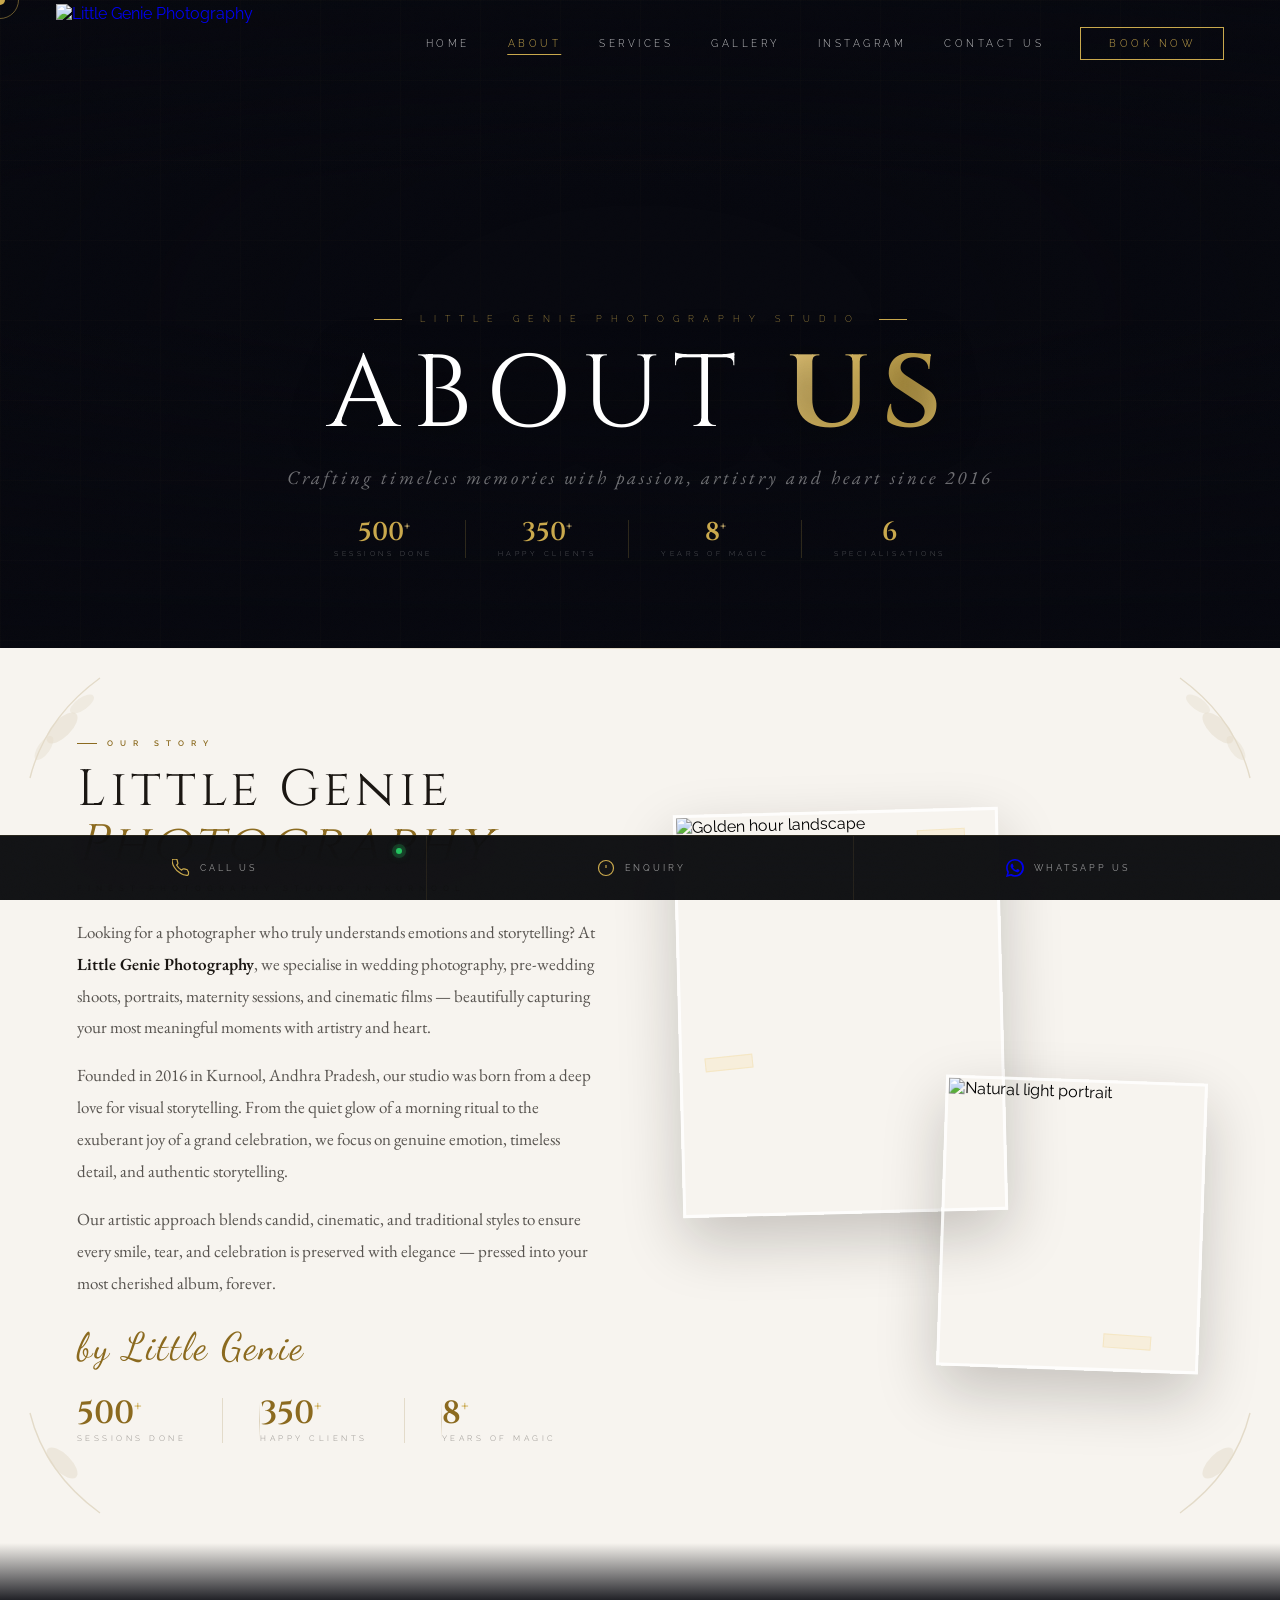
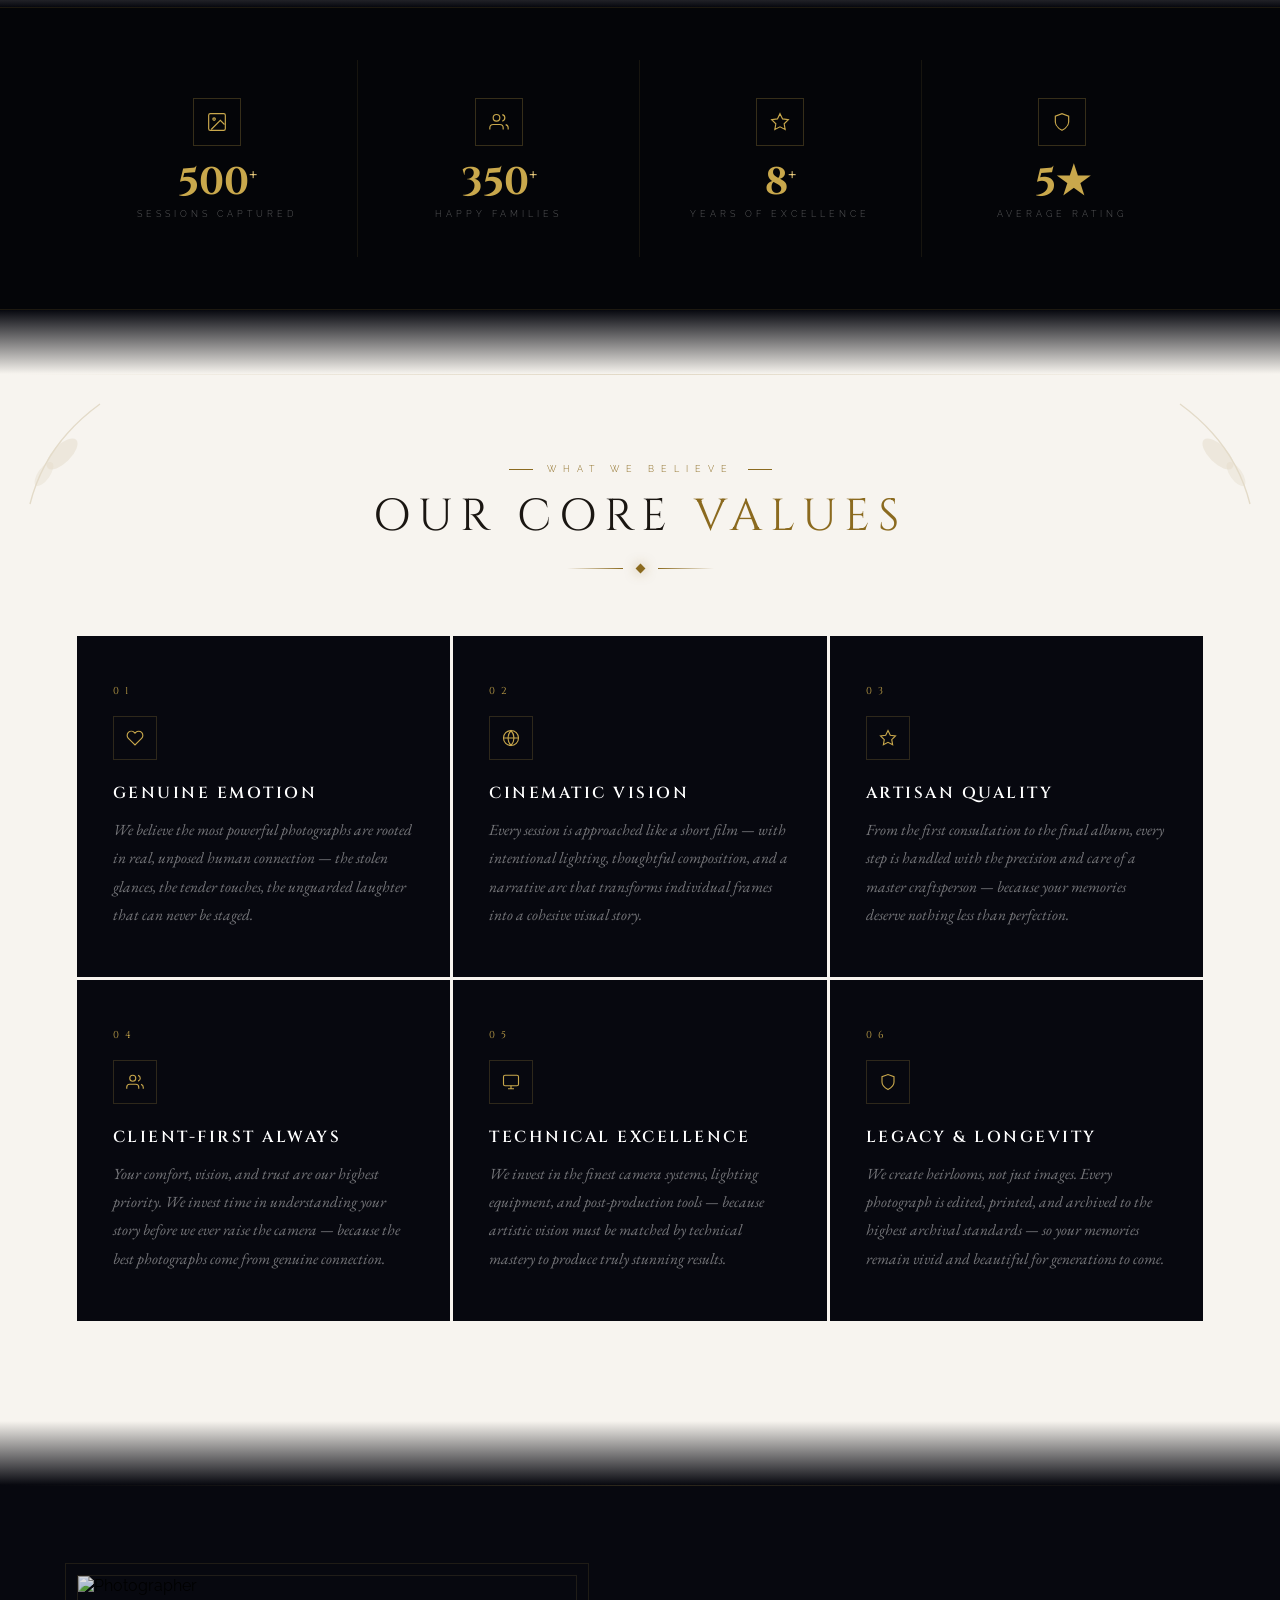
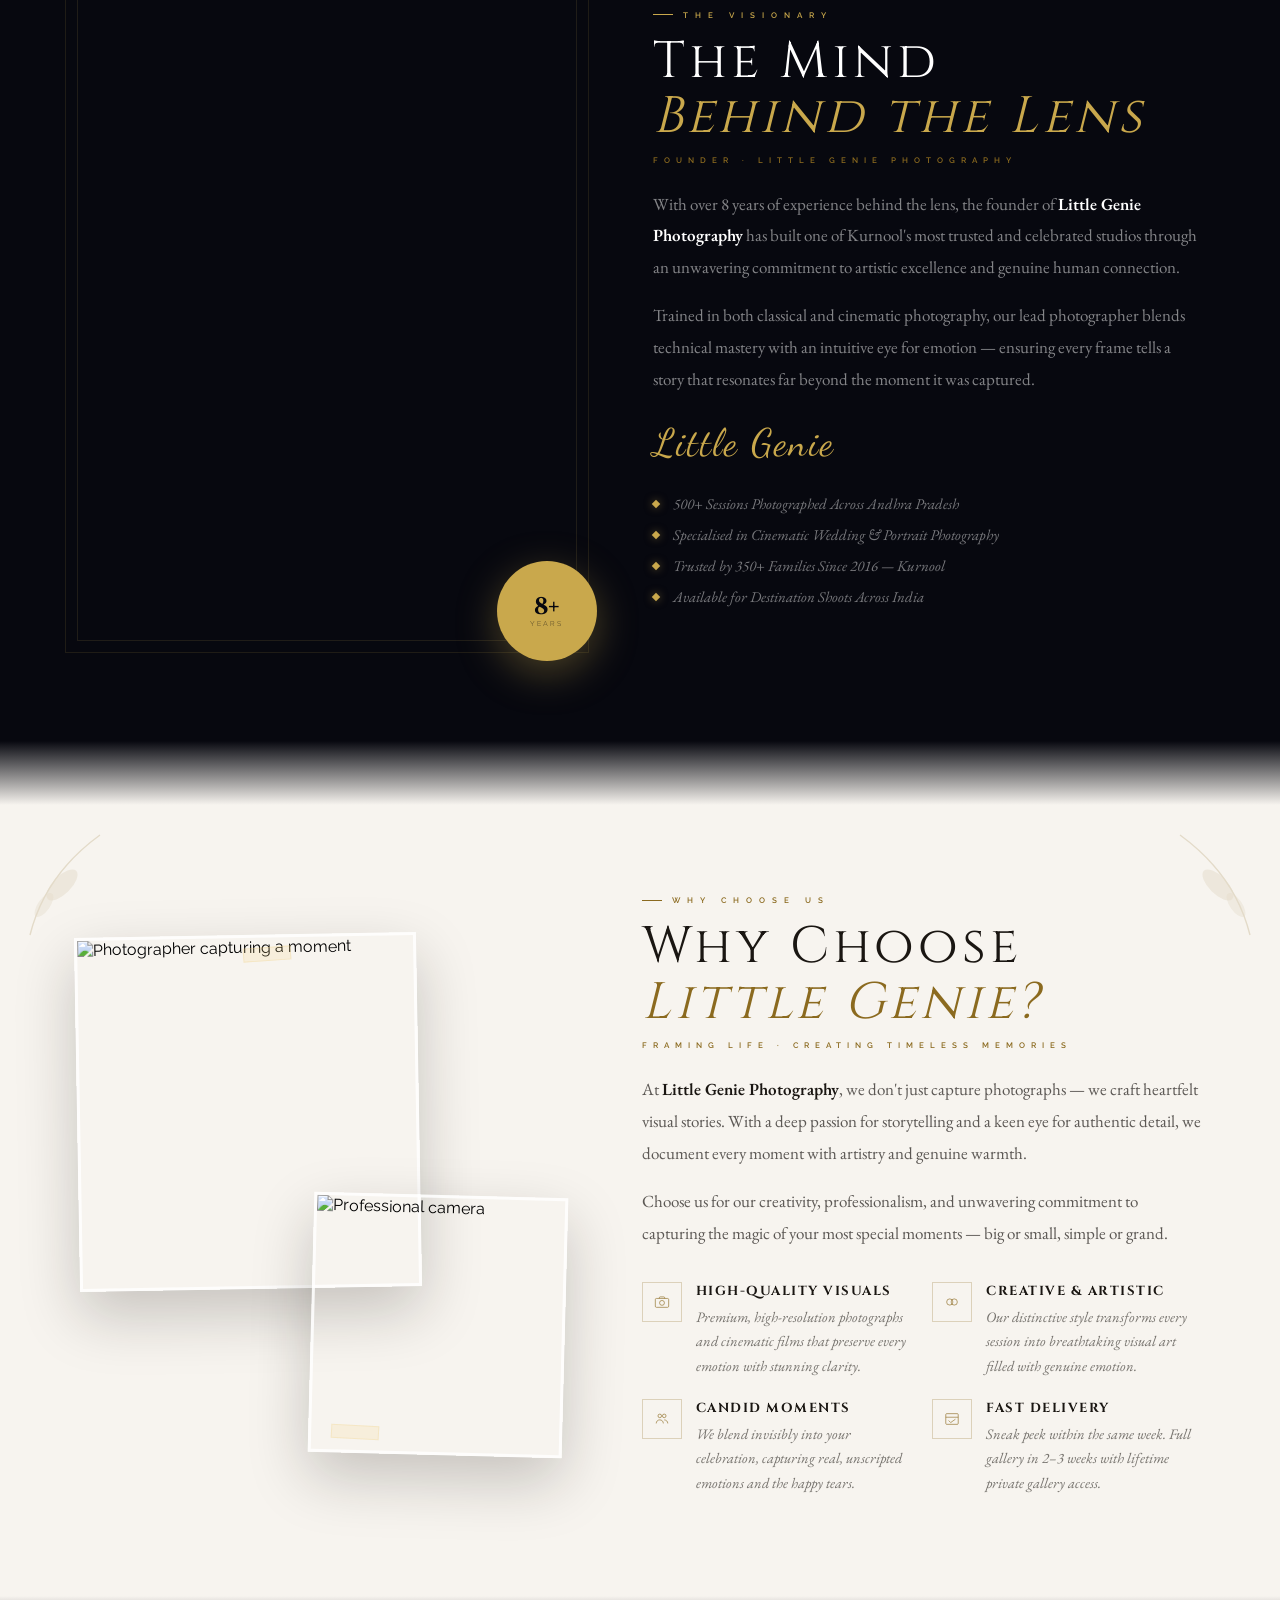
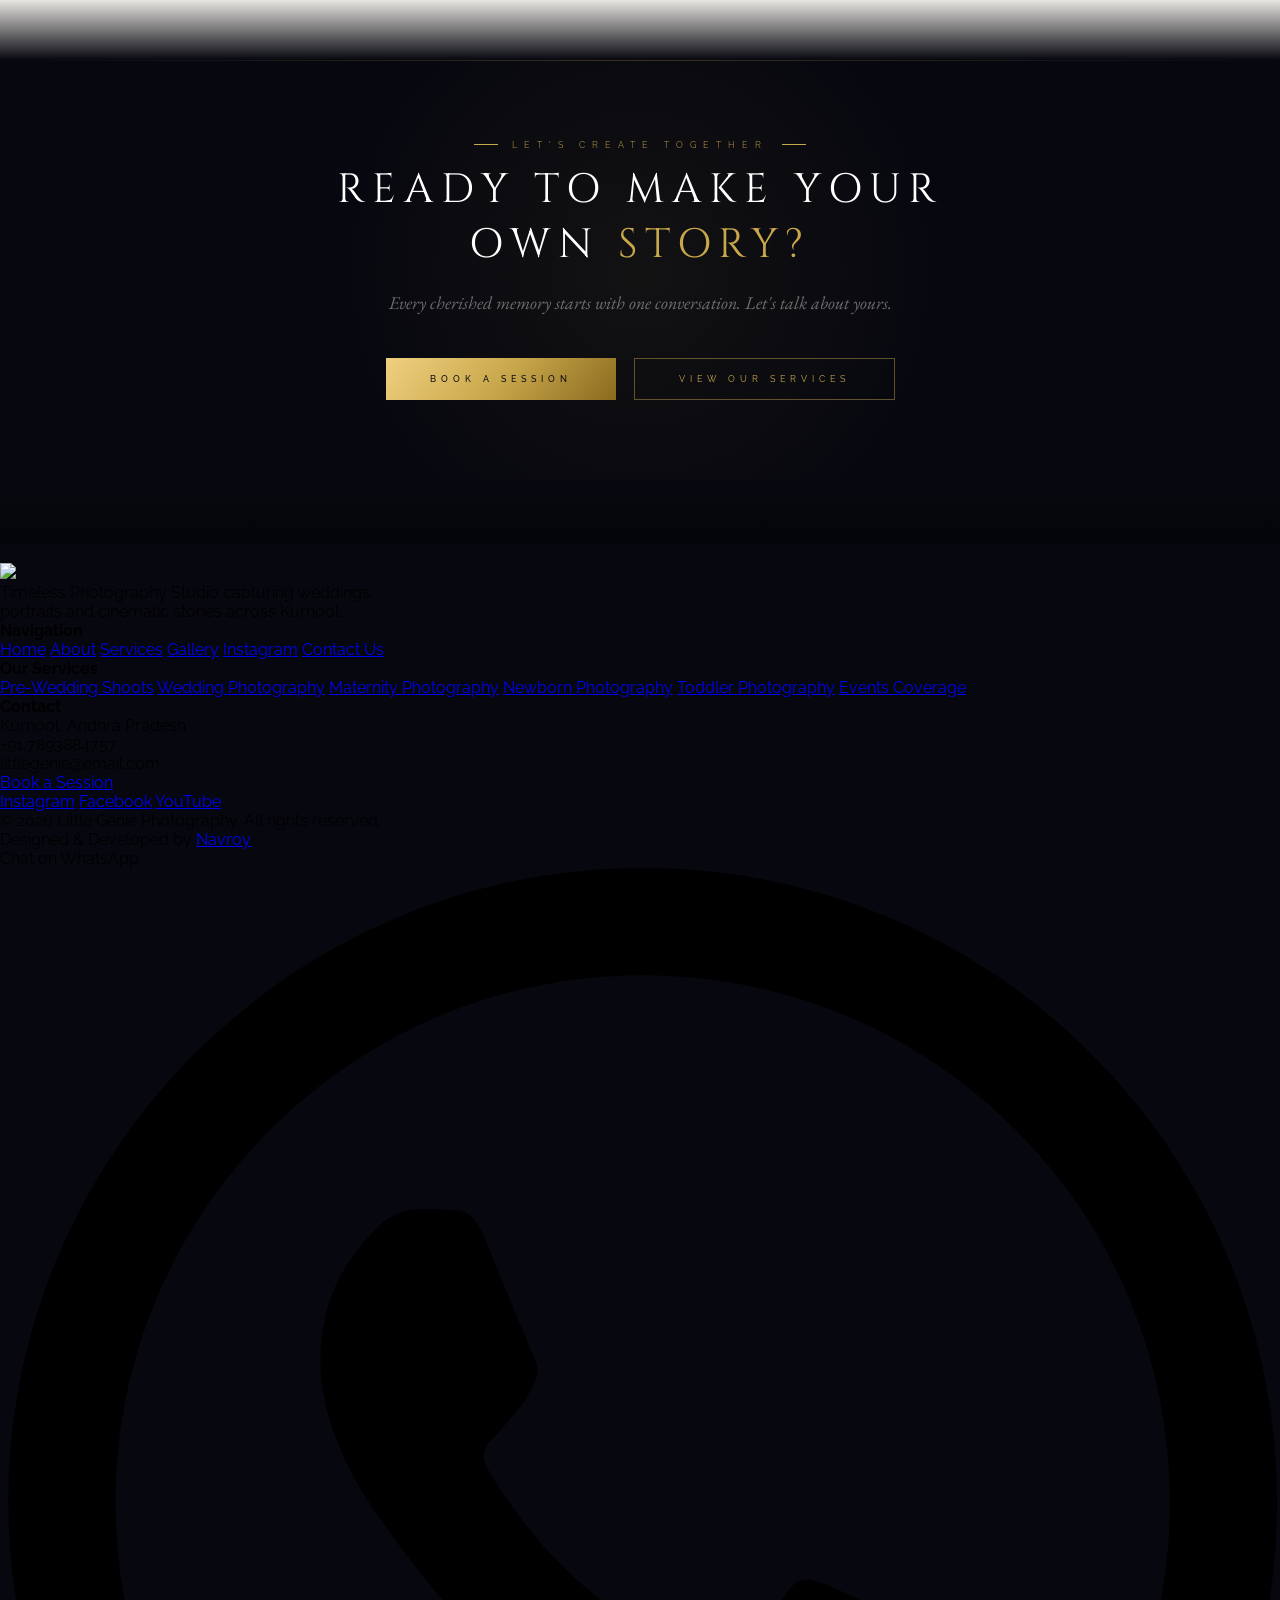
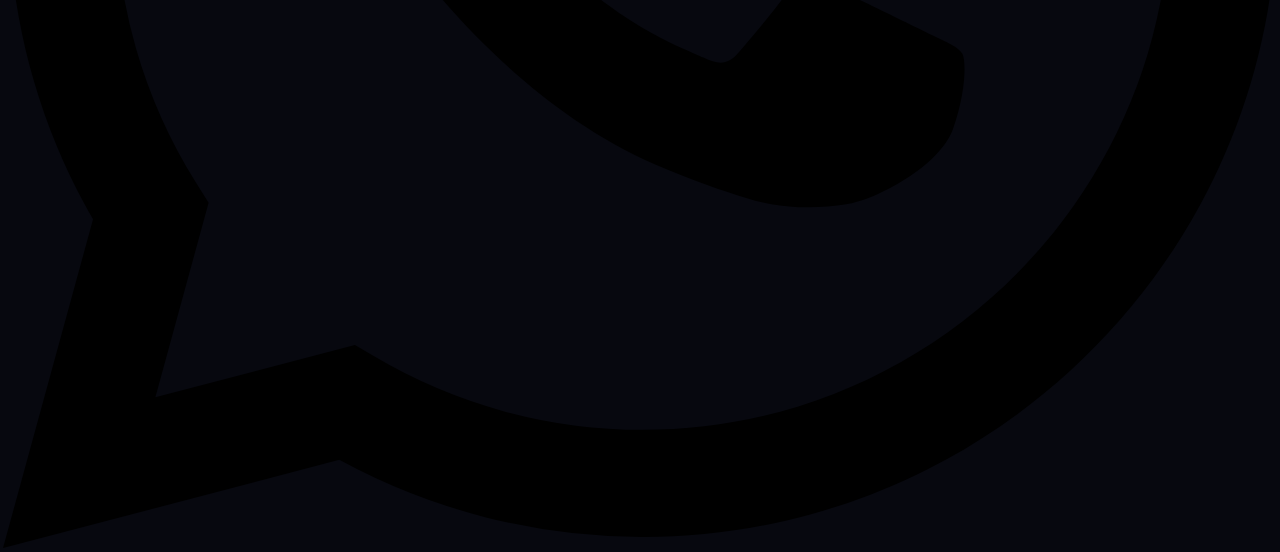
==== about.html @ 3e0dfb85 "Add files via upload" ====
<!DOCTYPE html>
<html lang="en">
<head>
<meta charset="UTF-8"/>
<meta name="viewport" content="width=device-width, initial-scale=1.0"/>
<title>About Us | Little Genie Photography Studio — Kurnool, AP</title>
<link rel="icon" type="image/png" sizes="32x32" href="favicon.png">
<link rel="apple-touch-icon" sizes="180x180" href="favicon.png ">
<meta name="description" content="Learn about Little Genie Photography Studio — Kurnool's premier photography studio specialising in weddings, portraits, maternity and cinematic films since 2016."/>
<link href="https://fonts.googleapis.com/css2?family=Cinzel:wght@300;400;600;700&family=Cinzel+Decorative:wght@400;700&family=Dancing+Script:wght@500;600;700&family=EB+Garamond:ital,wght@0,300;0,400;0,500;0,600;1,300;1,400;1,500&family=Raleway:wght@100;200;300;400;500;600&display=swap" rel="stylesheet"/>
<link rel="stylesheet" href="https://cdnjs.cloudflare.com/ajax/libs/font-awesome/6.5.0/css/all.min.css">

 <link rel="stylesheet" href="style.css">
 <style>
*,*::before,*::after{margin:0;padding:0;box-sizing:border-box;}
:root{
  --gold:#C9A84C;--gold2:#F0D080;--gold3:#8B6A1F;
  --navy:#07080F;--white:#FFFFFF;
  --cream:#f7f4ef;--cream2:#ede8df;--ink:#1a1612;
}
html,body{width:100%;overflow-x:hidden;}
body{background:var(--navy);font-family:'Raleway',sans-serif;cursor:none;}

/* GRAIN */
body::after{content:'';position:fixed;inset:0;z-index:9990;pointer-events:none;opacity:.028;background-image:url("data:image/svg+xml,%3Csvg xmlns='http://www.w3.org/2000/svg' width='200' height='200'%3E%3Cfilter id='n'%3E%3CfeTurbulence type='fractalNoise' baseFrequency='0.85' numOctaves='4' stitchTiles='stitch'/%3E%3C/filter%3E%3Crect width='200' height='200' filter='url(%23n)' opacity='1'/%3E%3C/svg%3E");background-size:180px 180px;mix-blend-mode:overlay;}
::selection{background:rgba(201,168,76,.25);color:#F0D080;}
::-webkit-scrollbar{width:4px;}::-webkit-scrollbar-track{background:var(--navy);}::-webkit-scrollbar-thumb{background:rgba(201,168,76,.35);border-radius:2px;}::-webkit-scrollbar-thumb:hover{background:var(--gold);}

/* CURSOR */
#cur{position:fixed;width:10px;height:10px;background:var(--gold);border-radius:50%;pointer-events:none;z-index:9999;transform:translate(-50%,-50%);transition:width .25s,height .25s;}
#cur2{position:fixed;width:38px;height:38px;border:1px solid rgba(201,168,76,.5);border-radius:50%;pointer-events:none;z-index:9998;transform:translate(-50%,-50%);transition:width .25s,height .25s;}

/* SHIMMER */
@keyframes shimmer{to{background-position:220% center;}}

/* ══ HEADER ══ */
#hdr{position:fixed;top:0;left:0;width:100%;z-index:1000;display:flex;align-items:center;justify-content:space-between;padding:0 56px;height:88px;transition:background .5s,height .4s,border-color .5s;border-bottom:1px solid transparent;}
#hdr.solid{background:rgba(7,8,15,.93);backdrop-filter:blur(20px);-webkit-backdrop-filter:blur(20px);border-bottom-color:rgba(201,168,76,.15);height:78px;}
.logo{display:flex;align-items:center;gap:13px;text-decoration:none;}
.logo-img{height:80px;width:auto;object-fit:contain;transition:transform .4s ease;}
.logo:hover .logo-img{transform:scale(1.05);}
nav{display:flex;align-items:center;gap:2px;}
nav a{font-family:'Raleway',sans-serif;font-weight:300;font-size:10px;letter-spacing:3.5px;text-transform:uppercase;text-decoration:none;color:rgba(255,255,255,.75);padding:10px 18px;position:relative;transition:color .3s;}
nav a::after{content:'';position:absolute;bottom:4px;left:50%;transform:translateX(-50%);height:1px;width:0;background:var(--gold);transition:width .4s cubic-bezier(.16,1,.3,1);}
nav a:hover{color:var(--gold2);}
nav a:hover::after{width:calc(100% - 36px);}
.nav-book{margin-left:16px;border:1px solid var(--gold)!important;color:var(--gold)!important;padding:10px 28px!important;overflow:hidden;position:relative;}
.nav-book::before{content:'';position:absolute;inset:0;background:var(--gold);transform:translateX(-100%);transition:transform .4s cubic-bezier(.16,1,.3,1);}
.nav-book:hover::before{transform:translateX(0);}
.nav-book span{position:relative;z-index:1;}
.nav-book:hover span{color:var(--navy)!important;}
.nav-book::after{display:none!important;}
nav a.active{color:var(--gold);}
nav a.active::after{width:calc(100% - 36px);}
.menu-btn{display:none;width:32px;height:22px;position:relative;cursor:pointer;z-index:1200;}
.menu-btn span{position:absolute;width:100%;height:2px;background:var(--gold);transition:all .4s;}
.menu-btn span:nth-child(1){top:0;}.menu-btn span:nth-child(2){bottom:0;}
.menu-btn.active span:nth-child(1){transform:rotate(45deg);top:10px;}
.menu-btn.active span:nth-child(2){transform:rotate(-45deg);bottom:10px;}

/* ══ HERO ══ */
.about-hero{position:relative;width:100%;height:72vh;min-height:500px;overflow:hidden;display:flex;align-items:flex-end;justify-content:center;}
.ah-bg{position:absolute;inset:0;background-image:url('https://images.unsplash.com/photo-1492691527719-9d1e07e534b4?w=1920&q=85&auto=format&fit=crop');background-size:cover;background-position:center 30%;filter:brightness(.28) saturate(.8);transform:scale(1.06);animation:heroZoom 14s ease-out forwards;}
@keyframes heroZoom{to{transform:scale(1);}}
.about-hero::before{content:'';position:absolute;inset:0;z-index:2;background:linear-gradient(180deg,rgba(7,8,15,.65) 0%,transparent 28%,transparent 50%,rgba(7,8,15,.97) 100%),radial-gradient(ellipse 90% 90% at 50% 50%,transparent 20%,rgba(7,8,15,.5) 100%);}
.ah-grid{position:absolute;inset:0;z-index:3;background-image:linear-gradient(rgba(201,168,76,.014) 1px,transparent 1px),linear-gradient(90deg,rgba(201,168,76,.014) 1px,transparent 1px);background-size:80px 80px;}
.ah-content{position:relative;z-index:10;text-align:center;padding:0 clamp(20px,5vw,80px) clamp(56px,7vw,96px);width:100%;}
.ah-eyebrow{font-family:'Raleway',sans-serif;font-weight:200;font-size:8.5px;letter-spacing:9px;text-transform:uppercase;color:var(--gold);margin-bottom:20px;display:flex;align-items:center;justify-content:center;gap:18px;opacity:0;animation:fup .9s .3s forwards;}
.ah-eyebrow::before,.ah-eyebrow::after{content:'';height:1px;width:28px;background:var(--gold);}
@keyframes fup{from{opacity:0;transform:translateY(18px);}to{opacity:1;transform:none;}}
.ah-title{font-family:'Cinzel',serif;font-weight:300;font-size:clamp(2.8rem,8vw,7.5rem);letter-spacing:12px;color:var(--white);text-transform:uppercase;line-height:1;text-shadow:0 2px 40px rgba(0,0,0,.7);opacity:0;animation:fup 1s .5s forwards;}
.ah-title span{background:linear-gradient(120deg,#F0D080,#C9A84C,#F0D080,#8B6A1F);background-size:220% auto;-webkit-background-clip:text;-webkit-text-fill-color:transparent;background-clip:text;animation:shimmer 5s linear infinite;font-weight:700;}
.ah-sub{font-family:'EB Garamond',serif;font-style:italic;font-size:clamp(14px,1.8vw,19px);color:rgba(255,255,255,.42);margin-top:18px;letter-spacing:3px;opacity:0;animation:fup .9s .8s forwards;}
.ah-stats{display:flex;align-items:center;justify-content:center;margin-top:30px;opacity:0;animation:fup .9s 1s forwards;}
.ah-stat{padding:0 clamp(14px,2.5vw,32px);}
.ah-stat:not(:last-child){border-right:1px solid rgba(201,168,76,.2);}
.ah-sn{font-family:'Cinzel',serif;font-weight:600;font-size:clamp(1rem,2vw,1.7rem);color:var(--gold);line-height:1;display:block;}
.ah-sn sup{font-size:.5em;color:var(--gold2);}
.ah-sk{font-family:'Raleway',sans-serif;font-weight:300;font-size:7px;letter-spacing:3.5px;text-transform:uppercase;color:rgba(255,255,255,.32);margin-top:4px;display:block;}

/* ══ SCROLL REVEAL ══ */
.rv{opacity:0;transform:translateY(28px);transition:opacity .85s ease,transform .85s cubic-bezier(.16,1,.3,1);}
.rv.on{opacity:1;transform:none;}
.rv-l{opacity:0;transform:translateX(-28px);transition:opacity .85s ease,transform .85s cubic-bezier(.16,1,.3,1);}
.rv-l.on{opacity:1;transform:none;}
.rv-r{opacity:0;transform:translateX(28px);transition:opacity .85s ease,transform .85s cubic-bezier(.16,1,.3,1);}
.rv-r.on{opacity:1;transform:none;}
.d1{transition-delay:.1s}.d2{transition-delay:.22s}.d3{transition-delay:.34s}.d4{transition-delay:.46s}.d5{transition-delay:.58s}

/* ══ SECTION COMMONS ══ */
.sec-eyebrow{display:flex;align-items:center;gap:14px;justify-content:center;font-family:'Raleway',sans-serif;font-weight:300;font-size:8.5px;letter-spacing:7px;text-transform:uppercase;color:var(--gold);margin-bottom:12px;}
.sec-eyebrow::before,.sec-eyebrow::after{content:'';height:1px;width:24px;background:var(--gold);}
.sec-title{font-family:'Cinzel',serif;font-weight:300;font-size:clamp(1.6rem,3.5vw,3rem);letter-spacing:8px;color:var(--white);text-align:center;text-transform:uppercase;margin-bottom:10px;}
.sec-title span{color:var(--gold);}
.sec-rule{display:flex;align-items:center;gap:14px;justify-content:center;margin:18px 0 0;}
.sr-line{width:56px;height:1px;background:linear-gradient(90deg,transparent,var(--gold));}
.sr-line:last-child{background:linear-gradient(90deg,var(--gold),transparent);}
.sr-gem{width:7px;height:7px;background:var(--gold);transform:rotate(45deg);box-shadow:0 0 12px rgba(201,168,76,.7);}

/* ══ STORY SECTION ══ */
#story{
  background:var(--cream);
  position:relative;overflow:hidden;
  padding:90px clamp(24px,6vw,80px) 100px;
}
#story::before{content:'';position:absolute;top:0;left:0;right:0;height:1px;background:linear-gradient(90deg,transparent,rgba(139,106,31,.2),transparent);}

/* leaf accents */
.lf{position:absolute;width:120px;height:120px;opacity:.18;pointer-events:none;}
.lf-tl{top:20px;left:20px;}
.lf-tr{top:20px;right:20px;transform:scaleX(-1);}
.lf-bl{bottom:20px;left:20px;transform:scaleY(-1);}
.lf-br{bottom:20px;right:20px;transform:scale(-1,-1);}

.st-inner{
  display:grid;
  grid-template-columns:1fr 1fr;
  gap:clamp(40px,6vw,90px);
  align-items:center;
  max-width:1280px;margin:0 auto;
}
.st-label{font-family:'Raleway',sans-serif;font-weight:600;font-size:8px;letter-spacing:7px;text-transform:uppercase;color:var(--gold3);margin-bottom:14px;display:flex;align-items:center;gap:10px;}
.st-label::before{content:'';width:20px;height:1px;background:var(--gold3);}
.st-h2{font-family:'Cinzel',serif;font-weight:300;font-size:clamp(2rem,4vw,3.6rem);letter-spacing:4px;color:var(--ink);line-height:1.08;margin-bottom:10px;}
.st-h2 em{font-style:italic;color:var(--gold3);}
.st-tagline{font-family:'Raleway',sans-serif;font-weight:600;font-size:8px;letter-spacing:6px;text-transform:uppercase;color:var(--gold3);margin-bottom:24px;}
.st-body{font-family:'EB Garamond',serif;font-size:clamp(15px,1.6vw,17px);line-height:1.88;color:rgba(26,22,18,.72);margin-bottom:16px;}
.st-body strong{color:var(--ink);font-weight:600;}
.st-sig{font-family:'Dancing Script',cursive;font-size:clamp(1.8rem,3vw,2.6rem);color:var(--gold3);margin:24px 0 28px;letter-spacing:2px;}
.st-stats{display:flex;align-items:center;gap:0;}
.st-stat{padding-right:clamp(16px,3vw,36px);}
.st-stat:not(:last-child){border-right:1px solid rgba(139,106,31,.18);margin-right:clamp(16px,3vw,36px);}
.ss-n{font-family:'Cinzel',serif;font-weight:600;font-size:clamp(1.4rem,2.5vw,2.2rem);color:var(--gold3);line-height:1;display:block;}
.ss-n sup{font-size:.5em;color:var(--gold);}
.ss-k{font-family:'Raleway',sans-serif;font-weight:300;font-size:7.5px;letter-spacing:3.5px;text-transform:uppercase;color:rgba(26,22,18,.45);margin-top:4px;display:block;}
.st-stat-div{width:1px;height:36px;background:linear-gradient(180deg,transparent,rgba(139,106,31,.25),transparent);}

/* RIGHT PHOTOS */
.st-right{position:relative;height:560px;}
.tape{position:absolute;z-index:4;}
.tape-1{top:18px;left:50%;transform:translateX(-50%) rotate(-3deg);width:48px;height:14px;background:rgba(240,208,128,.18);border:1px solid rgba(240,208,128,.25);}
.tape-2{bottom:22px;right:10%;transform:rotate(4deg);width:48px;height:14px;background:rgba(240,208,128,.18);border:1px solid rgba(240,208,128,.25);}
.tape-3{top:45%;left:5%;transform:translateY(-50%) rotate(-6deg);width:48px;height:14px;background:rgba(240,208,128,.18);border:1px solid rgba(240,208,128,.25);}
.st-photo{position:absolute;overflow:hidden;box-shadow:0 24px 60px rgba(26,22,18,.22);border:3px solid rgba(255,255,255,.85);}
.st-photo img{width:100%;height:100%;object-fit:cover;display:block;transition:transform .65s cubic-bezier(.25,.8,.25,1);}
.st-photo:hover img{transform:scale(1.04);}
.sp-1{top:0;left:0;width:62%;height:72%;transform:rotate(-1.5deg);}
.sp-2{bottom:0;right:0;width:50%;height:52%;transform:rotate(2deg);}

/* ══ DARK DIVIDER SECTION ══ */
.cream-to-dark{height:64px;background:linear-gradient(180deg,var(--cream) 0%,var(--navy) 100%);}

/* ══ FOUNDER SECTION ══ */
#founder{
  background:var(--navy);
  padding:90px clamp(24px,6vw,80px) 100px;
  position:relative;overflow:hidden;
}
#founder::before{content:'';position:absolute;top:0;left:0;right:0;height:1px;background:linear-gradient(90deg,transparent,rgba(201,168,76,.2),transparent);}
.founder-inner{
  display:grid;
  grid-template-columns:1fr 1.1fr;
  gap:clamp(40px,6vw,80px);
  align-items:center;
  max-width:1200px;margin:0 auto;
}
.founder-img-wrap{position:relative;}
.founder-img{
  width:100%;aspect-ratio:3/4;object-fit:cover;
  border:1px solid rgba(201,168,76,.15);
  filter:brightness(.88) saturate(.9);
  display:block;
}
.founder-img-frame{
  position:absolute;inset:-12px;
  border:1px solid rgba(201,168,76,.12);
  pointer-events:none;
}
.founder-badge{
  position:absolute;bottom:-20px;right:-20px;
  width:100px;height:100px;
  background:var(--gold);
  border-radius:50%;
  display:flex;flex-direction:column;align-items:center;justify-content:center;
  box-shadow:0 12px 40px rgba(201,168,76,.35);
}
.founder-badge-n{font-family:'Cinzel',serif;font-weight:700;font-size:1.5rem;color:var(--navy);line-height:1;}
.founder-badge-k{font-family:'Raleway',sans-serif;font-weight:300;font-size:7px;letter-spacing:2px;text-transform:uppercase;color:rgba(7,8,15,.65);}
.founder-text .st-label{color:var(--gold);}
.founder-text .st-label::before{background:var(--gold);}
.founder-text .st-h2{color:var(--white);}
.founder-text .st-h2 em{color:var(--gold);}
.founder-text .st-body{color:rgba(255,255,255,.5);}
.founder-text .st-body strong{color:var(--white);}
.founder-text .st-sig{color:var(--gold);}
.founder-awards{margin-top:28px;display:flex;flex-direction:column;gap:12px;}
.fa-item{display:flex;align-items:center;gap:14px;}
.fa-gem{width:6px;height:6px;background:var(--gold);transform:rotate(45deg);flex-shrink:0;box-shadow:0 0 8px rgba(201,168,76,.5);}
.fa-text{font-family:'EB Garamond',serif;font-size:clamp(13px,1.3vw,15px);font-style:italic;color:rgba(255,255,255,.45);}

/* ══ HIGHLIGHT STRIP ══ */
#highlight-strip{
  background:#040508;
  border-top:1px solid rgba(201,168,76,.12);
  border-bottom:1px solid rgba(201,168,76,.12);
  padding:52px clamp(24px,6vw,80px);
}
.hs-inner{
  display:grid;
  grid-template-columns:repeat(4,1fr);
  gap:0;
  max-width:1200px;margin:0 auto;
}
.hs-item{
  text-align:center;
  padding:clamp(20px,3vw,40px) clamp(16px,3vw,36px);
  border-right:1px solid rgba(201,168,76,.1);
  position:relative;
  transition:background .3s;
}
.hs-item:last-child{border-right:none;}
.hs-item:hover{background:rgba(201,168,76,.03);}
.hs-icon{width:48px;height:48px;margin:0 auto 18px;border:1px solid rgba(201,168,76,.25);display:flex;align-items:center;justify-content:center;transition:border-color .3s,background .3s;}
.hs-item:hover .hs-icon{border-color:var(--gold);background:rgba(201,168,76,.08);}
.hs-icon svg{width:20px;height:20px;stroke:var(--gold);fill:none;stroke-width:1.4;}
.hs-num{font-family:'Cinzel',serif;font-weight:700;font-size:clamp(1.8rem,3vw,2.8rem);color:var(--gold);line-height:1;margin-bottom:6px;display:block;}
.hs-num sup{font-size:.45em;color:var(--gold2);}
.hs-label{font-family:'Raleway',sans-serif;font-weight:300;font-size:8.5px;letter-spacing:4px;text-transform:uppercase;color:rgba(255,255,255,.35);}

/* ══ VALUES SECTION ══ */
#values{
  background:var(--cream);
  padding:90px clamp(24px,6vw,80px) 100px;
  position:relative;
}
#values::before{content:'';position:absolute;top:0;left:0;right:0;height:1px;background:linear-gradient(90deg,transparent,rgba(139,106,31,.2),transparent);}
.values-header{text-align:center;margin-bottom:64px;}
.values-header .sec-title{color:var(--ink);}
.values-header .sec-eyebrow{color:var(--gold3);}
.values-header .sec-eyebrow::before,.values-header .sec-eyebrow::after{background:var(--gold3);}
.values-header .sr-line{background:linear-gradient(90deg,transparent,var(--gold3));}
.values-header .sr-line:last-child{background:linear-gradient(90deg,var(--gold3),transparent);}
.values-header .sr-gem{background:var(--gold3);box-shadow:0 0 12px rgba(139,106,31,.5);}
.val-grid{display:grid;grid-template-columns:repeat(3,1fr);gap:3px;max-width:1200px;margin:0 auto;}
.val-card{
  background:var(--navy);
  padding:clamp(28px,4vw,48px) clamp(22px,3.5vw,36px);
  position:relative;overflow:hidden;
  transition:transform .4s cubic-bezier(.16,1,.3,1);
}
.val-card:hover{transform:translateY(-6px);}
.val-card::before{content:'';position:absolute;top:0;left:0;right:0;height:2px;background:linear-gradient(90deg,var(--gold3),var(--gold),var(--gold3));transform:scaleX(0);transform-origin:left;transition:transform .5s cubic-bezier(.16,1,.3,1);}
.val-card:hover::before{transform:scaleX(1);}
.val-num{font-family:'Cinzel',serif;font-weight:300;font-size:10px;letter-spacing:6px;color:var(--gold);display:block;margin-bottom:18px;}
.val-icon{width:44px;height:44px;border:1px solid rgba(201,168,76,.2);display:flex;align-items:center;justify-content:center;margin-bottom:22px;transition:border-color .3s,background .3s;}
.val-card:hover .val-icon{border-color:var(--gold);background:rgba(201,168,76,.08);}
.val-icon svg{width:18px;height:18px;stroke:var(--gold);fill:none;stroke-width:1.5;}
.val-title{font-family:'Cinzel',serif;font-weight:600;font-size:clamp(.8rem,1.3vw,1rem);letter-spacing:2.5px;text-transform:uppercase;color:var(--white);margin-bottom:12px;}
.val-desc{font-family:'EB Garamond',serif;font-size:clamp(13.5px,1.3vw,15.5px);font-style:italic;line-height:1.82;color:rgba(255,255,255,.45);}

/* ══ WHY CHOOSE US ══ */
#why{
  background:var(--cream);
  padding:90px clamp(24px,6vw,80px) 100px;
  position:relative;overflow:hidden;
}
.why-inner{
  display:grid;
  grid-template-columns:1fr 1.15fr;
  gap:clamp(40px,6vw,90px);
  align-items:center;
  max-width:1280px;margin:0 auto;
}
/* PHOTOS LEFT */
.why-left{position:relative;height:520px;}
.wp-1{top:0;left:0;width:70%;height:68%;transform:rotate(-1deg);}
.wp-2{bottom:0;right:0;width:52%;height:50%;transform:rotate(1.5deg);}
.tape-4{top:12px;left:34%;transform:rotate(-4deg);width:48px;height:14px;background:rgba(240,208,128,.18);border:1px solid rgba(240,208,128,.25);}
.tape-5{bottom:16px;right:38%;transform:rotate(3deg);width:48px;height:14px;background:rgba(240,208,128,.18);border:1px solid rgba(240,208,128,.25);}
.why-right .st-label{color:var(--gold3);}
.why-right .st-label::before{background:var(--gold3);}
.why-right .st-h2{color:var(--ink);}
.why-right .st-h2 em{color:var(--gold3);}
.why-right .st-tagline{color:var(--gold3);}
.why-right .st-body{color:rgba(26,22,18,.7);}
.why-right .st-body strong{color:var(--ink);}
.why-features{display:grid;grid-template-columns:1fr 1fr;gap:20px;margin-top:32px;}
.wf-item{display:flex;align-items:flex-start;gap:14px;}
.wf-icon{width:40px;height:40px;flex-shrink:0;border:1px solid rgba(139,106,31,.25);display:flex;align-items:center;justify-content:center;color:var(--gold3);transition:background .3s,border-color .3s;}
.wf-icon:hover{background:var(--gold3);border-color:var(--gold3);}
.wf-icon svg{width:16px;height:16px;stroke:currentColor;fill:none;stroke-width:1.4;}
.wf-text strong{font-family:'Cinzel',serif;font-size:clamp(.7rem,1.1vw,.82rem);letter-spacing:1.5px;text-transform:uppercase;color:var(--ink);display:block;margin-bottom:5px;}
.wf-text p{font-family:'EB Garamond',serif;font-size:clamp(13px,1.2vw,14.5px);font-style:italic;line-height:1.7;color:rgba(26,22,18,.58);}

/* ══ CTA STRIP ══ */
#cta-strip{
  background:var(--navy);
  position:relative;overflow:hidden;
  padding:80px clamp(24px,6vw,80px);
}
#cta-strip::before{content:'';position:absolute;top:0;left:0;right:0;height:1px;background:linear-gradient(90deg,transparent,rgba(201,168,76,.25),transparent);}
#cta-strip::after{content:'';position:absolute;width:600px;height:600px;border-radius:50%;background:radial-gradient(circle,rgba(201,168,76,.06),transparent 70%);top:50%;left:50%;transform:translate(-50%,-50%);pointer-events:none;}
.cta-inner{text-align:center;position:relative;z-index:1;max-width:700px;margin:0 auto;}
.cta-inner .sec-title{font-size:clamp(1.4rem,3.2vw,2.8rem);}
.cta-sub{font-family:'EB Garamond',serif;font-style:italic;font-size:clamp(14px,1.6vw,18px);color:rgba(255,255,255,.4);margin:16px 0 40px;line-height:1.7;}
.cta-btns{display:flex;gap:18px;justify-content:center;flex-wrap:wrap;}
.btn-g{font-family:'Raleway',sans-serif;font-weight:500;font-size:9px;letter-spacing:5px;text-transform:uppercase;text-decoration:none;padding:16px 44px;display:inline-block;position:relative;overflow:hidden;background:linear-gradient(130deg,#F0D080,#C9A84C,#8B6A1F);color:var(--navy);transition:transform .35s,box-shadow .35s;}
.btn-g::before{content:'';position:absolute;inset:0;background:linear-gradient(130deg,#fff9dc,#F0D080);opacity:0;transition:opacity .35s;}
.btn-g:hover{transform:translateY(-3px);box-shadow:0 18px 50px rgba(201,168,76,.35);}
.btn-g:hover::before{opacity:1;}
.btn-g span{position:relative;z-index:1;}
.btn-o{font-family:'Raleway',sans-serif;font-weight:400;font-size:9px;letter-spacing:5px;text-transform:uppercase;text-decoration:none;padding:15px 44px;display:inline-block;background:transparent;border:1px solid rgba(201,168,76,.45);color:var(--gold);position:relative;overflow:hidden;transition:border-color .35s,transform .35s;}
.btn-o::before{content:'';position:absolute;inset:0;background:rgba(201,168,76,.08);opacity:0;transition:opacity .35s;}
.btn-o:hover{border-color:var(--gold);transform:translateY(-3px);}
.btn-o:hover::before{opacity:1;}

/* ══ TRANSITIONS ══ */
.dark-to-cream{height:64px;background:linear-gradient(180deg,var(--navy) 0%,var(--cream) 100%);}

/* STICKY BAR */
.sticky-bar{position:fixed;bottom:0;left:0;right:0;z-index:800;background:rgba(4,5,8,.94);backdrop-filter:blur(20px);border-top:1px solid rgba(201,168,76,.12);transition:opacity .4s,transform .4s;}
.sticky-bar-inner{display:flex;align-items:stretch;height:64px;max-width:100%;margin:0 auto;}
.sb-btn{flex:1;display:flex;align-items:center;justify-content:center;gap:8px;text-decoration:none;position:relative;overflow:hidden;transition:background .3s;}
.sb-btn:hover{background:rgba(201,168,76,.06);}
.sb-div{width:1px;background:rgba(201,168,76,.1);flex-shrink:0;}
.sb-icon{width:22px;height:22px;display:flex;align-items:center;justify-content:center;flex-shrink:0;}
.sb-icon svg{width:18px;height:18px;stroke:var(--gold);fill:none;stroke-width:1.6;}
.sb-call .sb-icon svg{fill:none;}
.sb-wa .sb-icon svg{stroke:none;}
.sb-label{font-family:'Raleway',sans-serif;font-weight:400;font-size:9px;letter-spacing:3px;text-transform:uppercase;color:rgba(255,255,255,.55);}
.sb-live{position:absolute;top:12px;right:clamp(14px,2vw,24px);width:6px;height:6px;background:#22c55e;border-radius:50%;box-shadow:0 0 8px rgba(34,197,94,.6);}
.sb-live::before{content:'';position:absolute;inset:-4px;border-radius:50%;background:rgba(34,197,94,.2);animation:livePulse 1.8s ease-out infinite;}
@keyframes livePulse{0%{transform:scale(1);opacity:1;}100%{transform:scale(2.2);opacity:0;}}



/* BACK TO TOP */
#back-top{position:fixed;bottom:84px;right:36px;z-index:850;width:44px;height:44px;background:rgba(7,8,15,.82);backdrop-filter:blur(12px);border:1px solid rgba(201,168,76,.28);display:flex;align-items:center;justify-content:center;text-decoration:none;opacity:0;transform:translateY(12px);pointer-events:none;transition:opacity .4s,transform .4s cubic-bezier(.16,1,.3,1),border-color .3s;}
#back-top.show{opacity:1;transform:none;pointer-events:all;}
#back-top:hover{border-color:var(--gold);}
#back-top svg{width:16px;height:16px;stroke:var(--gold);fill:none;stroke-width:2;}

/* RESPONSIVE */
@media(max-width:960px){
  #hdr{padding:0 22px;}
  .nav-links{display:none;}
  .menu-btn{display:block;}
  .nav-links.open{display:flex;flex-direction:column;position:fixed;top:0;right:0;height:100vh;width:280px;background:rgba(7,8,15,.98);backdrop-filter:blur(20px);padding:120px 40px;gap:22px;z-index:1100;}
  .nav-links.open a{font-size:13px;letter-spacing:3px;color:white;}
  #cur,#cur2{display:none!important;}
  body,a,button{cursor:auto!important;}
  a,button{cursor:pointer!important;}
  .st-inner,.why-inner,.founder-inner{grid-template-columns:1fr;gap:40px;}
  .st-right,.why-left{height:360px;}
  .hs-inner{grid-template-columns:1fr 1fr;gap:0;}
  .val-grid{grid-template-columns:1fr 1fr;}
  .why-features{grid-template-columns:1fr;}
  .footer-grid{grid-template-columns:1fr 1fr;gap:36px;}
  .sp-1{width:58%;height:65%;}
  .sp-2{width:46%;height:48%;}
}
@media(max-width:600px){
  .hs-inner{grid-template-columns:1fr 1fr;}
  .hs-item:nth-child(2){border-right:none;}
  .hs-item:nth-child(3){border-right:1px solid rgba(201,168,76,.1);}
  .val-grid{grid-template-columns:1fr;}
  .footer-grid{grid-template-columns:1fr;}
  .founder-badge{width:80px;height:80px;right:-10px;bottom:-10px;}
  .founder-badge-n{font-size:1.1rem;}
}
</style>
</head>
<body>

<div id="cur"></div>
<div id="cur2"></div>

<!-- HEADER -->
<header id="hdr">
  <a href="index.html" class="logo">
    <img src="little-genie.png" class="logo-img" alt="Little Genie Photography"/>
  </a>
  <nav class="nav-links" id="navLinks">
    <a href="index.html">Home</a>
    <a href="about.html" class="active">About</a>
    <a href="services.html">Services</a>
    <a href="gallery.html">Gallery</a>
    <a href="instagram.html">Instagram</a>
    <a href="contact.html">Contact Us</a>
    <a href="contact.html" class="nav-book"><span>Book Now</span></a>
  </nav>
  <div class="menu-btn" id="menuBtn"><span></span><span></span></div>
</header>

<!-- HERO -->
<div class="about-hero">
  <div class="ah-bg"></div>
  <div class="ah-grid"></div>
  <div class="ah-content">
    <div class="ah-eyebrow">Little Genie Photography Studio</div>
    <h1 class="ah-title">About <span>Us</span></h1>
    <p class="ah-sub">Crafting timeless memories with passion, artistry and heart since 2016</p>
    <div class="ah-stats">
      <div class="ah-stat"><span class="ah-sn">500<sup>+</sup></span><span class="ah-sk">Sessions Done</span></div>
      <div class="ah-stat"><span class="ah-sn">350<sup>+</sup></span><span class="ah-sk">Happy Clients</span></div>
      <div class="ah-stat"><span class="ah-sn">8<sup>+</sup></span><span class="ah-sk">Years of Magic</span></div>
      <div class="ah-stat"><span class="ah-sn">6</span><span class="ah-sk">Specialisations</span></div>
    </div>
  </div>
</div>

<!-- ══ OUR STORY ══ -->
<section id="story">
  <div class="lf lf-tl"><svg viewBox="0 0 120 120" fill="none"><path d="M10 110 Q25 50 80 10" stroke="#8B6A1F" stroke-width="1.4" fill="none"/><ellipse cx="42" cy="60" rx="20" ry="9" transform="rotate(-45 42 60)" fill="#8B6A1F" opacity=".5"/><ellipse cx="24" cy="80" rx="14" ry="6" transform="rotate(-55 24 80)" fill="#8B6A1F" opacity=".4"/><ellipse cx="62" cy="36" rx="14" ry="6" transform="rotate(-35 62 36)" fill="#8B6A1F" opacity=".4"/></svg></div>
  <div class="lf lf-tr"><svg viewBox="0 0 120 120" fill="none"><path d="M10 110 Q25 50 80 10" stroke="#8B6A1F" stroke-width="1.4" fill="none"/><ellipse cx="42" cy="60" rx="20" ry="9" transform="rotate(-45 42 60)" fill="#8B6A1F" opacity=".5"/><ellipse cx="24" cy="80" rx="14" ry="6" transform="rotate(-55 24 80)" fill="#8B6A1F" opacity=".4"/><ellipse cx="62" cy="36" rx="14" ry="6" transform="rotate(-35 62 36)" fill="#8B6A1F" opacity=".4"/></svg></div>
  <div class="lf lf-bl"><svg viewBox="0 0 120 120" fill="none"><path d="M10 110 Q25 50 80 10" stroke="#8B6A1F" stroke-width="1.4" fill="none"/><ellipse cx="42" cy="60" rx="20" ry="9" transform="rotate(-45 42 60)" fill="#8B6A1F" opacity=".5"/></svg></div>
  <div class="lf lf-br"><svg viewBox="0 0 120 120" fill="none"><path d="M10 110 Q25 50 80 10" stroke="#8B6A1F" stroke-width="1.4" fill="none"/><ellipse cx="42" cy="60" rx="20" ry="9" transform="rotate(-45 42 60)" fill="#8B6A1F" opacity=".5"/></svg></div>

  <div class="st-inner">
    <div class="st-left">
      <div class="st-label rv">Our Story</div>
      <h2 class="st-h2 rv d1">Little Genie<br/><em>Photography</em></h2>
      <p class="st-tagline rv d1">FINEST PHOTOGRAPHY STUDIO IN KURNOOL</p>
      <p class="st-body rv d2">
        Looking for a photographer who truly understands emotions and storytelling? At <strong>Little Genie Photography</strong>, we specialise in wedding photography, pre-wedding shoots, portraits, maternity sessions, and cinematic films — beautifully capturing your most meaningful moments with artistry and heart.
      </p>
      <p class="st-body rv d2">
        Founded in 2016 in Kurnool, Andhra Pradesh, our studio was born from a deep love for visual storytelling. From the quiet glow of a morning ritual to the exuberant joy of a grand celebration, we focus on genuine emotion, timeless detail, and authentic storytelling.
      </p>
      <p class="st-body rv d3">
        Our artistic approach blends candid, cinematic, and traditional styles to ensure every smile, tear, and celebration is preserved with elegance — pressed into your most cherished album, forever.
      </p>
      <div class="st-sig rv d4">by Little Genie</div>
      <div class="st-stats rv d5">
        <div class="st-stat"><span class="ss-n">500<sup>+</sup></span><span class="ss-k">Sessions Done</span></div>
        <div class="st-stat-div"></div>
        <div class="st-stat"><span class="ss-n">350<sup>+</sup></span><span class="ss-k">Happy Clients</span></div>
        <div class="st-stat-div"></div>
        <div class="st-stat"><span class="ss-n">8<sup>+</sup></span><span class="ss-k">Years of Magic</span></div>
      </div>
    </div>
    <div class="st-right rv-r">
      <span class="tape tape-1"></span>
      <span class="tape tape-2"></span>
      <span class="tape tape-3"></span>
      <div class="st-photo sp-1">
        <img src="https://images.unsplash.com/photo-1506905925346-21bda4d32df4?w=700&q=85&auto=format&fit=crop" alt="Golden hour landscape" loading="lazy"/>
      </div>
      <div class="st-photo sp-2">
        <img src="https://images.unsplash.com/photo-1531746020798-e6953c6e8e04?w=600&q=85&auto=format&fit=crop" alt="Natural light portrait" loading="lazy"/>
      </div>
    </div>
  </div>
</section>

<!-- cream to dark -->
<div class="cream-to-dark"></div>

<!-- ══ HIGHLIGHT STRIP — dark bg ══ -->
<div id="highlight-strip">
  <div class="hs-inner">
    <div class="hs-item rv d1">
      <div class="hs-icon">
        <svg viewBox="0 0 24 24"><rect x="2" y="2" width="20" height="20" rx="2"/><circle cx="8.5" cy="8.5" r="1.5"/><polyline points="21,15 16,10 5,21"/></svg>
      </div>
      <span class="hs-num">500<sup>+</sup></span>
      <div class="hs-label">Sessions Captured</div>
    </div>
    <div class="hs-item rv d2">
      <div class="hs-icon">
        <svg viewBox="0 0 24 24"><path d="M17 21v-2a4 4 0 00-4-4H5a4 4 0 00-4 4v2"/><circle cx="9" cy="7" r="4"/><path d="M23 21v-2a4 4 0 00-3-3.87"/><path d="M16 3.13a4 4 0 010 7.75"/></svg>
      </div>
      <span class="hs-num">350<sup>+</sup></span>
      <div class="hs-label">Happy Families</div>
    </div>
    <div class="hs-item rv d3">
      <div class="hs-icon">
        <svg viewBox="0 0 24 24"><polygon points="12,2 15.09,8.26 22,9.27 17,14.14 18.18,21.02 12,17.77 5.82,21.02 7,14.14 2,9.27 8.91,8.26"/></svg>
      </div>
      <span class="hs-num">8<sup>+</sup></span>
      <div class="hs-label">Years of Excellence</div>
    </div>
    <div class="hs-item rv d4">
      <div class="hs-icon">
        <svg viewBox="0 0 24 24"><path d="M12 22s8-4 8-10V5l-8-3-8 3v7c0 6 8 10 8 10z"/></svg>
      </div>
      <span class="hs-num">5★</span>
      <div class="hs-label">Average Rating</div>
    </div>
  </div>
</div>

<!-- dark to cream -->
<div class="dark-to-cream" style="background:linear-gradient(180deg,#07080F 0%,var(--cream) 100%);height:64px;"></div>

<!-- ══ VALUES ══ -->
<section id="values">
  <div class="lf lf-tl"><svg viewBox="0 0 120 120" fill="none"><path d="M10 110 Q25 50 80 10" stroke="#8B6A1F" stroke-width="1.4" fill="none"/><ellipse cx="42" cy="60" rx="20" ry="9" transform="rotate(-45 42 60)" fill="#8B6A1F" opacity=".5"/><ellipse cx="24" cy="80" rx="14" ry="6" transform="rotate(-55 24 80)" fill="#8B6A1F" opacity=".4"/></svg></div>
  <div class="lf lf-tr"><svg viewBox="0 0 120 120" fill="none"><path d="M10 110 Q25 50 80 10" stroke="#8B6A1F" stroke-width="1.4" fill="none"/><ellipse cx="42" cy="60" rx="20" ry="9" transform="rotate(-45 42 60)" fill="#8B6A1F" opacity=".5"/><ellipse cx="24" cy="80" rx="14" ry="6" transform="rotate(-55 24 80)" fill="#8B6A1F" opacity=".4"/></svg></div>
  <div class="values-header">
    <div class="sec-eyebrow rv">What We Believe</div>
    <h2 class="sec-title rv d1" style="color:var(--ink);">Our Core <span style="color:var(--gold3);">Values</span></h2>
    <div class="sec-rule rv d2">
      <div class="sr-line" style="background:linear-gradient(90deg,transparent,var(--gold3));"></div>
      <div class="sr-gem" style="background:var(--gold3);box-shadow:0 0 12px rgba(139,106,31,.5);"></div>
      <div class="sr-line" style="background:linear-gradient(90deg,var(--gold3),transparent);"></div>
    </div>
  </div>
  <div class="val-grid">
    <div class="val-card rv d1">
      <span class="val-num">01</span>
      <div class="val-icon"><svg viewBox="0 0 24 24"><path d="M20.84 4.61a5.5 5.5 0 00-7.78 0L12 5.67l-1.06-1.06a5.5 5.5 0 00-7.78 7.78l1.06 1.06L12 21.23l7.78-7.78 1.06-1.06a5.5 5.5 0 000-7.78z"/></svg></div>
      <div class="val-title">Genuine Emotion</div>
      <p class="val-desc">We believe the most powerful photographs are rooted in real, unposed human connection — the stolen glances, the tender touches, the unguarded laughter that can never be staged.</p>
    </div>
    <div class="val-card rv d2">
      <span class="val-num">02</span>
      <div class="val-icon"><svg viewBox="0 0 24 24"><circle cx="12" cy="12" r="10"/><path d="M2 12h20M12 2a15.3 15.3 0 014 10 15.3 15.3 0 01-4 10 15.3 15.3 0 01-4-10 15.3 15.3 0 014-10z"/></svg></div>
      <div class="val-title">Cinematic Vision</div>
      <p class="val-desc">Every session is approached like a short film — with intentional lighting, thoughtful composition, and a narrative arc that transforms individual frames into a cohesive visual story.</p>
    </div>
    <div class="val-card rv d3">
      <span class="val-num">03</span>
      <div class="val-icon"><svg viewBox="0 0 24 24"><polygon points="12,2 15.09,8.26 22,9.27 17,14.14 18.18,21.02 12,17.77 5.82,21.02 7,14.14 2,9.27 8.91,8.26"/></svg></div>
      <div class="val-title">Artisan Quality</div>
      <p class="val-desc">From the first consultation to the final album, every step is handled with the precision and care of a master craftsperson — because your memories deserve nothing less than perfection.</p>
    </div>
    <div class="val-card rv d1">
      <span class="val-num">04</span>
      <div class="val-icon"><svg viewBox="0 0 24 24"><path d="M17 21v-2a4 4 0 00-4-4H5a4 4 0 00-4 4v2"/><circle cx="9" cy="7" r="4"/><path d="M23 21v-2a4 4 0 00-3-3.87"/><path d="M16 3.13a4 4 0 010 7.75"/></svg></div>
      <div class="val-title">Client-First Always</div>
      <p class="val-desc">Your comfort, vision, and trust are our highest priority. We invest time in understanding your story before we ever raise the camera — because the best photographs come from genuine connection.</p>
    </div>
    <div class="val-card rv d2">
      <span class="val-num">05</span>
      <div class="val-icon"><svg viewBox="0 0 24 24"><rect x="2" y="3" width="20" height="14" rx="2"/><path d="M8 21h8M12 17v4"/></svg></div>
      <div class="val-title">Technical Excellence</div>
      <p class="val-desc">We invest in the finest camera systems, lighting equipment, and post-production tools — because artistic vision must be matched by technical mastery to produce truly stunning results.</p>
    </div>
    <div class="val-card rv d3">
      <span class="val-num">06</span>
      <div class="val-icon"><svg viewBox="0 0 24 24"><path d="M12 22s8-4 8-10V5l-8-3-8 3v7c0 6 8 10 8 10z"/></svg></div>
      <div class="val-title">Legacy &amp; Longevity</div>
      <p class="val-desc">We create heirlooms, not just images. Every photograph is edited, printed, and archived to the highest archival standards — so your memories remain vivid and beautiful for generations to come.</p>
    </div>
  </div>
</section>

<!-- cream to dark -->
<div class="cream-to-dark"></div>

<!-- ══ FOUNDER ══ -->
<section id="founder">
  <div class="founder-inner">
    <div class="founder-img-wrap rv-l">
      <img class="founder-img" src="images/founder.jpg" alt="Photographer" loading="lazy"/>
      <div class="founder-img-frame"></div>
      <div class="founder-badge">
        <span class="founder-badge-n">8+</span>
        <span class="founder-badge-k">Years</span>
      </div>
    </div>
    <div class="founder-text rv-r">
      <div class="st-label">The Visionary</div>
      <h2 class="st-h2 d1">The Mind<br/><em>Behind the Lens</em></h2>
      <p class="st-tagline d1">FOUNDER · LITTLE GENIE PHOTOGRAPHY</p>
      <p class="st-body d2">
        With over 8 years of experience behind the lens, the founder of <strong>Little Genie Photography</strong> has built one of Kurnool's most trusted and celebrated studios through an unwavering commitment to artistic excellence and genuine human connection.
      </p>
      <p class="st-body d3">
        Trained in both classical and cinematic photography, our lead photographer blends technical mastery with an intuitive eye for emotion — ensuring every frame tells a story that resonates far beyond the moment it was captured.
      </p>
      <div class="st-sig">Little Genie</div>
      <div class="founder-awards rv d4">
        <div class="fa-item"><div class="fa-gem"></div><span class="fa-text">500+ Sessions Photographed Across Andhra Pradesh</span></div>
        <div class="fa-item"><div class="fa-gem"></div><span class="fa-text">Specialised in Cinematic Wedding &amp; Portrait Photography</span></div>
        <div class="fa-item"><div class="fa-gem"></div><span class="fa-text">Trusted by 350+ Families Since 2016 — Kurnool</span></div>
        <div class="fa-item"><div class="fa-gem"></div><span class="fa-text">Available for Destination Shoots Across India</span></div>
      </div>
    </div>
  </div>
</section>

<!-- ══ WHY CHOOSE US ══ -->
<div style="height:64px;background:linear-gradient(180deg,var(--navy) 0%,var(--cream) 100%);"></div>

<section id="why">
  <div class="lf lf-tl"><svg viewBox="0 0 120 120" fill="none"><path d="M10 110 Q25 50 80 10" stroke="#8B6A1F" stroke-width="1.4" fill="none"/><ellipse cx="42" cy="60" rx="20" ry="9" transform="rotate(-45 42 60)" fill="#8B6A1F" opacity=".5"/><ellipse cx="24" cy="80" rx="14" ry="6" transform="rotate(-55 24 80)" fill="#8B6A1F" opacity=".4"/></svg></div>
  <div class="lf lf-tr"><svg viewBox="0 0 120 120" fill="none"><path d="M10 110 Q25 50 80 10" stroke="#8B6A1F" stroke-width="1.4" fill="none"/><ellipse cx="42" cy="60" rx="20" ry="9" transform="rotate(-45 42 60)" fill="#8B6A1F" opacity=".5"/><ellipse cx="24" cy="80" rx="14" ry="6" transform="rotate(-55 24 80)" fill="#8B6A1F" opacity=".4"/></svg></div>
  <div class="why-inner">
    <div class="why-left rv-l">
      <span class="tape tape-4"></span>
      <span class="tape tape-5"></span>
      <div class="st-photo wp-1">
        <img src="images/photographer.png" alt="Photographer capturing a moment" loading="lazy"/>
      </div>
      <div class="st-photo wp-2">
        <img src="https://images.unsplash.com/photo-1516035069371-29a1b244cc32?w=600&q=85&auto=format&fit=crop" alt="Professional camera" loading="lazy"/>
      </div>
    </div>
    <div class="why-right rv-r">
      <div class="st-label">Why Choose Us</div>
      <h2 class="st-h2 d1">Why Choose<br/><em>Little Genie?</em></h2>
      <p class="st-tagline d1">FRAMING LIFE · CREATING TIMELESS MEMORIES</p>
      <p class="st-body d2">At <strong>Little Genie Photography</strong>, we don't just capture photographs — we craft heartfelt visual stories. With a deep passion for storytelling and a keen eye for authentic detail, we document every moment with artistry and genuine warmth.</p>
      <p class="st-body d3">Choose us for our creativity, professionalism, and unwavering commitment to capturing the magic of your most special moments — big or small, simple or grand.</p>
      <div class="why-features">
        <div class="wf-item">
          <div class="wf-icon"><svg viewBox="0 0 36 36"><rect x="3" y="10" width="30" height="20" rx="2.5"/><circle cx="18" cy="20" r="5.5"/><path d="M12 10V8.5A2 2 0 0114 6.5h8a2 2 0 012 2V10"/></svg></div>
          <div class="wf-text"><strong>High-Quality Visuals</strong><p>Premium, high-resolution photographs and cinematic films that preserve every emotion with stunning clarity.</p></div>
        </div>
        <div class="wf-item">
          <div class="wf-icon"><svg viewBox="0 0 36 36"><circle cx="13" cy="18" r="7"/><circle cx="23" cy="18" r="7"/></svg></div>
          <div class="wf-text"><strong>Creative &amp; Artistic</strong><p>Our distinctive style transforms every session into breathtaking visual art filled with genuine emotion.</p></div>
        </div>
        <div class="wf-item">
          <div class="wf-icon"><svg viewBox="0 0 36 36"><circle cx="13" cy="11" r="4"/><circle cx="23" cy="11" r="4"/><path d="M5 28c0-5 3.6-8 8-8s8 3 8 8"/><path d="M23 20c4 0 8 3 8 8"/></svg></div>
          <div class="wf-text"><strong>Candid Moments</strong><p>We blend invisibly into your celebration, capturing real, unscripted emotions and the happy tears.</p></div>
        </div>
        <div class="wf-item">
          <div class="wf-icon"><svg viewBox="0 0 36 36"><rect x="4" y="6" width="28" height="24" rx="2"/><path d="M4 14h28"/><polyline points="11,22 15,26 25,19" stroke-linecap="round" stroke-linejoin="round"/></svg></div>
          <div class="wf-text"><strong>Fast Delivery</strong><p>Sneak peek within the same week. Full gallery in 2–3 weeks with lifetime private gallery access.</p></div>
        </div>
      </div>
    </div>
  </div>
</section>

<!-- cream to dark -->
<div class="cream-to-dark"></div>

<!-- ══ CTA ══ -->
<section id="cta-strip">
  <div class="cta-inner">
    <div class="sec-eyebrow rv">Let's Create Together</div>
    <h2 class="sec-title rv d1">Ready to Make Your Own <span>Story?</span></h2>
    <p class="cta-sub rv d2">Every cherished memory starts with one conversation. Let's talk about yours.</p>
    <div class="cta-btns rv d3">
      <a href="contact.html" class="btn-g"><span>Book a Session</span></a>
      <a href="services.html" class="btn-o">View Our Services</a>
    </div>
  </div>
</section>

<!-- ══ FOOTER ══ -->
<div style="height:64px;background:linear-gradient(180deg,var(--navy) 0%,#040508 100%);"></div>

<footer id="footer">
 <img src="little-genie.png" class="footer-watermark" alt="" aria-hidden="true"/>
<div class="footer-grid">

<!-- BRAND -->
<div class="footer-brand">
<img src="little-genie.png" class="footer-logo">

<p class="footer-desc">
Timeless Photography Studio capturing weddings, <br>
portraits and cinematic stories across Kurnool.
</p>
</div>



<!-- NAVIGATION -->
<div class="footer-links">

<h4>Navigation</h4>

<a href="#">Home</a>
<a href="#story">About</a>
<a href="#services">Services</a>
<a href="Gallery.html">Gallery</a>
<a href="#instagram">Instagram</a>
<a href="Contact.html">Contact Us</a>

</div>

<!-- SERVICES -->
<div class="footer-services">

<h4>Our Services</h4>
<a href="#">Pre-Wedding Shoots</a>
<a href="#">Wedding Photography</a>
<a href="#">Maternity Photography</a>
<a href="#">Newborn Photography</a>
<a href="#">Toddler Photography</a>
<a href="#">Events Coverage</a>

</div>

<!-- CONTACT -->
<div class="footer-contact">

<h4>Contact</h4>

<p>Kurnool, Andhra Pradesh</p>
<p>+91 7893884757</p>
<p>littlegenie@email.com</p>

<a href="#" class="footer-book">Book a Session</a>

</div>

</div>


<!-- SOCIAL -->

<div class="footer-social">

<a href="https://www.instagram.com/little_genie_photography/" target="_blank">Instagram</a>
<a href="#">Facebook</a>
<a href="#">YouTube</a>

</div>


<!-- BOTTOM -->

<div class="footer-bottom">

<p>
© 2026 <span>Little Genie Photography</span>. All rights reserved.
</p>

<p class="footer-dev">
Designed & Developed by
<a href="https://navroy.github.io/Naveen-portfolio/" target="_blank">Navroy</a>
</p>

</div>

</footer>


<!-- ══ FLOATING WHATSAPP ══ -->
<div class="wa-float">
  <div class="wa-tooltip">Chat on WhatsApp</div>
  <a href="https://wa.me/919876543210?text=Hi%20Little%20Genie%2C%20I%27d%20like%20to%20book%20a%20session!" target="_blank" class="wa-btn" aria-label="WhatsApp">
    <svg viewBox="0 0 24 24" xmlns="http://www.w3.org/2000/svg">
      <path d="M17.472 14.382c-.297-.149-1.758-.867-2.03-.967-.273-.099-.471-.148-.67.15-.197.297-.767.966-.94 1.164-.173.199-.347.223-.644.075-.297-.15-1.255-.463-2.39-1.475-.883-.788-1.48-1.761-1.653-2.059-.173-.297-.018-.458.13-.606.134-.133.298-.347.446-.52.149-.174.198-.298.298-.497.099-.198.05-.371-.025-.52-.075-.149-.669-1.612-.916-2.207-.242-.579-.487-.5-.669-.51-.173-.008-.371-.01-.57-.01-.198 0-.52.074-.792.372-.272.297-1.04 1.016-1.04 2.479 0 1.462 1.065 2.875 1.213 3.074.149.198 2.096 3.2 5.077 4.487.709.306 1.262.489 1.694.625.712.227 1.36.195 1.871.118.571-.085 1.758-.719 2.006-1.413.248-.694.248-1.289.173-1.413-.074-.124-.272-.198-.57-.347m-5.421 7.403h-.004a9.87 9.87 0 01-5.031-1.378l-.361-.214-3.741.982.998-3.648-.235-.374a9.86 9.86 0 01-1.51-5.26c.001-5.45 4.436-9.884 9.888-9.884 2.64 0 5.122 1.03 6.988 2.898a9.825 9.825 0 012.893 6.994c-.003 5.45-4.437 9.884-9.885 9.884m8.413-18.297A11.815 11.815 0 0012.05 0C5.495 0 .16 5.335.157 11.892c0 2.096.547 4.142 1.588 5.945L.057 24l6.305-1.654a11.882 11.882 0 005.683 1.448h.005c6.554 0 11.89-5.335 11.893-11.893a11.821 11.821 0 00-3.48-8.413z"/>
    </svg>
  </a>
</div>


<!-- Bar HTML — paste just before </body> -->
<div class="sticky-bar" id="stickyBar">
  <div class="sticky-bar-inner">
 
    <!-- Call Us -->
    <a href="tel:+91 7893884757" class="sb-btn sb-call" aria-label="Call Us">
      <div class="sb-live"></div>
      <div class="sb-icon">
        <svg viewBox="0 0 24 24">
          <path d="M22 16.92v3a2 2 0 01-2.18 2 19.79 19.79 0 01-8.63-3.07A19.5 19.5 0 013.07 11 19.79 19.79 0 01.07 2.38 2 2 0 012 .18h3a2 2 0 012 1.72c.13 1 .36 1.98.7 2.93a2 2 0 01-.45 2.11L6.09 8.1a16 16 0 006.72 6.72l1.16-1.16a2 2 0 012.11-.45c.95.34 1.93.57 2.93.7a2 2 0 011.99 2.01z"/>
        </svg>
      </div>
      <span class="sb-label">Call Us</span>
    </a>
 
    <div class="sb-div"></div>
 
    <!-- Quick Enquiry -->
    <a href="contact.html" class="sb-btn sb-enq" aria-label="Quick Enquiry">
      <div class="sb-icon">
        <svg viewBox="0 0 24 24">
          <circle cx="12" cy="12" r="10"/>
          <line x1="12" y1="8" x2="12" y2="12"/>
          <line x1="12" y1="16" x2="12.01" y2="16"/>
        </svg>
      </div>
      <span class="sb-label"> Enquiry</span>
    </a>
 
    <div class="sb-div"></div>
 
    <!-- WhatsApp -->
    <a href="https://wa.me/+91 7893884757?text=Hi%20Little%20Genie%2C%20I%27d%20like%20to%20enquire%20about%20a%20session!" target="_blank" class="sb-btn sb-wa" aria-label="WhatsApp Us">
      <div class="sb-icon">
       <svg viewBox="0 0 24 24">
  <path fill="currentColor" d="M20.52 3.48A11.9 11.9 0 0012.06 0C5.5 0 .17 5.33.17 11.89c0 2.1.55 4.15 1.59 5.95L0 24l6.46-1.69a11.9 11.9 0 005.6 1.43h.01c6.56 0 11.89-5.33 11.89-11.89 0-3.18-1.24-6.16-3.44-8.37zM12.07 21.5h-.01a9.6 9.6 0 01-4.89-1.34l-.35-.21-3.83 1.01 1.02-3.73-.23-.38a9.57 9.57 0 01-1.47-5.1c0-5.3 4.32-9.61 9.64-9.61 2.57 0 4.98 1 6.8 2.82a9.57 9.57 0 012.81 6.81c0 5.3-4.32 9.61-9.64 9.61zm5.29-7.22c-.29-.14-1.71-.84-1.98-.94-.27-.1-.47-.14-.67.14-.2.29-.77.94-.94 1.13-.17.2-.34.22-.63.08-.29-.14-1.22-.45-2.32-1.43-.86-.76-1.44-1.7-1.61-1.99-.17-.29-.02-.44.12-.59.13-.13.29-.34.44-.51.15-.17.2-.29.3-.48.1-.19.05-.36-.02-.5-.07-.14-.67-1.61-.92-2.2-.24-.57-.49-.49-.67-.5h-.57c-.2 0-.52.07-.79.36-.27.29-1.03 1.01-1.03 2.46 0 1.45 1.05 2.85 1.2 3.05.15.2 2.07 3.16 5.02 4.43.7.3 1.25.48 1.68.61.7.22 1.34.19 1.85.11.56-.08 1.71-.7 1.95-1.38.24-.68.24-1.26.17-1.38-.07-.12-.27-.19-.56-.33z"/>
</svg>
       
      </div>
      <span class="sb-label">WhatsApp Us</span>
    </a>
 
  </div>
</div>
 


<a href="#" id="back-top"><svg viewBox="0 0 24 24"><polyline points="18 15 12 9 6 15"/></svg></a>

<script>
/* CURSOR */
const cur=document.getElementById('cur'),cur2=document.getElementById('cur2');
let mx=0,my=0,rx=0,ry=0;
document.addEventListener('mousemove',e=>{mx=e.clientX;my=e.clientY;cur.style.left=mx+'px';cur.style.top=my+'px';});
(function t(){rx+=(mx-rx)*.13;ry+=(my-ry)*.13;cur2.style.left=rx+'px';cur2.style.top=ry+'px';requestAnimationFrame(t);})();
document.querySelectorAll('a,button').forEach(el=>{
  el.addEventListener('mouseenter',()=>{cur.style.width='18px';cur.style.height='18px';cur2.style.width='56px';cur2.style.height='56px';});
  el.addEventListener('mouseleave',()=>{cur.style.width='10px';cur.style.height='10px';cur2.style.width='38px';cur2.style.height='38px';});
});
/* HEADER */
window.addEventListener('scroll',()=>document.getElementById('hdr').classList.toggle('solid',scrollY>60),{passive:true});
/* MOBILE MENU */
const mb=document.getElementById('menuBtn'),nl=document.getElementById('navLinks');
mb.addEventListener('click',()=>{mb.classList.toggle('active');nl.classList.toggle('open');});
document.querySelectorAll('#navLinks a').forEach(a=>a.addEventListener('click',()=>{mb.classList.remove('active');nl.classList.remove('open');}));
/* SCROLL REVEAL */
const rvo=new IntersectionObserver(entries=>entries.forEach(e=>{if(e.isIntersecting){e.target.classList.add('on');rvo.unobserve(e.target);}}),{threshold:.08});
document.querySelectorAll('.rv,.rv-l,.rv-r').forEach(el=>rvo.observe(el));
/* BACK TO TOP */
const btt=document.getElementById('back-top');
window.addEventListener('scroll',()=>btt.classList.toggle('show',scrollY>320),{passive:true});
btt.addEventListener('click',e=>{e.preventDefault();window.scrollTo({top:0,behavior:'smooth'});});
/* STICKY BAR HIDE ON FOOTER */
(function(){const bar=document.getElementById('stickyBar'),footer=document.querySelector('footer');if(!bar||!footer)return;new IntersectionObserver(entries=>entries.forEach(e=>{bar.style.opacity=e.isIntersecting?'0':'1';bar.style.pointerEvents=e.isIntersecting?'none':'all';}),{threshold:.1}).observe(footer);})();
</script>
</body>
</html>
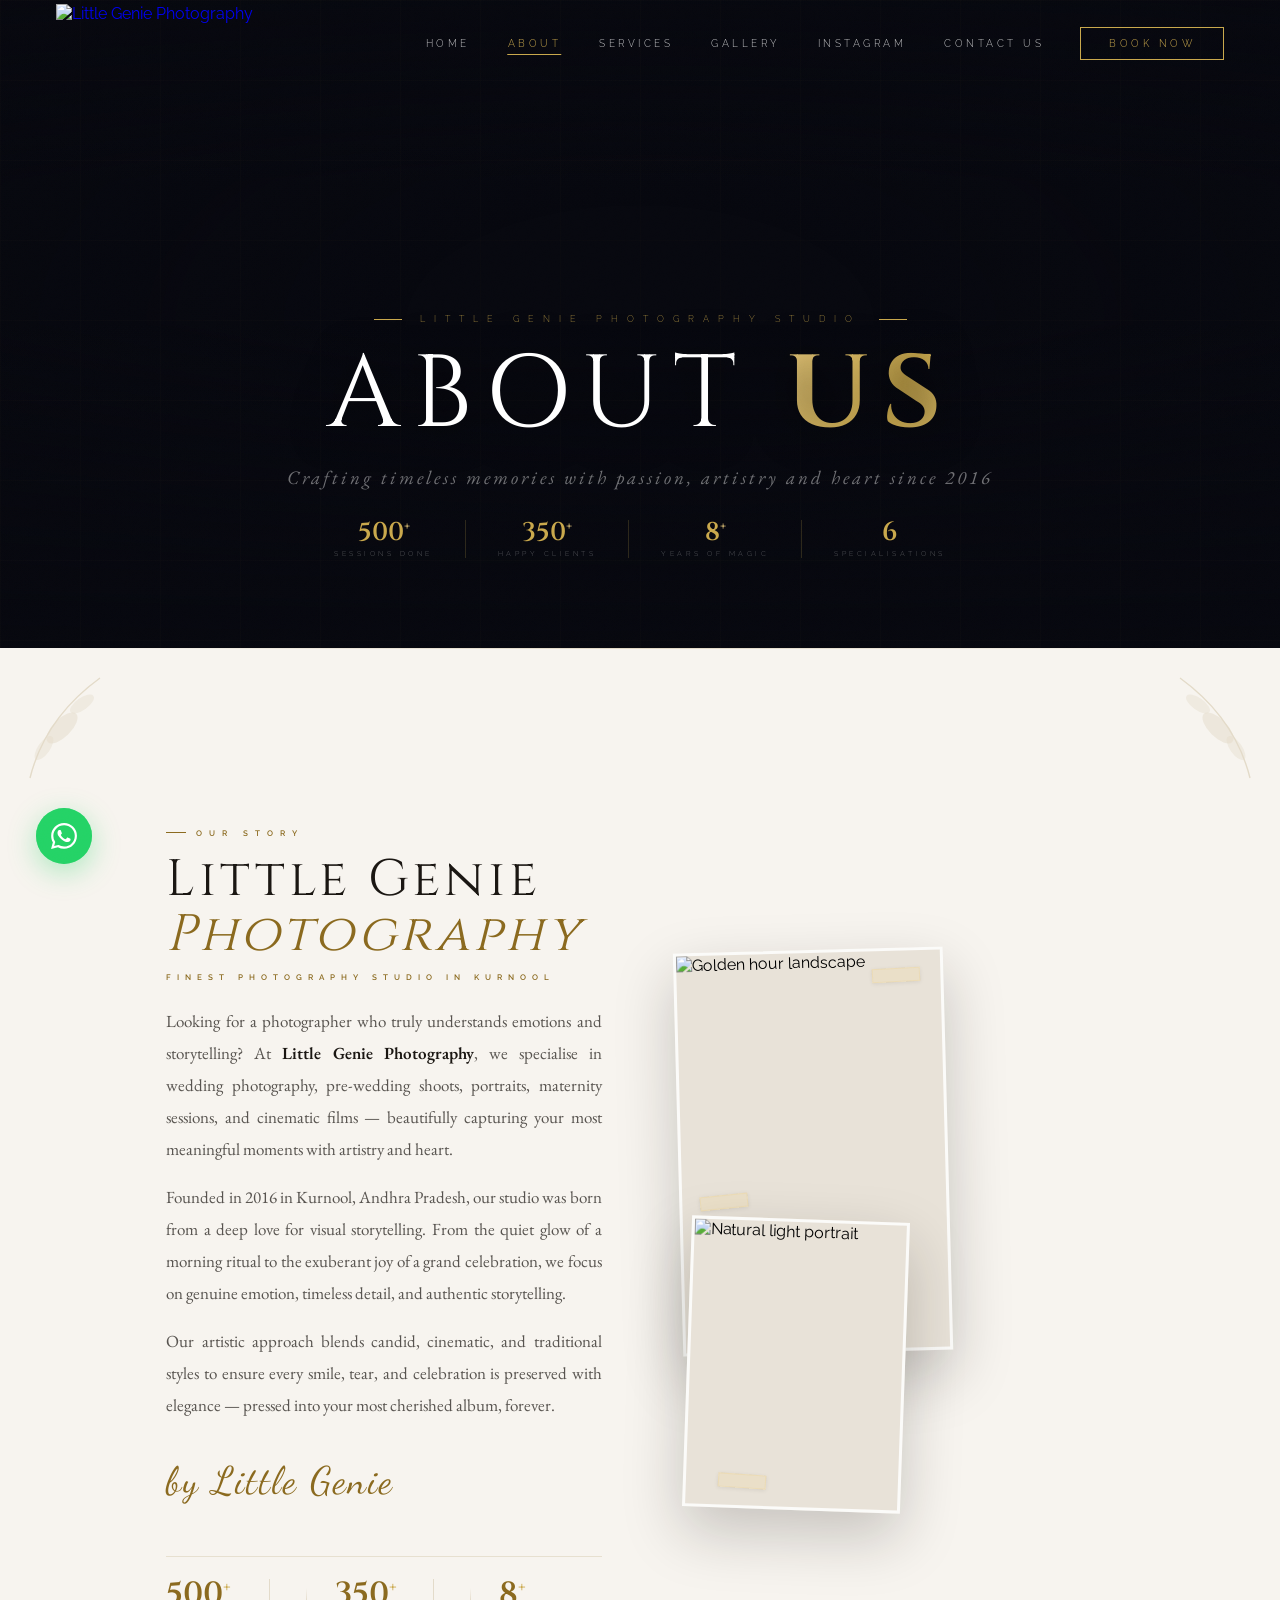
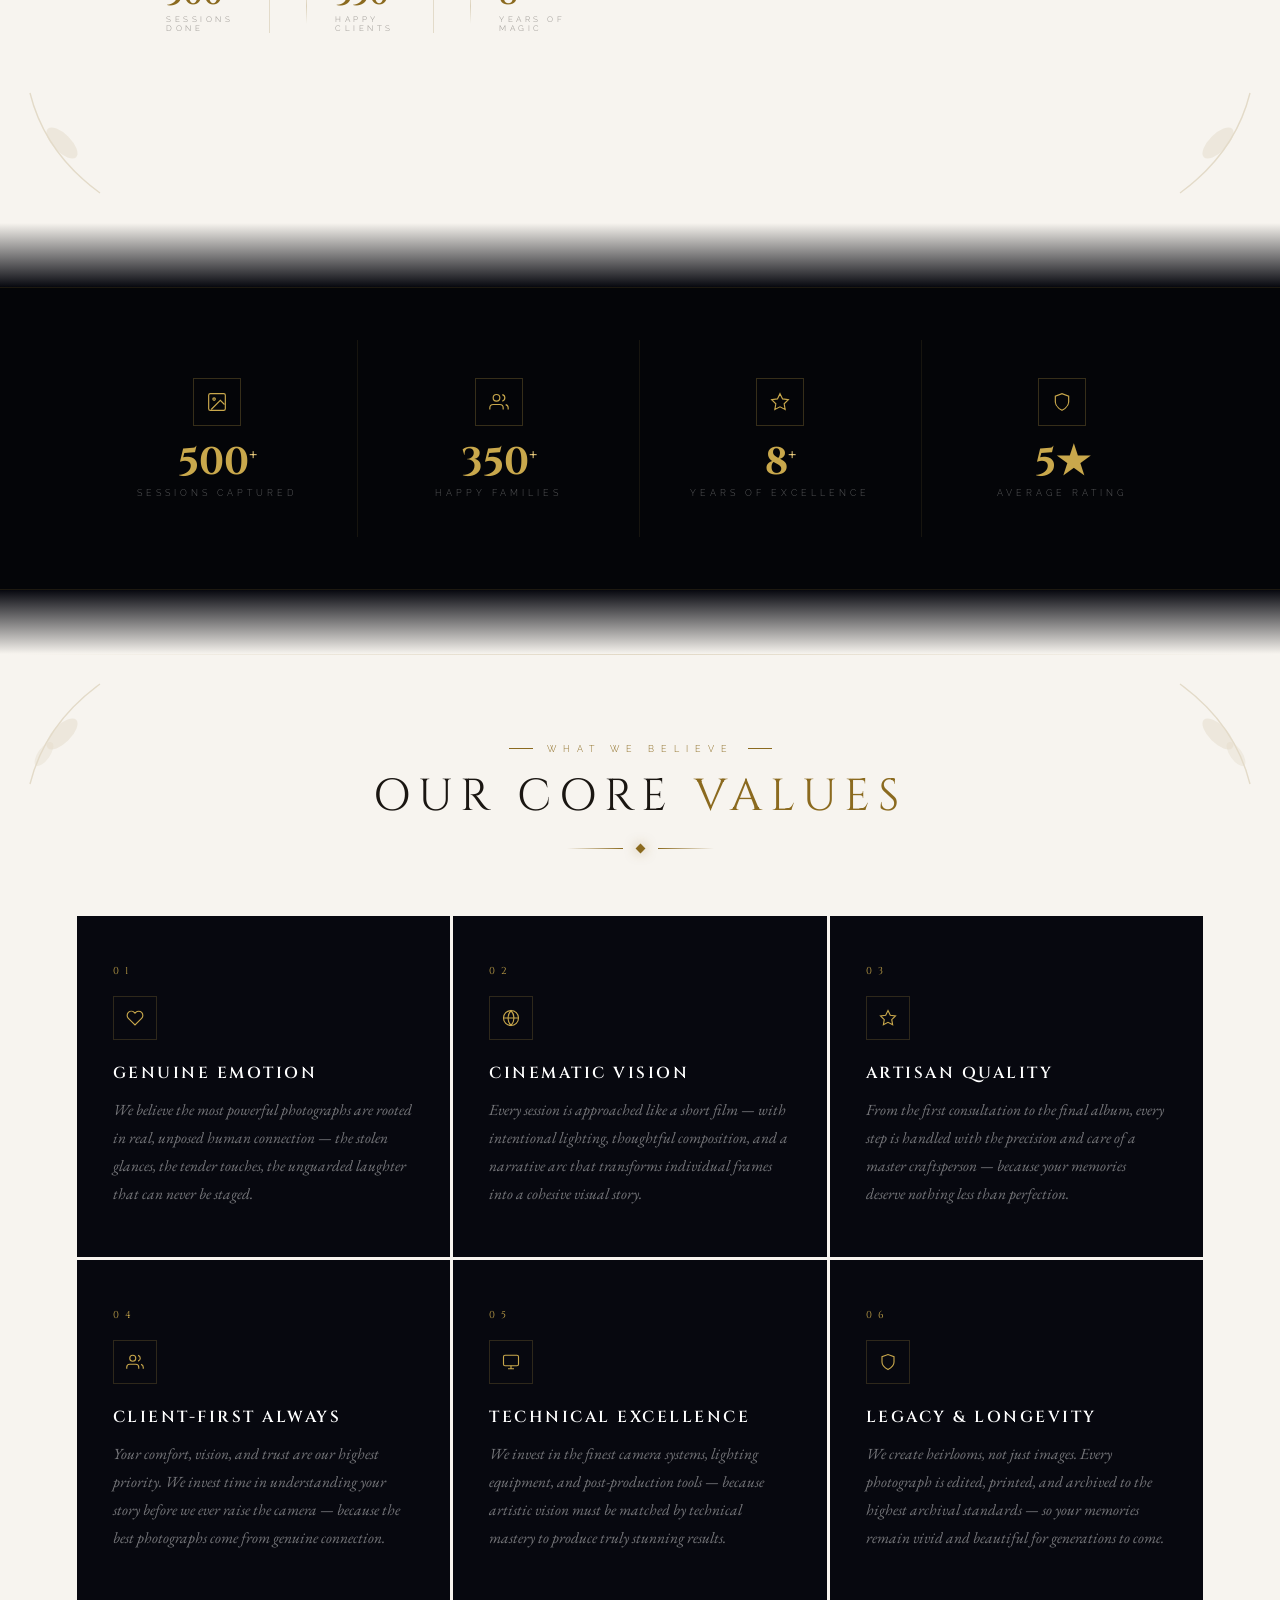
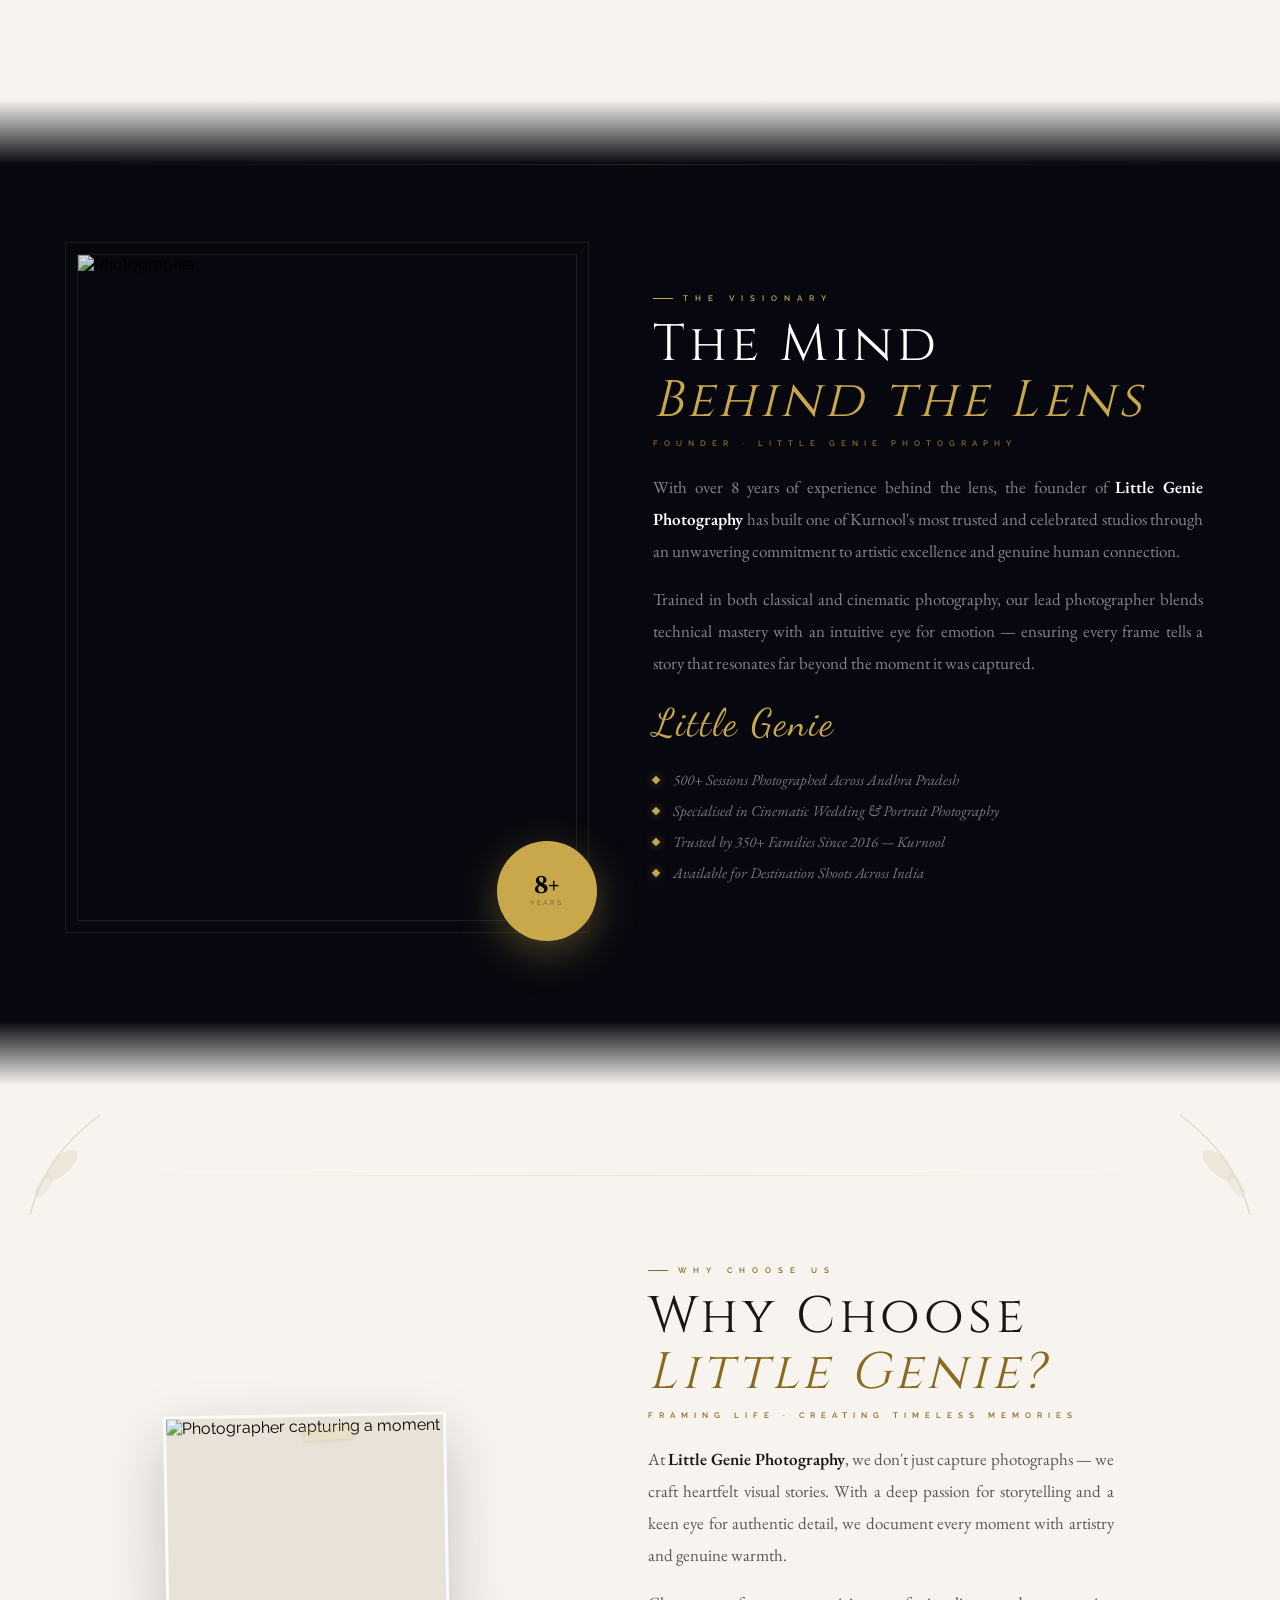
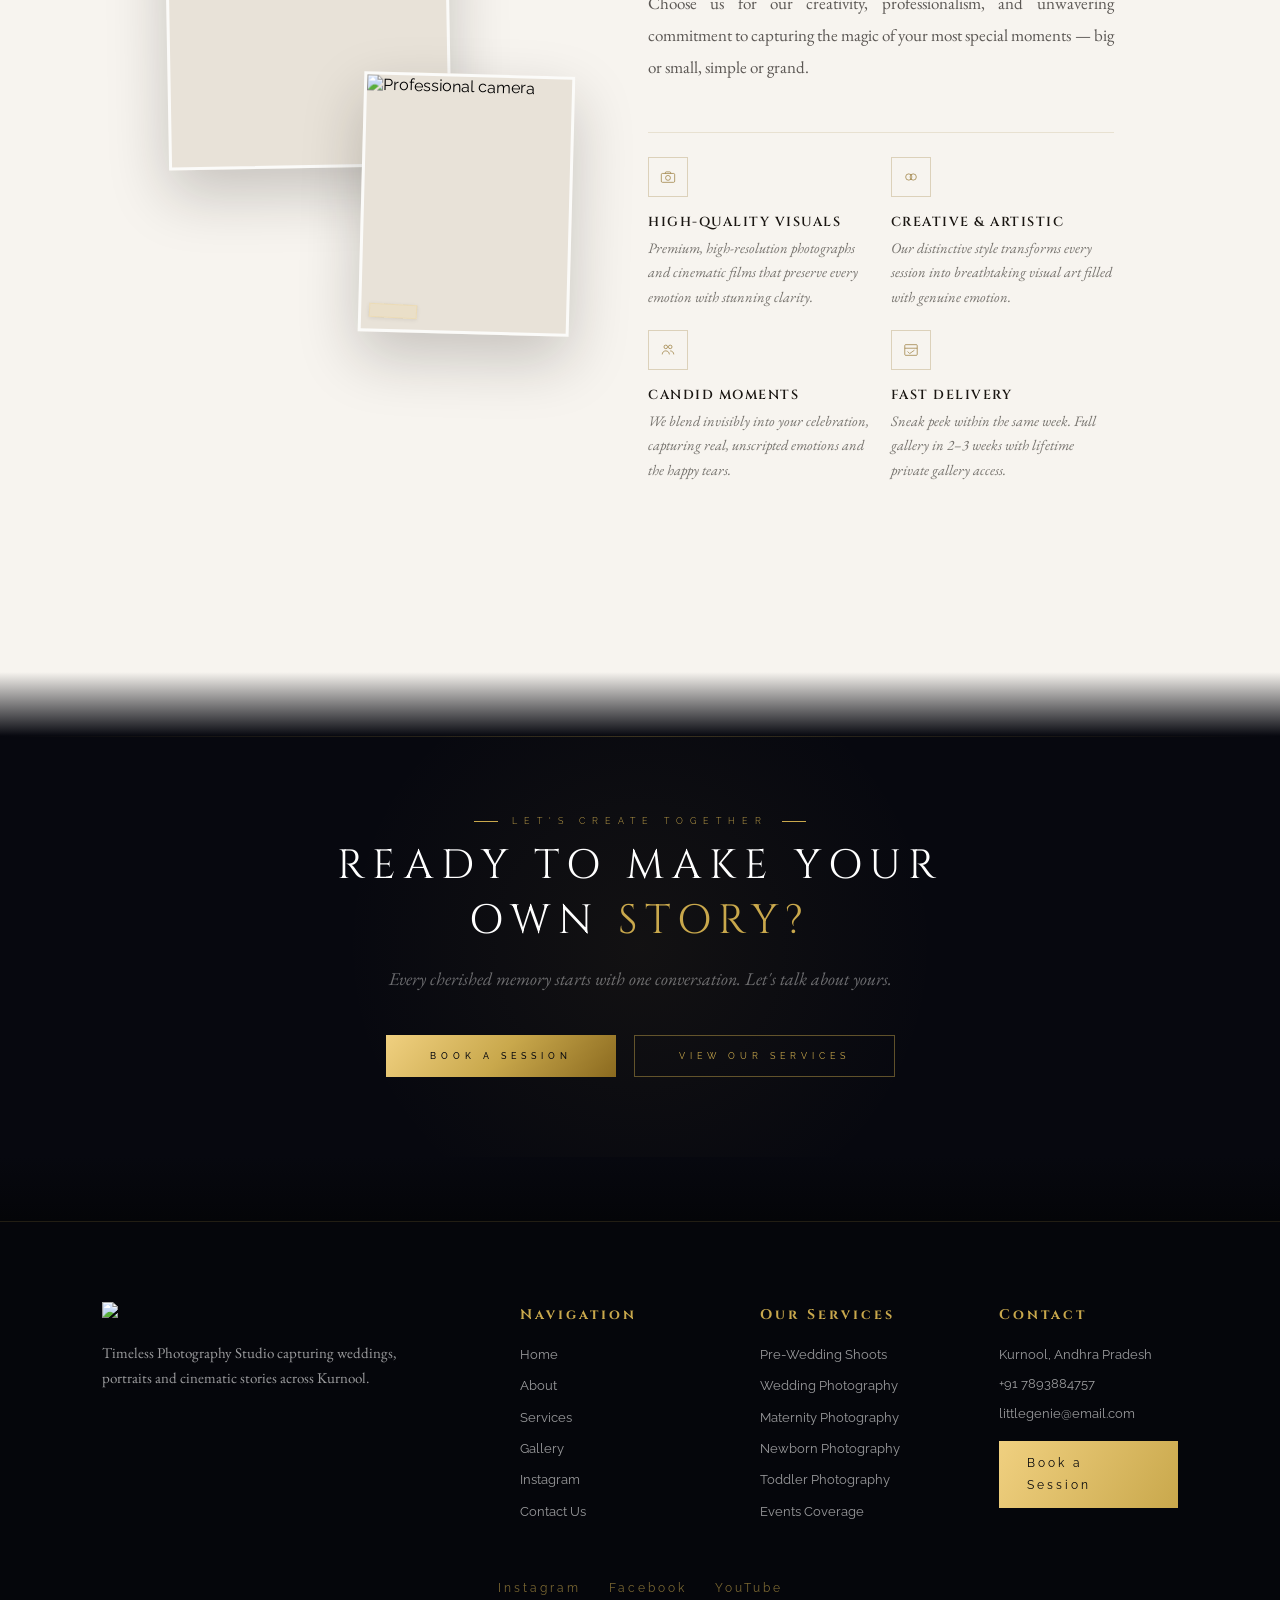
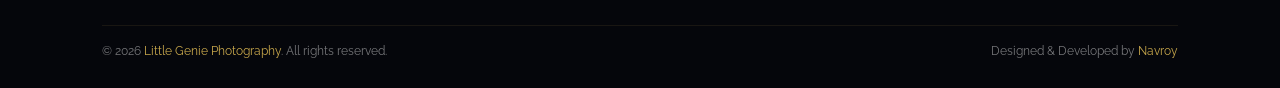
==== commit d952de15: "Add files via upload" ====
--- a/about.html
+++ b/about.html
@@ -19,16 +19,13 @@
   --cream:#f7f4ef;--cream2:#ede8df;--ink:#1a1612;
 }
 html,body{width:100%;overflow-x:hidden;}
-body{background:var(--navy);font-family:'Raleway',sans-serif;cursor:none;}
+body{background:var(--navy);font-family:'Raleway',sans-serif;}
 
 /* GRAIN */
 body::after{content:'';position:fixed;inset:0;z-index:9990;pointer-events:none;opacity:.028;background-image:url("data:image/svg+xml,%3Csvg xmlns='http://www.w3.org/2000/svg' width='200' height='200'%3E%3Cfilter id='n'%3E%3CfeTurbulence type='fractalNoise' baseFrequency='0.85' numOctaves='4' stitchTiles='stitch'/%3E%3C/filter%3E%3Crect width='200' height='200' filter='url(%23n)' opacity='1'/%3E%3C/svg%3E");background-size:180px 180px;mix-blend-mode:overlay;}
 ::selection{background:rgba(201,168,76,.25);color:#F0D080;}
 ::-webkit-scrollbar{width:4px;}::-webkit-scrollbar-track{background:var(--navy);}::-webkit-scrollbar-thumb{background:rgba(201,168,76,.35);border-radius:2px;}::-webkit-scrollbar-thumb:hover{background:var(--gold);}
 
-/* CURSOR */
-#cur{position:fixed;width:10px;height:10px;background:var(--gold);border-radius:50%;pointer-events:none;z-index:9999;transform:translate(-50%,-50%);transition:width .25s,height .25s;}
-#cur2{position:fixed;width:38px;height:38px;border:1px solid rgba(201,168,76,.5);border-radius:50%;pointer-events:none;z-index:9998;transform:translate(-50%,-50%);transition:width .25s,height .25s;}
 
 /* SHIMMER */
 @keyframes shimmer{to{background-position:220% center;}}
@@ -372,8 +369,7 @@
 </head>
 <body>
 
-<div id="cur"></div>
-<div id="cur2"></div>
+
 
 <!-- HEADER -->
 <header id="hdr">
@@ -794,15 +790,7 @@
 <a href="#" id="back-top"><svg viewBox="0 0 24 24"><polyline points="18 15 12 9 6 15"/></svg></a>
 
 <script>
-/* CURSOR */
-const cur=document.getElementById('cur'),cur2=document.getElementById('cur2');
-let mx=0,my=0,rx=0,ry=0;
-document.addEventListener('mousemove',e=>{mx=e.clientX;my=e.clientY;cur.style.left=mx+'px';cur.style.top=my+'px';});
-(function t(){rx+=(mx-rx)*.13;ry+=(my-ry)*.13;cur2.style.left=rx+'px';cur2.style.top=ry+'px';requestAnimationFrame(t);})();
-document.querySelectorAll('a,button').forEach(el=>{
-  el.addEventListener('mouseenter',()=>{cur.style.width='18px';cur.style.height='18px';cur2.style.width='56px';cur2.style.height='56px';});
-  el.addEventListener('mouseleave',()=>{cur.style.width='10px';cur.style.height='10px';cur2.style.width='38px';cur2.style.height='38px';});
-});
+
 /* HEADER */
 window.addEventListener('scroll',()=>document.getElementById('hdr').classList.toggle('solid',scrollY>60),{passive:true});
 /* MOBILE MENU */
--- a/style.css
+++ b/style.css
@@ -0,0 +1,2516 @@
+
+
+/* ════════════════════════════════════════
+   PRELOADER
+════════════════════════════════════════ */
+#preloader{
+  position:fixed;inset:0;z-index:99999;
+  background:var(--navy);
+  display:flex;flex-direction:column;align-items:center;justify-content:center;
+  gap:32px;
+  transition:opacity .8s ease, visibility .8s ease;
+}
+#preloader.done{opacity:0;visibility:hidden;}
+
+.pl-logo-wrap{
+  display:flex;flex-direction:column;align-items:center;gap:12px;
+  animation:plFade .8s ease forwards;
+}
+@keyframes plFade{from{opacity:0;transform:translateY(12px);}to{opacity:1;transform:none;}}
+
+.pl-name{
+  font-family:'Cinzel Decorative',serif;font-size:clamp(22px,4vw,36px);font-weight:700;
+  letter-spacing:4px;
+  background:linear-gradient(120deg,#F0D080 0%,#C9A84C 45%,#F0D080 65%,#8B6A1F 100%);
+  background-size:220% auto;
+  -webkit-background-clip:text;-webkit-text-fill-color:transparent;background-clip:text;
+  animation:shimmer 2s linear infinite;
+}
+@keyframes shimmer{to{background-position:220% center;}}
+
+.pl-sub{
+  font-family:'EB Garamond',serif;font-style:italic;
+  font-size:clamp(12px,1.5vw,15px);letter-spacing:6px;
+  color:rgba(255,255,255,.3);text-transform:uppercase;
+}
+
+/* Loading bar */
+.pl-bar-wrap{
+  width:clamp(160px,30vw,260px);
+  height:1px;background:rgba(201,168,76,.12);
+  position:relative;overflow:hidden;
+}
+.pl-bar{
+  position:absolute;top:0;left:0;height:100%;
+  background:linear-gradient(90deg,transparent,var(--gold),transparent);
+  width:0%;
+  animation:plBar 1.8s cubic-bezier(.4,0,.2,1) forwards .3s;
+}
+@keyframes plBar{to{width:100%;}}
+
+/* Lens aperture spinner */
+.pl-aperture{
+  width:56px;height:56px;
+  position:relative;
+  animation:plRotate 2s linear infinite;
+}
+@keyframes plRotate{to{transform:rotate(360deg);}}
+.pl-aperture svg{width:100%;height:100%;}
+
+.pl-counter{
+  font-family:'Cinzel',serif;font-size:11px;letter-spacing:4px;
+  color:rgba(201,168,76,.45);
+}
+
+
+/* ── CURSOR ── */
+#cur{position:fixed;width:10px;height:10px;background:var(--gold);border-radius:50%;pointer-events:none;z-index:9999;transform:translate(-50%,-50%);transition:width .25s,height .25s;}
+#cur2{position:fixed;width:38px;height:38px;border:1px solid rgba(201,168,76,.5);border-radius:50%;pointer-events:none;z-index:9998;transform:translate(-50%,-50%);transition:width .25s,height .25s;}
+
+/* ══ HEADER ══ */
+#hdr{position:fixed;top:0;left:0;width:100%;z-index:1000;display:flex;align-items:center;justify-content:space-between;padding:0 56px;height:88px;transition:background .5s,height .4s,border-color .5s;border-bottom:1px solid transparent;}
+#hdr.solid{background:rgba(7,8,15,.93);backdrop-filter:blur(20px);-webkit-backdrop-filter:blur(20px);border-bottom-color:rgba(201,168,76,.15);height:68px;}
+.logo{display:flex;align-items:center;gap:13px;text-decoration:none;}
+.lt-genie{font-family:'Cinzel Decorative',serif;font-size:20px;font-weight:700;letter-spacing:3px;background:linear-gradient(120deg,#F0D080 0%,#C9A84C 45%,#F0D080 65%,#8B6A1F 100%);background-size:220% auto;-webkit-background-clip:text;-webkit-text-fill-color:transparent;background-clip:text;animation:shimmer 5s linear infinite;}
+@keyframes shimmer{to{background-position:220% center;}}
+nav{display:flex;align-items:center;gap:2px;}
+nav a{font-family:'Raleway',sans-serif;font-weight:300;font-size:10px;letter-spacing:3.5px;text-transform:uppercase;text-decoration:none;color:rgba(255,255,255,.75);padding:10px 18px;position:relative;transition:color .3s;}
+nav a::after{content:'';position:absolute;bottom:4px;left:50%;transform:translateX(-50%);height:1px;width:0;background:var(--gold);transition:width .4s cubic-bezier(.16,1,.3,1);}
+nav a:hover{color:var(--gold2);}
+nav a:hover::after{width:calc(100% - 36px);}
+.nav-book{margin-left:16px;border:1px solid var(--gold) !important;color:var(--gold) !important;padding:10px 28px !important;overflow:hidden;position:relative;}
+.nav-book::before{content:'';position:absolute;inset:0;background:var(--gold);transform:translateX(-100%);transition:transform .4s cubic-bezier(.16,1,.3,1);}
+.nav-book:hover::before{transform:translateX(0);}
+.nav-book span{position:relative;z-index:1;}
+.nav-book:hover span{color:var(--navy) !important;}
+.nav-book::after{display:none !important;}
+.logo-img{height:110px;width:auto;object-fit:contain;transition:transform .4s ease;}
+.logo:hover .logo-img{transform:scale(1.05);}
+
+/* ══ HERO ══ */
+.hero{position:relative;width:100%;height:100vh;min-height:620px;overflow:hidden;}
+.slides{position:absolute;inset:0;}
+.slide{position:absolute;inset:0;opacity:0;transition:opacity 1.8s cubic-bezier(.4,0,.2,1);background-size:cover;background-position:center;}
+.slide.active{opacity:1;}
+.slide-1{background-image:url('images/LG_P0947.jpg.jpeg');}
+.slide-2{background-image:url('images/LG_P0808.JPG.jpeg');}
+.slide-3{background-image:url('images/maternety-banner.jpg');}
+.slide-4{background-image:url('images/toddler-banner.jpg');}
+.slide-1::before{content:'';position:absolute;inset:0;background:linear-gradient(135deg,rgba(7,8,15,.72) 0%,rgba(20,14,5,.52) 50%,rgba(7,8,15,.65) 100%);}
+.slide-2::before{content:'';position:absolute;inset:0;background:linear-gradient(135deg,rgba(7,8,15,.78) 0%,rgba(12,8,20,.50) 50%,rgba(7,8,15,.70) 100%);}
+.slide-3::before{content:'';position:absolute;inset:0;background:linear-gradient(135deg,rgba(7,8,15,.70) 0%,rgba(18,12,4,.52) 50%,rgba(7,8,15,.68) 100%);}
+.slide-4::before{content:'';position:absolute;inset:0;background:linear-gradient(135deg,rgba(7,8,15,.70) 0%,rgba(18,12,4,.52) 50%,rgba(7,8,15,.68) 100%);}
+.slide-1::after{content:'';position:absolute;inset:0;background:radial-gradient(ellipse 55% 60% at 60% 40%,rgba(201,168,76,.12) 0%,transparent 60%);}
+.slide-2::after{content:'';position:absolute;inset:0;background:radial-gradient(ellipse 50% 55% at 40% 45%,rgba(180,140,240,.08) 0%,transparent 55%);}
+.slide-3::after{content:'';position:absolute;inset:0;background:radial-gradient(ellipse 55% 60% at 55% 38%,rgba(201,168,76,.11) 0%,transparent 58%);}
+.slide-4::after{content:'';position:absolute;inset:0;background:radial-gradient(ellipse 55% 60% at 55% 38%,rgba(201,168,76,.11) 0%,transparent 58%);}
+.hero-content{position:absolute;inset:0;z-index:10;display:flex;flex-direction:column;align-items:center;justify-content:center;text-align:center;padding:0 40px;padding-bottom:90px;}
+.h-eyebrow{font-family:'Raleway',sans-serif;font-weight:200;font-size:9px;letter-spacing:9px;text-transform:uppercase;color:var(--gold);margin-bottom:22px;opacity:0;transform:translateY(18px);transition:opacity .9s .2s,transform .9s .2s cubic-bezier(.16,1,.3,1);display:flex;align-items:center;gap:18px;}
+.h-eyebrow::before,.h-eyebrow::after{content:'';display:block;height:1px;width:32px;background:linear-gradient(90deg,transparent,var(--gold));}
+.h-eyebrow::after{background:linear-gradient(90deg,var(--gold),transparent);}
+.h-title{font-family:'Cinzel',serif;font-weight:300;font-size:clamp(40px,7.8vw,100px);letter-spacing:12px;color:var(--white);line-height:1.0;opacity:0;transform:translateY(26px);transition:opacity 1.1s .45s,transform 1.1s .45s cubic-bezier(.16,1,.3,1);text-shadow:0 2px 40px rgba(0,0,0,.5);}
+.h-title-small{display:block;font-size:.52em;letter-spacing:18px;color:rgba(255,255,255,.55);font-weight:300;margin-bottom:8px;}
+.h-title-gold{display:block;font-weight:700;letter-spacing:10px;background:linear-gradient(120deg,#F0D080,#C9A84C,#F0D080,#8B6A1F);background-size:220% auto;-webkit-background-clip:text;-webkit-text-fill-color:transparent;background-clip:text;animation:shimmer 5s linear infinite;}
+.h-title-ghost{display:block;font-size:.27em;letter-spacing:20px;color:transparent;-webkit-text-stroke:1px rgba(201,168,76,.35);font-style:italic;font-weight:300;margin-top:12px;}
+.h-divider{display:flex;align-items:center;gap:14px;margin:28px 0;opacity:0;transform:translateY(14px);transition:opacity .9s .65s,transform .9s .65s cubic-bezier(.16,1,.3,1);}
+.hd-line{width:56px;height:1px;background:linear-gradient(90deg,transparent,var(--gold));}
+.hd-line:last-child{background:linear-gradient(90deg,var(--gold),transparent);}
+.hd-gem{width:7px;height:7px;background:var(--gold);transform:rotate(45deg);box-shadow:0 0 12px rgba(201,168,76,.7);}
+.h-sub{font-family:'EB Garamond',serif;font-size:clamp(14px,1.9vw,20px);font-weight:300;font-style:italic;color:rgba(255,255,255,.55);letter-spacing:4px;margin-bottom:48px;opacity:0;transform:translateY(14px);transition:opacity .9s .82s,transform .9s .82s cubic-bezier(.16,1,.3,1);}
+.h-btns{display:flex;gap:18px;justify-content:center;flex-wrap:wrap;opacity:0;transform:translateY(14px);transition:opacity .9s 1s,transform .9s 1s cubic-bezier(.16,1,.3,1);}
+.btn-g{font-family:'Raleway',sans-serif;font-weight:500;font-size:9px;letter-spacing:5px;text-transform:uppercase;text-decoration:none;padding:17px 44px;display:inline-block;position:relative;overflow:hidden;background:linear-gradient(130deg,#F0D080,#C9A84C,#8B6A1F);color:var(--navy);transition:transform .35s,box-shadow .35s;}
+.btn-g::before{content:'';position:absolute;inset:0;background:linear-gradient(130deg,#fff9dc,#F0D080);opacity:0;transition:opacity .35s;}
+.btn-g:hover{transform:translateY(-3px);box-shadow:0 18px 50px rgba(201,168,76,.35);}
+.btn-g:hover::before{opacity:1;}
+.btn-g span{position:relative;z-index:1;}
+.btn-o{font-family:'Raleway',sans-serif;font-weight:400;font-size:9px;letter-spacing:5px;text-transform:uppercase;text-decoration:none;padding:16px 44px;display:inline-block;background:transparent;border:1px solid rgba(201,168,76,.45);color:var(--gold);position:relative;overflow:hidden;transition:border-color .35s,transform .35s;}
+.btn-o::before{content:'';position:absolute;inset:0;background:rgba(201,168,76,.08);opacity:0;transition:opacity .35s;}
+.btn-o:hover{border-color:var(--gold);transform:translateY(-3px);}
+.btn-o:hover::before{opacity:1;}
+.hero-content.in .h-eyebrow,.hero-content.in .h-title,.hero-content.in .h-divider,.hero-content.in .h-sub,.hero-content.in .h-btns{opacity:1;transform:translateY(0);}
+.slider-arrows{position:absolute;top:50%;transform:translateY(-50%);width:100%;display:flex;justify-content:space-between;padding:0 32px;z-index:20;pointer-events:none;}
+.arrow{width:52px;height:52px;border:1px solid rgba(201,168,76,.3);display:flex;align-items:center;justify-content:center;cursor:none;pointer-events:all;background:rgba(7,8,15,.25);backdrop-filter:blur(8px);transition:border-color .3s,background .3s,transform .3s;}
+.arrow:hover{border-color:var(--gold);background:rgba(201,168,76,.1);transform:scale(1.08);}
+.arrow svg{width:18px;height:18px;stroke:var(--gold);fill:none;stroke-width:1.5;}
+.slider-dots{position:absolute;bottom:108px;left:50%;transform:translateX(-50%);z-index:20;display:flex;gap:10px;align-items:center;}
+.dot{width:26px;height:2px;background:rgba(255,255,255,.28);cursor:none;transition:background .4s,width .4s;position:relative;overflow:hidden;}
+.dot.active{width:46px;background:transparent;}
+.dot.active::after{content:'';position:absolute;inset:0;background:var(--gold);animation:dotFill 4.8s linear forwards;}
+@keyframes dotFill{from{transform:scaleX(0);transform-origin:left;}to{transform:scaleX(1);}}
+.slide-counter{position:absolute;right:48px;top:50%;transform:translateY(-50%);z-index:20;display:flex;flex-direction:column;align-items:center;gap:8px;}
+
+.sc-sep{width:1px;height:40px;background:linear-gradient(180deg,var(--gold),rgba(201,168,76,.2));}
+.sc-tot{font-family:'Cinzel',serif;font-size:16px;font-weight:300;color:rgba(255,255,255,.3);}
+.side-label{position:absolute;left:34px;top:50%;z-index:20;transform:translateY(-50%) rotate(-90deg);font-family:'Raleway',sans-serif;font-weight:200;font-size:8px;letter-spacing:6px;text-transform:uppercase;color:rgba(201,168,76,.38);white-space:nowrap;}
+.scroll-dn{position:absolute;bottom:116px;left:50%;transform:translateX(-50%);z-index:20;display:flex;flex-direction:column;align-items:center;gap:7px;animation:scBob 2.5s ease-in-out infinite;}
+.scroll-dn span{font-family:'Raleway',sans-serif;font-weight:200;font-size:7px;letter-spacing:6px;text-transform:uppercase;color:rgba(201,168,76,.5);}
+.scroll-dn-ln{width:1px;height:42px;background:linear-gradient(180deg,var(--gold),transparent);}
+@keyframes scBob{0%,100%{transform:translateX(-50%) translateY(0);}50%{transform:translateX(-50%) translateY(7px);}}
+.hero-bar{position:absolute;bottom:0;left:0;right:0;z-index:15;background:rgba(7,8,15,.78);backdrop-filter:blur(18px);border-top:1px solid rgba(201,168,76,.13);display:flex;align-items:stretch;height:80px;}
+.bar-item{flex:1;display:flex;flex-direction:column;justify-content:center;padding:0 36px;cursor:none;border-right:1px solid rgba(201,168,76,.09);position:relative;overflow:hidden;transition:background .3s;}
+.bar-item:last-child{border-right:none;}
+.bar-item:hover{background:rgba(201,168,76,.04);}
+.bar-item::after{content:'';position:absolute;bottom:0;left:0;right:0;height:2px;background:linear-gradient(90deg,var(--gold3),var(--gold),var(--gold3));transform:scaleX(0);transform-origin:left;transition:transform .4s cubic-bezier(.16,1,.3,1);}
+.bar-item:hover::after{transform:scaleX(1);}
+.bar-title{font-family:'Cinzel',serif;font-size:11px;font-weight:600;color:var(--gold);letter-spacing:2.5px;text-transform:uppercase;margin-bottom:4px;}
+.bar-desc{font-family:'Raleway',sans-serif;font-weight:300;font-size:8.5px;letter-spacing:2px;color:rgba(255,255,255,.4);text-transform:uppercase;}
+
+/* ══ SCROLL REVEAL ══ */
+.rv{opacity:0;transform:translateY(28px);transition:opacity .85s ease,transform .85s cubic-bezier(.16,1,.3,1);}
+.rv.on{opacity:1;transform:none;}
+.rv-l{opacity:0;transform:translateX(-28px);transition:opacity .85s ease,transform .85s cubic-bezier(.16,1,.3,1);}
+.rv-l.on{opacity:1;transform:none;}
+.rv-r{opacity:0;transform:translateX(28px);transition:opacity .85s ease,transform .85s cubic-bezier(.16,1,.3,1);}
+.rv-r.on{opacity:1;transform:none;}
+.d1{transition-delay:.1s}.d2{transition-delay:.22s}.d3{transition-delay:.34s}
+.d4{transition-delay:.46s}.d5{transition-delay:.58s}.d6{transition-delay:.70s}
+
+/* ══ TRANSITIONS ══ */
+.section-transition{height:64px;background:linear-gradient(180deg,var(--navy) 0%,var(--cream) 100%);}
+.transition-to-dark{height:64px;background:linear-gradient(180deg,var(--cream) 0%,var(--navy) 100%);}
+
+/* ══════════════════════════════════════
+   OUR STORY + WHY CHOOSE US — SHARED
+══════════════════════════════════════ */
+#story,#why{background:var(--cream);position:relative;overflow:hidden;}
+#story::before,#why::before{content:'';display:block;height:1px;background:linear-gradient(90deg,transparent,rgba(201,168,76,.2),transparent);}
+
+/* ── Corner leaf SVG accents (4 corners) ── */
+.lf{position:absolute;width:130px;height:130px;pointer-events:none;opacity:.22;}
+.lf svg{width:100%;height:100%;}
+.lf-tl{top:-4px;left:-4px;}
+.lf-tr{top:-4px;right:-4px;transform:scaleX(-1);}
+.lf-bl{bottom:-4px;left:-4px;transform:scaleY(-1);}
+.lf-br{bottom:-4px;right:-4px;transform:scale(-1);}
+
+/* ── Section inner wrappers ── */
+.st-inner{
+  display:grid;
+  grid-template-columns:1fr clamp(320px,46%,580px);
+  gap:clamp(40px,6vw,80px);
+  align-items:center;
+  padding:clamp(56px,7vw,96px) clamp(32px,7vw,96px);
+}
+.why-inner{
+  display:grid;
+  grid-template-columns:clamp(300px,44%,560px) 1fr;
+  gap:clamp(40px,6vw,80px);
+  align-items:center;
+  padding:clamp(56px,7vw,96px) clamp(32px,7vw,96px);
+}
+
+/* ── TEXT COLUMN ── */
+.st-left,.why-right{display:flex;flex-direction:column;}
+
+.st-label{
+  font-family:'Raleway',sans-serif;font-weight:600;
+  font-size:8px;letter-spacing:6px;text-transform:uppercase;
+  color:var(--gold3);margin-bottom:16px;
+  display:flex;align-items:center;gap:10px;
+}
+.st-label::before{content:'';width:20px;height:1px;background:var(--gold3);flex-shrink:0;}
+
+/* Big serif heading — matches reference */
+.st-h2{
+  font-family:'EB Garamond',serif;font-weight:400;
+  font-size:clamp(2.6rem,5vw,4.5rem);
+  line-height:1.04;color:var(--ink);
+  margin-bottom:10px;letter-spacing:-.01em;
+}
+.st-h2 em{font-style:italic;color:var(--gold3);display:block;}
+
+/* Gold subtitle line */
+.st-tagline{
+  font-family:'Raleway',sans-serif;font-weight:700;
+  font-size:7.5px;letter-spacing:5px;text-transform:uppercase;
+  color:var(--gold3);margin-bottom:22px;
+}
+
+/* Justified body paragraphs */
+.st-body{
+  font-family:'EB Garamond',serif;
+  font-size:clamp(15px,1.5vw,17px);
+  line-height:1.88;color:rgba(26,22,18,.68);
+  margin-bottom:16px;text-align:justify;
+}
+.st-body strong{color:var(--ink);font-weight:600;}
+
+/* Cursive script signature */
+.st-sig{
+  font-family:'Dancing Script',cursive;
+  font-size:clamp(1.6rem,2.8vw,2.4rem);
+  color:rgba(139,106,31,.55);
+  margin:20px 0 0;line-height:1;
+  letter-spacing:.01em;
+}
+
+/* Stats strip */
+.st-stats{
+  display:flex;align-items:center;
+  margin-top:28px;padding-top:22px;
+  border-top:1px solid rgba(139,106,31,.15);
+}
+.st-stat{padding:0 clamp(14px,2.2vw,28px);}
+.st-stat:first-child{padding-left:0;}
+.st-stat-div{width:1px;height:34px;background:rgba(139,106,31,.2);flex-shrink:0;}
+.ss-n{font-family:'Cinzel',serif;font-weight:600;font-size:clamp(1.3rem,2.2vw,2rem);color:var(--ink);display:block;line-height:1;}
+.ss-n sup{font-size:.5em;color:var(--gold3);}
+.ss-k{font-family:'Raleway',sans-serif;font-weight:300;font-size:7.5px;letter-spacing:3.5px;text-transform:uppercase;color:#9a8870;margin-top:5px;display:block;}
+
+/* ── PHOTO COLLAGE ── */
+.st-right,.why-left{
+  position:relative;
+  height:clamp(440px,54vw,600px);
+}
+
+/* Tape strips — gold, slightly translucent */
+.tape{
+  position:absolute;z-index:12;
+  width:52px;height:18px;
+  background:linear-gradient(135deg,rgba(201,168,76,.35),rgba(240,208,128,.25));
+  border:1px solid rgba(201,168,76,.25);
+  box-shadow:0 1px 4px rgba(0,0,0,.08);
+  pointer-events:none;
+}
+.tape-1{top:-8px;right:80px;transform:rotate(-6deg);}
+.tape-2{bottom:120px;left:40px;transform:rotate(6deg);}
+.tape-3{bottom:-8px;right:60px;transform:rotate(-4deg);}
+
+.tape-4{top:-8px;left:80px;transform:rotate(5deg);}
+.tape-5{bottom:-10px;right:70px;transform:rotate(-6deg);}
+
+/* Photo cards — like printed photos / polaroids */
+.st-photo{
+  position:absolute;
+  overflow:hidden;
+  box-shadow:0 8px 32px rgba(0,0,0,.13),0 1px 4px rgba(0,0,0,.06);
+  background:#e8e2d8;
+}
+.st-photo img{
+  width:100%;height:100%;
+  object-fit:cover;display:block;
+  transition:transform .75s cubic-bezier(.25,.8,.25,1);
+}
+.st-photo:hover img{transform:scale(1.04);}
+
+/* OUR STORY — photo 1 large top-right, photo 2 smaller bottom-left overlapping */
+.sp-1{
+  top:0;right:4%;
+  width:63%;height:63%;
+  transform:rotate(2.8deg);
+  z-index:2;
+}
+.sp-2{
+  bottom:0;left:2%;
+  width:57%;height:55%;
+  transform:rotate(-3.5deg);
+  z-index:3;
+}
+
+/* WHY CHOOSE US — photo 1 large top-left, photo 2 smaller bottom-right overlapping */
+.wp-1{
+  top:0;left:2%;
+  width:75%;height:65%;
+  transform:rotate(-2.8deg);
+  z-index:2;
+}
+.wp-2{
+  bottom:0;right:4%;
+  width:56%;height:53%;
+  transform:rotate(3.5deg);
+  z-index:3;
+}
+
+/* ── WHY FEATURES GRID ── */
+.why-features{
+  display:grid;grid-template-columns:1fr 1fr;
+  gap:24px 28px;
+  margin-top:28px;padding-top:24px;
+  border-top:1px solid rgba(139,106,31,.14);
+}
+.wf-item{display:flex;flex-direction:column;gap:6px;}
+.wf-icon{width:38px;height:38px;color:var(--gold3);margin-bottom:2px;}
+.wf-icon svg{width:100%;height:100%;}
+.wf-text strong{
+  font-family:'EB Garamond',serif;font-size:clamp(14px,1.3vw,16.5px);
+  font-weight:600;color:var(--ink);display:block;margin-bottom:4px;
+}
+.wf-text p{
+  font-family:'EB Garamond',serif;font-size:clamp(13px,1.2vw,14.5px);
+  line-height:1.72;color:rgba(26,22,18,.6);
+}
+
+/* ══════════════════════════════════════
+   SERVICES
+══════════════════════════════════════ */
+#services{background:var(--navy);padding:80px clamp(24px,6vw,80px) 90px;position:relative;overflow:hidden;}
+#services::before{content:'';position:absolute;width:500px;height:500px;border-radius:50%;background:radial-gradient(circle,rgba(201,168,76,.06),transparent 70%);top:-100px;right:-100px;pointer-events:none;}
+.sec-eyebrow{display:flex;align-items:center;gap:14px;justify-content:center;font-family:'Raleway',sans-serif;font-weight:300;font-size:8.5px;letter-spacing:7px;text-transform:uppercase;color:var(--gold);margin-bottom:12px;}
+.sec-eyebrow::before,.sec-eyebrow::after{content:'';height:1px;width:24px;background:var(--gold);}
+.sec-title{font-family:'Cinzel',serif;font-weight:300;font-size:clamp(1.7rem,3.5vw,2.8rem);letter-spacing:8px;color:var(--white);text-align:center;text-transform:uppercase;margin-bottom:4px;}
+.sec-title span{color:var(--gold);}
+.sec-rule{display:flex;align-items:center;gap:12px;justify-content:center;margin-bottom:56px;}
+.sr-line{width:36px;height:1px;background:linear-gradient(90deg,transparent,var(--gold));}
+.sr-line:last-child{background:linear-gradient(90deg,var(--gold),transparent);}
+.sr-gem{width:5px;height:5px;background:var(--gold);transform:rotate(45deg);}
+.svc-grid{display:grid;grid-template-columns:repeat(3,1fr);gap:2px;}
+.svc-card{position:relative;overflow:hidden;aspect-ratio:3/4;cursor:none;}
+.svc-img{width:100%;height:100%;object-fit:cover;transition:transform .8s cubic-bezier(.25,.8,.25,1),filter .6s;filter:brightness(.65) saturate(.9);display:block;}
+.svc-card:hover .svc-img{transform:scale(1.07);filter:brightness(.45) saturate(1.1);}
+.svc-card::after{content:'';position:absolute;inset:0;background:linear-gradient(180deg,transparent 35%,rgba(7,8,15,.9) 100%);}
+.svc-card::before{content:'';position:absolute;top:0;left:0;right:0;height:3px;background:linear-gradient(90deg,transparent,var(--gold),transparent);transform:scaleX(0);transition:transform .4s cubic-bezier(.16,1,.3,1);z-index:5;}
+.svc-card:hover::before{transform:scaleX(1);}
+.svc-body{position:absolute;bottom:0;left:0;right:0;z-index:3;padding:28px 24px;transform:translateY(10px);transition:transform .4s;}
+.svc-card:hover .svc-body{transform:none;}
+.svc-num{font-family:'Cinzel',serif;font-size:8px;letter-spacing:4px;color:rgba(201,168,76,.5);display:block;margin-bottom:6px;}
+.svc-name{font-family:'Cinzel',serif;font-weight:600;font-size:clamp(.8rem,1.4vw,1.05rem);letter-spacing:3px;color:var(--white);text-transform:uppercase;margin-bottom:6px;display:block;}
+.svc-desc{font-family:'EB Garamond',serif;font-size:clamp(12px,1.1vw,14px);font-style:italic;color:rgba(255,255,255,.5);line-height:1.6;max-height:0;overflow:hidden;transition:max-height .5s cubic-bezier(.16,1,.3,1),opacity .4s;opacity:0;}
+.svc-card:hover .svc-desc{max-height:80px;opacity:1;}
+.svc-arrow{display:inline-flex;align-items:center;gap:6px;font-family:'Raleway',sans-serif;font-weight:400;font-size:7.5px;letter-spacing:4px;text-transform:uppercase;color:var(--gold);text-decoration:none;margin-top:10px;opacity:0;transition:opacity .35s .1s;}
+.svc-card:hover .svc-arrow{opacity:1;}
+.svc-arrow svg{width:12px;height:10px;stroke:var(--gold);fill:none;stroke-width:1.5;transition:transform .3s;}
+.svc-arrow:hover svg{transform:translateX(3px);}
+
+/* ══════════════════════════════════════
+   GALLERY
+══════════════════════════════════════ */
+#gallery{background:#0c0d15;padding:80px clamp(24px,6vw,80px) 90px;position:relative;}
+#gallery::before{content:'';position:absolute;width:600px;height:600px;border-radius:50%;background:radial-gradient(circle,rgba(201,168,76,.04),transparent 70%);bottom:-150px;left:-100px;pointer-events:none;}
+.gal-filters{display:flex;gap:4px;justify-content:center;margin-bottom:40px;flex-wrap:wrap;}
+.gf-tab{font-family:'Raleway',sans-serif;font-weight:300;font-size:8.5px;letter-spacing:4px;text-transform:uppercase;color:rgba(255,255,255,.45);background:transparent;border:1px solid rgba(255,255,255,.1);padding:9px 22px;cursor:none;transition:all .3s;}
+.gf-tab:hover,.gf-tab.active{color:var(--navy);background:var(--gold);border-color:var(--gold);}
+.gal-bento{display:grid;grid-template-columns:repeat(12,1fr);grid-auto-rows:80px;gap:3px;}
+.gb{position:relative;overflow:hidden;cursor:none;background:#13131e;}
+.gb:nth-child(1){grid-column:span 5;grid-row:span 5;}
+.gb:nth-child(2){grid-column:span 4;grid-row:span 3;}
+.gb:nth-child(3){grid-column:span 3;grid-row:span 3;}
+.gb:nth-child(4){grid-column:span 4;grid-row:span 2;}
+.gb:nth-child(5){grid-column:span 3;grid-row:span 5;}
+.gb:nth-child(6){grid-column:span 4;grid-row:span 2;}
+.gb:nth-child(7){grid-column:span 5;grid-row:span 3;}
+.gb:nth-child(8){grid-column:span 4;grid-row:span 3;}
+.gb img{width:100%;height:100%;object-fit:cover;display:block;transition:transform .7s cubic-bezier(.25,.8,.25,1),filter .5s;filter:brightness(.75) saturate(.95);}
+.gb:hover img{transform:scale(1.06);filter:brightness(.5) saturate(1.1);}
+.gb-over{position:absolute;inset:0;background:linear-gradient(180deg,transparent 30%,rgba(7,8,15,.88));opacity:0;transition:opacity .4s;display:flex;flex-direction:column;justify-content:flex-end;padding:18px 16px;}
+.gb:hover .gb-over{opacity:1;}
+.gb-cat{font-family:'Raleway',sans-serif;font-size:7px;letter-spacing:4px;text-transform:uppercase;color:var(--gold);display:block;margin-bottom:3px;transform:translateY(6px);transition:transform .3s .05s;}
+.gb-name{font-family:'Cinzel',serif;font-weight:400;font-size:clamp(.75rem,1.2vw,.95rem);color:var(--white);letter-spacing:2px;transform:translateY(6px);transition:transform .3s .08s;}
+.gb:hover .gb-cat,.gb:hover .gb-name{transform:none;}
+.gb::after{content:'';position:absolute;top:0;left:0;width:0;height:2px;background:var(--gold);transition:width .4s;}
+.gb:hover::after{width:100%;}
+.gal-cta{text-align:center;margin-top:40px;}
+.btn-outline-gold{display:inline-flex;align-items:center;gap:10px;font-family:'Raleway',sans-serif;font-weight:400;font-size:8.5px;letter-spacing:5px;text-transform:uppercase;text-decoration:none;color:var(--gold);border:1px solid rgba(201,168,76,.4);padding:14px 36px;position:relative;overflow:hidden;transition:color .4s;}
+.btn-outline-gold::before{content:'';position:absolute;inset:0;background:var(--gold);transform:scaleX(0);transform-origin:right;transition:transform .4s cubic-bezier(.16,1,.3,1);}
+.btn-outline-gold:hover::before{transform:scaleX(1);transform-origin:left;}
+.btn-outline-gold:hover{color:var(--navy);}
+.btn-outline-gold span{position:relative;z-index:1;display:flex;align-items:center;gap:10px;}
+.btn-outline-gold svg{width:14px;height:12px;stroke:currentColor;fill:none;stroke-width:1.5;}
+
+/* Fix cursor showing on lightbox */
+#hgLightbox,
+#lightbox {
+  cursor: none;
+}
+
+#cur  { z-index: 99999; }
+#cur2 { z-index: 99998; }
+ 
+/* ── Zoom icon on bento cells ── */
+.gb-zoom {
+  position: absolute;
+  top: 12px;
+  right: 12px;
+  width: 32px;
+  height: 32px;
+  border: 1px solid rgba(201,168,76,.55);
+  border-radius: 50%;
+  display: flex;
+  align-items: center;
+  justify-content: center;
+  background: rgba(7,8,15,.5);
+  backdrop-filter: blur(8px);
+  color: var(--gold);
+  opacity: 0;
+  transform: scale(.75);
+  transition: opacity .3s, transform .3s;
+  z-index: 5;
+  pointer-events: none;
+}
+.gb-zoom svg {
+  width: 13px;
+  height: 13px;
+}
+.gb:hover .gb-zoom {
+  opacity: 1;
+  transform: scale(1);
+}
+ 
+/* cursor on bento items */
+.gb { cursor: none; }
+ 
+/* ── HOME GALLERY LIGHTBOX ── */
+#hgLightbox {
+  position: fixed;
+  inset: 0;
+  z-index: 98000;
+  background: rgba(4,5,8,.97);
+  display: flex;
+  align-items: center;
+  justify-content: center;
+  opacity: 0;
+  visibility: hidden;
+  transition: opacity .4s, visibility .4s;
+}
+#hgLightbox.open {
+  opacity: 1;
+  visibility: visible;
+}
+ 
+/* image wrapper */
+.hgl-wrap {
+  position: relative;
+  max-width: 88vw;
+  max-height: 88vh;
+  display: flex;
+  align-items: center;
+  justify-content: center;
+}
+.hgl-wrap img {
+  max-width: 88vw;
+  max-height: 88vh;
+  object-fit: contain;
+  display: block;
+  border: 1px solid rgba(201,168,76,.1);
+  box-shadow: 0 32px 80px rgba(0,0,0,.85);
+  opacity: 0;
+  transition: opacity .35s;
+}
+#hgLightbox.open .hgl-wrap img { opacity: 1; }
+ 
+/* caption */
+.hgl-cap {
+  position: absolute;
+  bottom: -46px;
+  left: 0; right: 0;
+  text-align: center;
+}
+.hgl-cap-cat {
+  font-family: 'Raleway', sans-serif;
+  font-size: 7.5px;
+  letter-spacing: 5px;
+  text-transform: uppercase;
+  color: var(--gold);
+  display: block;
+  margin-bottom: 3px;
+}
+.hgl-cap-name {
+  font-family: 'Cinzel', serif;
+  font-size: clamp(.72rem, 1.1vw, .9rem);
+  letter-spacing: 3px;
+  color: rgba(255,255,255,.5);
+}
+ 
+/* close button */
+.hgl-close {
+  position: fixed;
+  top: 22px; right: 24px;
+  width: 44px; height: 44px;
+  border: 1px solid rgba(201,168,76,.22);
+  background: rgba(7,8,15,.7);
+  backdrop-filter: blur(10px);
+  display: flex;
+  align-items: center;
+  justify-content: center;
+  cursor: none;
+  z-index: 10;
+  color: var(--gold);
+  transition: border-color .3s, transform .35s;
+}
+.hgl-close:hover { border-color: var(--gold); transform: rotate(90deg); }
+.hgl-close svg { width: 16px; height: 16px; }
+ 
+/* nav arrows */
+.hgl-arr {
+  position: fixed;
+  top: 50%;
+  transform: translateY(-50%);
+  width: 50px; height: 50px;
+  border: 1px solid rgba(201,168,76,.2);
+  background: rgba(7,8,15,.5);
+  backdrop-filter: blur(10px);
+  display: flex;
+  align-items: center;
+  justify-content: center;
+  cursor: none;
+  z-index: 10;
+  color: var(--gold);
+  transition: border-color .3s, background .3s;
+}
+.hgl-arr:hover { border-color: var(--gold); background: rgba(201,168,76,.1); }
+.hgl-prev { left: 18px; }
+.hgl-next { right: 18px; }
+.hgl-arr svg { width: 18px; height: 18px; }
+ 
+/* counter */
+.hgl-ctr {
+  position: fixed;
+  bottom: 22px;
+  left: 50%;
+  transform: translateX(-50%);
+  font-family: 'Cinzel', serif;
+  font-size: 10px;
+  letter-spacing: 4px;
+  color: rgba(201,168,76,.45);
+}
+ 
+/* mobile */
+@media (max-width: 600px) {
+  .hgl-arr { width: 38px; height: 38px; }
+  .hgl-prev { left: 6px; }
+  .hgl-next { right: 6px; }
+}
+/* ══════════════════════════════════════
+   INSTAGRAM
+══════════════════════════════════════ */
+#instagram{background:var(--navy);padding:80px 0 0;position:relative;overflow:hidden;}
+#instagram::before{content:'';position:absolute;top:0;left:0;right:0;height:1px;background:linear-gradient(90deg,transparent,rgba(201,168,76,.2),transparent);}
+.ig-header{text-align:center;padding:0 clamp(24px,6vw,80px) 44px;}
+.ig-handle{display:inline-flex;align-items:center;gap:8px;margin-top:8px;font-family:'Raleway',sans-serif;font-weight:300;font-size:9px;letter-spacing:5px;text-transform:uppercase;color:rgba(201,168,76,.6);text-decoration:none;transition:color .3s;}
+.ig-handle:hover{color:var(--gold);}
+.ig-handle svg{width:14px;height:14px;stroke:currentColor;fill:none;stroke-width:1.5;}
+.ig-strip{display:grid;grid-template-columns:repeat(6,1fr);gap:3px;}
+.ig-cell{aspect-ratio:1;overflow:hidden;position:relative;cursor:none;background:#11121a;}
+.ig-cell img{width:100%;height:100%;object-fit:cover;display:block;filter:brightness(.8) saturate(.9);transition:transform .65s cubic-bezier(.25,.8,.25,1),filter .5s;}
+.ig-cell:hover img{transform:scale(1.08);filter:brightness(.4) saturate(1.1);}
+.ig-over{position:absolute;inset:0;display:flex;flex-direction:column;align-items:center;justify-content:center;gap:5px;opacity:0;transition:opacity .35s;}
+.ig-cell:hover .ig-over{opacity:1;}
+.ig-over svg{width:22px;height:22px;stroke:var(--gold);fill:none;stroke-width:1.5;}
+.ig-over span{font-family:'Raleway',sans-serif;font-size:7px;letter-spacing:4px;text-transform:uppercase;color:rgba(201,168,76,.7);}
+.ig-footer{padding:32px clamp(24px,6vw,80px);background:rgba(201,168,76,.06);border-top:1px solid rgba(201,168,76,.1);display:flex;align-items:center;justify-content:space-between;flex-wrap:wrap;gap:16px;margin-top:3px;}
+.igf-text p{font-family:'Cinzel',serif;font-size:clamp(.75rem,1.5vw,1rem);letter-spacing:3px;color:var(--white);text-transform:uppercase;}
+.igf-text span{font-family:'EB Garamond',serif;font-style:italic;font-size:clamp(13px,1.3vw,15px);color:rgba(255,255,255,.4);}
+.igf-btn{font-family:'Raleway',sans-serif;font-weight:500;font-size:8.5px;letter-spacing:5px;text-transform:uppercase;text-decoration:none;color:var(--navy);background:var(--gold);padding:13px 32px;transition:background .3s,transform .3s,box-shadow .3s;}
+.igf-btn:hover{background:var(--gold2);transform:translateY(-2px);box-shadow:0 12px 36px rgba(201,168,76,.3);}
+
+/* ══ RESPONSIVE ══ */
+@media(max-width:1100px){
+  .svc-grid{grid-template-columns:1fr 1fr;}
+  .svc-card:nth-child(1){grid-column:1/3;aspect-ratio:16/7;}
+}
+@media(max-width:960px){
+  #hdr{padding:0 22px;}
+  .nav-links{display:none;}
+  .side-label,.slide-counter{display:none;}
+  .slider-arrows{padding:0 14px;}
+  .arrow{width:42px;height:42px;}
+  .bar-item:nth-child(n+4){display:none;}
+  .bar-item{padding:0 18px;}
+  .hero-content{padding-bottom:80px;}
+  .st-inner{grid-template-columns:1fr;gap:40px;}
+  .st-right{height:360px;}
+  .why-inner{grid-template-columns:1fr;gap:40px;}
+  .why-left{height:340px;}
+  .why-features{grid-template-columns:1fr 1fr;}
+  .svc-grid{grid-template-columns:1fr 1fr;}
+  .svc-card:nth-child(1){grid-column:1/3;aspect-ratio:16/6;}
+  .gb:nth-child(n){grid-column:span 6;grid-row:span 3;}
+  .ig-strip{grid-template-columns:repeat(3,1fr);}
+}
+@media(max-width:600px){
+  .bar-item:nth-child(n+3){display:none;}
+  .hero-content{padding:0 18px;padding-bottom:80px;}
+  .st-inner,.why-inner{padding:48px 20px;gap:32px;}
+  .st-right{height:300px;}
+  .why-left{height:280px;}
+  .why-features{grid-template-columns:1fr;}
+  .svc-grid{grid-template-columns:1fr;}
+  .svc-card:nth-child(1){grid-column:auto;aspect-ratio:3/4;}
+  .gb:nth-child(n){grid-column:span 6;grid-row:span 3;}
+  .ig-strip{grid-template-columns:repeat(2,1fr);}
+  .ig-footer{flex-direction:column;align-items:flex-start;}
+}
+/* ════════════════════════════════════════════════
+   PROCESS — diagonal/staircase layout
+════════════════════════════════════════════════ */
+#process{
+  background:var(--cream);
+  position:relative;overflow:hidden;
+  padding:90px clamp(24px,6vw,80px) 100px;
+}
+#process::before{content:'';position:absolute;top:0;left:0;right:0;height:1px;background:linear-gradient(90deg,transparent,rgba(139,106,31,.2),transparent);}
+
+/* giant ghost number watermark */
+.proc-ghost{
+  position:absolute;right:-30px;top:50%;transform:translateY(-50%);
+  font-family:'Cinzel',serif;font-size:clamp(220px,30vw,320px);font-weight:700;
+  color:rgba(139,106,31,.04);line-height:1;pointer-events:none;
+  transition:color .4s;user-select:none;
+}
+
+.proc-header{text-align:center;margin-bottom:72px;}
+
+/* Steps rail */
+.proc-rail{
+  position:relative;
+  max-width:960px;margin:0 auto;
+  display:flex;flex-direction:column;gap:0;
+}
+
+/* Vertical connecting line */
+.proc-rail::before{
+  content:'';position:absolute;left:50%;top:28px;bottom:28px;
+  width:1px;background:linear-gradient(180deg,rgba(139,106,31,.0),rgba(139,106,31,.25) 15%,rgba(139,106,31,.25) 85%,rgba(139,106,31,.0));
+  transform:translateX(-50%);
+}
+
+.proc-step{
+  display:grid;
+  grid-template-columns:1fr 56px 1fr;
+  align-items:center;
+  gap:0;
+  padding:20px 0;
+}
+
+/* Even steps: content right */
+.proc-step:nth-child(even) .ps-content{order:3;}
+.proc-step:nth-child(even) .ps-center{order:2;}
+.proc-step:nth-child(even) .ps-empty{order:1;}
+
+/* Odd steps: content left */
+.proc-step:nth-child(odd) .ps-content{order:1;text-align:right;}
+.proc-step:nth-child(odd) .ps-center{order:2;}
+.proc-step:nth-child(odd) .ps-empty{order:3;}
+
+.ps-content{
+  background:var(--navy);
+  padding:clamp(24px,3vw,36px) clamp(20px,3vw,36px);
+  position:relative;
+  transition:transform .4s cubic-bezier(.16,1,.3,1),box-shadow .4s;
+}
+.ps-content:hover{transform:translateY(-4px);box-shadow:0 20px 56px rgba(7,8,15,.18);}
+
+/* Gold left-border accent */
+.proc-step:nth-child(odd) .ps-content::before{
+  content:'';position:absolute;right:-1px;top:50%;transform:translateY(-50%);
+  width:3px;height:60%;background:linear-gradient(180deg,transparent,var(--gold),transparent);
+}
+.proc-step:nth-child(even) .ps-content::before{
+  content:'';position:absolute;left:-1px;top:50%;transform:translateY(-50%);
+  width:3px;height:60%;background:linear-gradient(180deg,transparent,var(--gold),transparent);
+}
+
+.ps-num{
+  font-family:'Cinzel',serif;font-weight:300;font-size:11px;letter-spacing:6px;
+  color:var(--gold);display:block;margin-bottom:6px;
+}
+.ps-title{
+  font-family:'Cinzel',serif;font-weight:600;
+  font-size:clamp(.85rem,1.6vw,1.1rem);
+  letter-spacing:3px;text-transform:uppercase;
+  color:var(--white);margin-bottom:8px;
+}
+.ps-desc{
+  font-family:'EB Garamond',serif;font-size:clamp(13px,1.3vw,15px);
+  line-height:1.78;color:rgba(255,255,255,.5);font-style:italic;
+}
+
+/* Center node */
+.ps-center{
+  display:flex;align-items:center;justify-content:center;
+  position:relative;z-index:2;
+}
+.ps-node{
+  width:44px;height:44px;
+  background:var(--cream);
+  border:2px solid var(--gold);
+  border-radius:50%;
+  display:flex;align-items:center;justify-content:center;
+  box-shadow:0 0 0 6px var(--cream),0 0 0 7px rgba(201,168,76,.15);
+  transition:background .35s,box-shadow .35s;
+}
+.ps-content:hover ~ .ps-center .ps-node,
+.proc-step:hover .ps-node{
+  background:var(--gold);
+  box-shadow:0 0 0 6px var(--cream),0 0 0 18px rgba(201,168,76,.08);
+}
+.ps-node svg{width:16px;height:16px;stroke:var(--gold3);fill:none;stroke-width:1.8;transition:stroke .35s;}
+.proc-step:hover .ps-node svg{stroke:var(--navy);}
+
+.ps-empty{/* intentional empty column */}
+
+
+/* ════════════════════════════════════════════════
+   TESTIMONIALS — split: promo image left, cards right
+════════════════════════════════════════════════ */
+#testimonials{
+  background:var(--navy);
+  position:relative;overflow:hidden;
+}
+#testimonials::before{content:'';position:absolute;top:0;left:0;right:0;height:1px;background:linear-gradient(90deg,transparent,rgba(201,168,76,.2),transparent);}
+
+.tsl-outer{
+  display:grid;
+  grid-template-columns:1fr 1fr;
+  min-height:680px;
+}
+
+/* ── LEFT: full-bleed promo image panel ── */
+.tsl-left{
+  position:relative;overflow:hidden;
+}
+.tsl-left-img{
+  position:absolute;inset:0;
+  background-image:url('images/little-one.jpeg');
+  background-size:cover;background-position:center;
+  transition:transform 8s ease;
+}
+#testimonials:hover .tsl-left-img{transform:scale(1.04);}
+
+/* dark overlay */
+.tsl-left::after{
+  content:'';position:absolute;inset:0;
+  background:linear-gradient(135deg,rgba(7,8,15,.82) 0%,rgba(7,8,15,.45) 60%,rgba(7,8,15,.72) 100%);
+}
+
+/* promo text inside left panel */
+.tsl-promo{
+  position:absolute;inset:0;z-index:2;
+  display:flex;flex-direction:column;justify-content:flex-end;
+  padding:clamp(32px,5vw,56px);
+}
+.tsl-promo-sup{
+  font-family:'Raleway',sans-serif;font-weight:300;font-size:8px;
+  letter-spacing:7px;text-transform:uppercase;color:rgba(201,168,76,.7);
+  margin-bottom:14px;display:flex;align-items:center;gap:10px;
+}
+.tsl-promo-sup::before{content:'';width:20px;height:1px;background:var(--gold);flex-shrink:0;}
+.tsl-promo h3{
+  font-family:'Cinzel',serif;font-weight:300;
+  font-size:clamp(1.6rem,3.2vw,2.8rem);
+  letter-spacing:6px;color:var(--white);
+  text-transform:uppercase;line-height:1.15;
+  margin-bottom:14px;
+}
+.tsl-promo h3 span{
+  display:block;color:var(--gold);font-weight:600;font-size:.62em;
+  letter-spacing:8px;
+}
+.tsl-promo p{
+  font-family:'EB Garamond',serif;font-style:italic;
+  font-size:clamp(13px,1.4vw,16px);
+  color:rgba(255,255,255,.5);line-height:1.7;
+  max-width:320px;margin-bottom:28px;
+}
+
+/* stats row on left */
+.tsl-stats{display:flex;gap:0;border-top:1px solid rgba(201,168,76,.15);padding-top:22px;}
+.tsl-stat{padding-right:clamp(16px,2.5vw,32px);}
+.tsl-stat:not(:last-child){border-right:1px solid rgba(201,168,76,.12);margin-right:clamp(16px,2.5vw,32px);}
+.tsl-sn{font-family:'Cinzel',serif;font-weight:600;font-size:clamp(1.3rem,2.2vw,1.8rem);color:var(--gold);line-height:1;display:block;}
+.tsl-sn sup{font-size:.5em;color:var(--gold2);}
+.tsl-sk{font-family:'Raleway',sans-serif;font-weight:300;font-size:7px;letter-spacing:3px;text-transform:uppercase;color:rgba(255,255,255,.35);margin-top:4px;display:block;}
+
+/* gold vertical accent bar */
+.tsl-left-bar{
+  position:absolute;left:0;top:0;bottom:0;width:3px;z-index:3;
+  background:linear-gradient(180deg,transparent,var(--gold) 30%,var(--gold) 70%,transparent);
+}
+
+/* ── RIGHT: testimonial cards stack ── */
+.tsl-right{
+  background:rgba(255,255,255,.02);
+  display:flex;flex-direction:column;
+  justify-content:center;
+  padding:clamp(36px,5vw,64px) clamp(28px,4.5vw,56px);
+  position:relative;
+}
+/* ambient glow */
+.tsl-right::before{
+  content:'';position:absolute;
+  width:400px;height:400px;border-radius:50%;
+  background:radial-gradient(circle,rgba(201,168,76,.05),transparent 70%);
+  top:-80px;right:-80px;pointer-events:none;
+}
+
+/* section label inside right panel */
+.tsl-right-sup{
+  font-family:'Raleway',sans-serif;font-weight:300;font-size:8px;
+  letter-spacing:7px;text-transform:uppercase;color:var(--gold);
+  margin-bottom:8px;display:flex;align-items:center;gap:10px;
+}
+.tsl-right-sup::before{content:'';width:20px;height:1px;background:var(--gold);}
+.tsl-right h2{
+  font-family:'Cinzel',serif;font-weight:300;
+  font-size:clamp(1.1rem,2vw,1.7rem);
+  letter-spacing:5px;color:var(--white);
+  text-transform:uppercase;margin-bottom:36px;
+}
+.tsl-right h2 span{color:var(--gold);}
+
+/* Card */
+.tc-track{position:relative;min-height:260px;margin-bottom:28px;}
+.tc{
+  position:absolute;inset:0;
+  opacity:0;transform:translateX(20px);
+  transition:opacity .65s cubic-bezier(.16,1,.3,1),transform .65s cubic-bezier(.16,1,.3,1);
+  pointer-events:none;
+}
+.tc.ta{opacity:1;transform:none;pointer-events:all;}
+
+.tc-card{
+  background:rgba(255,255,255,.04);
+  border:1px solid rgba(201,168,76,.1);
+  border-left:3px solid var(--gold);
+  padding:clamp(24px,3.5vw,36px) clamp(20px,3.5vw,32px);
+  position:relative;
+  transition:border-color .4s,background .4s;
+}
+.tc-card:hover{background:rgba(255,255,255,.06);border-color:rgba(201,168,76,.22);}
+
+/* big quote mark */
+.tc-card::before{
+  content:'"';position:absolute;top:-14px;right:20px;
+  font-family:'EB Garamond',serif;font-size:100px;line-height:1;
+  color:rgba(201,168,76,.08);pointer-events:none;
+}
+
+.tc-stars{display:flex;gap:3px;margin-bottom:14px;}
+.tc-stars svg{width:12px;height:12px;fill:var(--gold);stroke:none;}
+
+.tc-quote{
+  font-family:'EB Garamond',serif;font-size:clamp(14.5px,1.6vw,17px);
+  font-style:italic;line-height:1.82;
+  color:rgba(255,255,255,.72);margin-bottom:22px;
+  position:relative;z-index:1;
+}
+
+.tc-author{display:flex;align-items:center;gap:14px;}
+.tc-avatar{
+  width:44px;height:44px;border-radius:50%;overflow:hidden;flex-shrink:0;
+  border:2px solid rgba(201,168,76,.3);
+}
+.tc-avatar img{width:100%;height:100%;object-fit:cover;}
+.tc-name{font-family:'Cinzel',serif;font-weight:600;font-size:clamp(.7rem,1.1vw,.85rem);letter-spacing:2px;color:var(--white);text-transform:uppercase;display:block;}
+.tc-role{font-family:'EB Garamond',serif;font-style:italic;font-size:clamp(11px,1vw,13px);color:var(--gold);margin-top:2px;display:block;}
+
+/* Nav */
+.tsl-nav{display:flex;align-items:center;gap:14px;}
+.tarr{
+  width:40px;height:40px;border:1px solid rgba(201,168,76,.22);
+  background:transparent;display:flex;align-items:center;justify-content:center;
+  cursor:none;transition:border-color .3s,background .3s;flex-shrink:0;
+}
+.tarr:hover{border-color:var(--gold);background:rgba(201,168,76,.1);}
+.tarr svg{width:15px;height:15px;stroke:var(--gold);fill:none;stroke-width:1.6;}
+.tdots{display:flex;gap:8px;align-items:center;}
+.tdot{width:22px;height:2px;background:rgba(201,168,76,.22);cursor:none;transition:background .35s,width .35s;position:relative;overflow:hidden;}
+.tdot.ta{width:38px;background:transparent;}
+.tdot.ta::after{content:'';position:absolute;inset:0;background:var(--gold);animation:dotFill 5s linear forwards;}
+
+/* responsive */
+@media(max-width:900px){
+  .tsl-outer{grid-template-columns:1fr;}
+  .tsl-left{min-height:320px;position:relative;}
+  .tsl-promo{justify-content:flex-end;}
+}
+@media(max-width:600px){
+  .tsl-right{padding:32px 20px;}
+  .tc-track{min-height:300px;}
+}
+
+
+.ft-copy a{
+color:var(--gold);
+text-decoration:none;
+}
+
+.ft-copy a:hover{
+text-decoration:underline;
+}
+/* ════════════════════════════════════════════════
+   FAQ
+════════════════════════════════════════════════ */
+#faq{
+  background:var(--cream);
+  padding:90px clamp(24px,6vw,80px) 100px;
+  position:relative;overflow:hidden;
+}
+#faq::before{content:'';position:absolute;top:0;left:0;right:0;height:1px;background:linear-gradient(90deg,transparent,rgba(139,106,31,.18),transparent);}
+
+.faq-wrap{
+  display:grid;
+  grid-template-columns:clamp(220px,30%,340px) 1fr;
+  gap:clamp(40px,6vw,96px);
+  align-items:start;
+  margin-top:60px;
+}
+.faq-left{position:sticky;top:100px;}
+.faq-left-label{
+  font-family:'Raleway',sans-serif;font-weight:600;
+  font-size:8px;letter-spacing:6px;text-transform:uppercase;
+  color:var(--gold3);margin-bottom:14px;
+  display:flex;align-items:center;gap:10px;
+}
+.faq-left-label::before{content:'';width:20px;height:1px;background:var(--gold3);}
+.faq-left h3{
+  font-family:'EB Garamond',serif;font-weight:400;
+  font-size:clamp(1.9rem,3.2vw,3rem);
+  line-height:1.08;color:var(--ink);margin-bottom:18px;
+}
+.faq-left h3 em{font-style:italic;color:var(--gold3);}
+.faq-left p{
+  font-family:'EB Garamond',serif;
+  font-size:clamp(14px,1.4vw,16px);
+  line-height:1.82;color:rgba(26,22,18,.6);
+  margin-bottom:28px;
+}
+.faq-cta{
+  display:inline-flex;align-items:center;gap:10px;
+  font-family:'Raleway',sans-serif;font-weight:500;font-size:8px;
+  letter-spacing:5px;text-transform:uppercase;text-decoration:none;
+  color:var(--ink);border:1.5px solid var(--ink);
+  padding:12px 22px 12px 28px;
+  position:relative;overflow:hidden;transition:color .4s;
+}
+.faq-cta::before{content:'';position:absolute;inset:0;background:var(--ink);transform:translateX(-100%);transition:transform .45s cubic-bezier(.16,1,.3,1);}
+.faq-cta:hover::before{transform:none;}
+.faq-cta:hover{color:var(--cream);}
+.faq-cta span,.faq-cta svg{position:relative;z-index:1;}
+.faq-cta svg{width:13px;height:10px;stroke:currentColor;fill:none;stroke-width:2;}
+
+.faq-list{display:flex;flex-direction:column;gap:0;}
+
+.faq-item{
+  border-bottom:1px solid rgba(139,106,31,.14);
+  overflow:hidden;
+}
+.faq-item:first-child{border-top:1px solid rgba(139,106,31,.14);}
+
+.faq-q{
+  display:flex;align-items:center;justify-content:space-between;gap:16px;
+  width:100%;background:none;border:none;
+  padding:22px 0;cursor:none;text-align:left;
+  transition:color .3s;
+}
+.faq-q-text{
+  font-family:'Cinzel',serif;font-weight:400;
+  font-size:clamp(.78rem,1.3vw,.95rem);
+  letter-spacing:1.5px;color:var(--ink);
+  transition:color .3s;
+}
+.faq-item.open .faq-q-text{color:var(--gold3);}
+.faq-icon{
+  width:28px;height:28px;flex-shrink:0;
+  border:1px solid rgba(139,106,31,.25);border-radius:50%;
+  display:flex;align-items:center;justify-content:center;
+  transition:background .3s,border-color .3s,transform .4s;
+}
+.faq-item.open .faq-icon{background:var(--gold3);border-color:var(--gold3);transform:rotate(45deg);}
+.faq-icon svg{width:10px;height:10px;stroke:var(--gold3);fill:none;stroke-width:2.5;transition:stroke .3s;}
+.faq-item.open .faq-icon svg{stroke:var(--cream);}
+
+.faq-a{
+  max-height:0;overflow:hidden;
+  transition:max-height .5s cubic-bezier(.16,1,.3,1);
+}
+.faq-item.open .faq-a{max-height:200px;}
+.faq-a p{
+  font-family:'EB Garamond',serif;
+  font-size:clamp(14px,1.4vw,16px);
+  line-height:1.82;color:rgba(26,22,18,.62);
+  padding:0 0 22px;
+}
+
+
+/* ════════════════════════════════════════════════
+   FOOTER
+════════════════════════════════════════════════ */
+  #footer{
+background:#05060b;
+padding:80px 8vw 30px;
+border-top:1px solid rgba(201,168,76,.15);
+}
+
+/* GRID */
+
+.footer-grid{
+display:grid;
+grid-template-columns:2fr 1fr 1fr;
+gap:60px;
+margin-bottom:50px;
+}
+
+/* BRAND */
+
+.footer-logo{
+height:70px;
+margin-bottom:18px;
+}
+
+.footer-desc{
+font-family:'EB Garamond';
+color:rgba(255,255,255,.6);
+line-height:1.7;
+font-size:15px;
+}
+
+/* LINKS */
+
+.footer-links h4,
+.footer-contact h4{
+font-family:'Cinzel';
+letter-spacing:3px;
+font-size:14px;
+color:var(--gold);
+margin-bottom:16px;
+}
+
+.footer-links a{
+display:block;
+text-decoration:none;
+color:rgba(255,255,255,.6);
+margin-bottom:8px;
+font-size:13px;
+}
+
+.footer-links a:hover{
+color:var(--gold);
+}
+
+/* CONTACT */
+
+.footer-contact p{
+color:rgba(255,255,255,.6);
+font-size:13px;
+margin-bottom:6px;
+}
+
+.footer-book{
+display:inline-block;
+margin-top:10px;
+padding:12px 28px;
+background:linear-gradient(120deg,#F0D080,#C9A84C);
+color:#05060b;
+text-decoration:none;
+font-size:12px;
+letter-spacing:3px;
+}
+
+/* SOCIAL */
+
+.footer-social{
+display:flex;
+justify-content:center;
+gap:28px;
+margin-bottom:30px;
+font-size:12px;
+letter-spacing:3px;
+}
+
+.footer-social a{
+text-decoration:none;
+color:rgba(201,168,76,.6);
+}
+
+.footer-social a:hover{
+color:var(--gold);
+}
+
+/* BOTTOM */
+
+.footer-bottom{
+border-top:1px solid rgba(201,168,76,.1);
+padding-top:18px;
+display:flex;
+justify-content:space-between;
+flex-wrap:wrap;
+font-size:12px;
+color:rgba(255,255,255,.45);
+}
+
+.footer-bottom span{
+color:var(--gold);
+}
+
+.footer-dev a{
+color:var(--gold);
+text-decoration:none;
+}
+
+/* MOBILE */
+
+@media(max-width:900px){
+
+.footer-grid{
+grid-template-columns:1fr;
+text-align:center;
+gap:40px;
+}
+
+.footer-bottom{
+flex-direction:column;
+gap:8px;
+text-align:center;
+}
+
+}
+
+
+#footer {
+  position: relative; /* already set, just confirming */
+}
+ 
+
+ 
+/* Add this — the logo watermark */
+#footer .footer-watermark {
+  position: absolute;
+  top: 50%;
+  left: 50%;
+  transform: translate(-50%, -50%);
+  width: clamp(280px, 42vw, 560px);
+  height: auto;
+  object-fit: contain;
+  opacity: 0.045;                          /* very subtle */
+  filter: brightness(10) grayscale(1);     /* makes it appear as a pure light ghost */
+  pointer-events: none;
+  user-select: none;
+  z-index: 0;
+}
+ 
+/* Make sure all footer content sits above the watermark */
+#footer .footer-grid,
+#footer .footer-social,
+#footer .footer-bottom,
+#footer .ft-divider {
+  position: relative;
+  z-index: 1;
+}
+
+
+ 
+/* ── A. FILM GRAIN TEXTURE OVERLAY ──
+   Adds an organic, warm film-photography feel.
+   Paste inside body::after or a fixed ::before layer            */
+body::after {
+  content: '';
+  position: fixed;
+  inset: 0;
+  z-index: 9990;
+  pointer-events: none;
+  opacity: .028;
+  background-image: url("data:image/svg+xml,%3Csvg xmlns='http://www.w3.org/2000/svg' width='200' height='200'%3E%3Cfilter id='n'%3E%3CfeTurbulence type='fractalNoise' baseFrequency='0.85' numOctaves='4' stitchTiles='stitch'/%3E%3C/filter%3E%3Crect width='200' height='200' filter='url(%23n)' opacity='1'/%3E%3C/svg%3E");
+  background-size: 180px 180px;
+  mix-blend-mode: overlay;
+}
+ 
+/* ── B. GOLD SELECTION HIGHLIGHT ──
+   When user selects text, it glows gold                         */
+::selection {
+  background: rgba(201,168,76,.25);
+  color: #F0D080;
+}
+ 
+/* ── C. SCROLLBAR STYLED TO MATCH THEME ──                      */
+::-webkit-scrollbar       { width: 4px; }
+::-webkit-scrollbar-track { background: var(--navy); }
+::-webkit-scrollbar-thumb { background: rgba(201,168,76,.35); border-radius: 2px; }
+::-webkit-scrollbar-thumb:hover { background: var(--gold); }
+ 
+/* ── D. SERVICE CARD — NUMBER BADGE GLOW on hover ──            */
+.svc-card:hover .svc-num {
+  color: var(--gold);
+  text-shadow: 0 0 12px rgba(201,168,76,.6);
+}
+ 
+/* ── E. HERO COUNTER — subtle glow ──                           */
+.sc-cur {
+  text-shadow: 0 0 30px rgba(201,168,76,.4);
+}
+ 
+/* ── F. GALLERY — GOLDEN TOP BORDER on hover becomes gradient ──*/
+.gb:hover::after {
+  background: linear-gradient(90deg, transparent, var(--gold), var(--gold2), var(--gold), transparent);
+  width: 100%;
+}
+ 
+/* ── G. PROCESS — step content has a subtle inset gold line ──  */
+.ps-content {
+  border-left: 2px solid rgba(201,168,76,.08);
+  transition: border-color .4s;
+}
+.proc-step:hover .ps-content {
+  border-left-color: rgba(201,168,76,.35);
+}
+ 
+/* ── H. FAQ — accent colour on open question number ──          */
+.faq-item.open .faq-q-text::before {
+  content: attr(data-num) ' ';
+  color: var(--gold);
+  font-family: 'Cinzel', serif;
+  font-size: 10px;
+  letter-spacing: 3px;
+}
+
+
+
+
+ 
+/* ════════════════════════════
+   VIDEO REEL SECTION
+════════════════════════════ */
+#reel {
+  background: var(--navy);
+  position: relative;
+  overflow: hidden;
+}
+#reel::before {
+  content: '';
+  position: absolute;
+  top: 0; left: 0; right: 0;
+  height: 1px;
+  background: linear-gradient(90deg, transparent, rgba(201,168,76,.25), transparent);
+  z-index: 2;
+}
+ 
+/* full-width video container — 16:9 */
+.reel-video-wrap {
+  position: relative;
+  width: 100%;
+  aspect-ratio: 16 / 9;
+  max-height: 92vh;
+  overflow: hidden;
+  background: #000;
+}
+ 
+/* the actual video element */
+.reel-video {
+  width: 100%;
+  height: 100%;
+  object-fit: cover;
+  display: block;
+  filter: brightness(.72);
+  transition: filter .6s ease;
+}
+.reel-video-wrap.playing .reel-video {
+  filter: brightness(.55);
+}
+ 
+/* dark gradient overlays — top and bottom */
+.reel-vig {
+  position: absolute;
+  inset: 0;
+  z-index: 2;
+  pointer-events: none;
+  background:
+    linear-gradient(180deg, rgba(7,8,15,.65) 0%, transparent 22%, transparent 70%, rgba(7,8,15,.9) 100%),
+    radial-gradient(ellipse 80% 80% at 50% 50%, transparent 30%, rgba(7,8,15,.55) 100%);
+}
+ 
+/* CENTER PLAY UI */
+.reel-ui {
+  position: absolute;
+  inset: 0;
+  z-index: 10;
+  display: flex;
+  flex-direction: column;
+  align-items: center;
+  justify-content: center;
+  gap: 0;
+  transition: opacity .5s;
+}
+.reel-video-wrap.playing .reel-ui {
+  opacity: 0;
+  pointer-events: none;
+}
+.reel-video-wrap.playing:hover .reel-ui {
+  opacity: 1;
+  pointer-events: all;
+}
+ 
+/* eyebrow text */
+.reel-eyebrow {
+  font-family: 'Raleway', sans-serif;
+  font-weight: 200;
+  font-size: 8px;
+  letter-spacing: 9px;
+  text-transform: uppercase;
+  color: var(--gold);
+  margin-bottom: 22px;
+  display: flex;
+  align-items: center;
+  gap: 16px;
+}
+.reel-eyebrow::before,
+.reel-eyebrow::after {
+  content: '';
+  display: block;
+  height: 1px;
+  width: 28px;
+  background: var(--gold);
+}
+ 
+/* big play button */
+.reel-play-btn {
+  width: 88px;
+  height: 88px;
+  border-radius: 50%;
+  border: 1.5px solid rgba(201,168,76,.6);
+  background: rgba(7,8,15,.55);
+  backdrop-filter: blur(12px);
+  display: flex;
+  align-items: center;
+  justify-content: center;
+  cursor: none;
+  position: relative;
+  transition: transform .4s cubic-bezier(.16,1,.3,1), border-color .3s, background .3s;
+  margin-bottom: 28px;
+}
+/* pulse ring */
+.reel-play-btn::before {
+  content: '';
+  position: absolute;
+  inset: -10px;
+  border-radius: 50%;
+  border: 1px solid rgba(201,168,76,.2);
+  animation: reelPulse 2.4s ease-out infinite;
+}
+.reel-play-btn::after {
+  content: '';
+  position: absolute;
+  inset: -20px;
+  border-radius: 50%;
+  border: 1px solid rgba(201,168,76,.1);
+  animation: reelPulse 2.4s ease-out .8s infinite;
+}
+@keyframes reelPulse {
+  0%   { transform: scale(1); opacity: 1; }
+  100% { transform: scale(1.6); opacity: 0; }
+}
+.reel-play-btn:hover {
+  transform: scale(1.1);
+  border-color: var(--gold);
+  background: rgba(201,168,76,.12);
+}
+.reel-play-btn svg {
+  width: 28px;
+  height: 28px;
+  fill: var(--gold);
+  margin-left: 4px; /* optical centering */
+  position: relative;
+  z-index: 1;
+}
+ 
+/* PAUSE icon (shown when playing + hover) */
+.reel-pause-btn {
+  width: 60px;
+  height: 60px;
+  border-radius: 50%;
+  border: 1px solid rgba(201,168,76,.4);
+  background: rgba(7,8,15,.5);
+  backdrop-filter: blur(10px);
+  display: flex;
+  align-items: center;
+  justify-content: center;
+  cursor: none;
+  opacity: 0;
+  transition: opacity .3s, transform .3s;
+  position: absolute;
+  bottom: clamp(28px, 4vw, 52px);
+  right: clamp(28px, 4vw, 52px);
+  z-index: 12;
+}
+.reel-video-wrap.playing:hover .reel-pause-btn {
+  opacity: 1;
+}
+.reel-pause-btn:hover {
+  transform: scale(1.08);
+  border-color: var(--gold);
+}
+.reel-pause-btn svg {
+  width: 18px;
+  height: 18px;
+  stroke: var(--gold);
+  fill: none;
+  stroke-width: 2;
+}
+ 
+/* title overlay at bottom */
+.reel-title-wrap {
+  position: absolute;
+  bottom: 0; left: 0; right: 0;
+  z-index: 11;
+  padding: clamp(24px, 4vw, 52px) clamp(28px, 5vw, 72px);
+  display: flex;
+  align-items: flex-end;
+  justify-content: space-between;
+  gap: 24px;
+  flex-wrap: wrap;
+}
+.reel-title {
+  font-family: 'Cinzel', serif;
+  font-weight: 300;
+  font-size: clamp(1.4rem, 3.2vw, 3rem);
+  letter-spacing: 10px;
+  color: var(--white);
+  text-transform: uppercase;
+  line-height: 1.1;
+  text-shadow: 0 2px 30px rgba(0,0,0,.6);
+}
+.reel-title span {
+  color: var(--gold);
+  display: block;
+  font-weight: 700;
+  font-size: .6em;
+  letter-spacing: 12px;
+  margin-bottom: 4px;
+}
+.reel-mute-btn {
+  flex-shrink: 0;
+  display: flex;
+  align-items: center;
+  gap: 8px;
+  font-family: 'Raleway', sans-serif;
+  font-size: 8px;
+  letter-spacing: 4px;
+  text-transform: uppercase;
+  color: rgba(255,255,255,.55);
+  background: rgba(7,8,15,.5);
+  backdrop-filter: blur(8px);
+  border: 1px solid rgba(201,168,76,.2);
+  padding: 9px 18px;
+  cursor: none;
+  transition: color .3s, border-color .3s;
+  align-self: flex-end;
+  margin-bottom: 4px;
+}
+.reel-mute-btn:hover {
+  color: var(--gold);
+  border-color: rgba(201,168,76,.5);
+}
+.reel-mute-btn svg {
+  width: 14px; height: 14px;
+  stroke: currentColor;
+  fill: none;
+  stroke-width: 1.8;
+}
+ 
+/* dark → navy transitions around section */
+.reel-top-fade {
+  height: 60px;
+  background: linear-gradient(180deg, var(--navy) 0%, #000 100%);
+}
+.reel-bot-fade {
+  height: 60px;
+  background: linear-gradient(180deg, #000 0%, var(--navy) 100%);
+}
+ 
+/* responsive */
+@media (max-width: 600px) {
+  .reel-play-btn { width: 68px; height: 68px; }
+  .reel-play-btn svg { width: 22px; height: 22px; }
+  .reel-title { letter-spacing: 5px; }
+  .reel-mute-btn { display: none; }
+}
+ 
+ 
+/* ════════════════════════════
+   BACK TO TOP BUTTON
+════════════════════════════ */
+#back-top {
+  position: fixed;
+  bottom: 108px; /* sits above WhatsApp float + sticky bar */
+  right: 36px;
+  z-index: 850;
+ 
+  width: 44px;
+  height: 44px;
+  background: rgba(7,8,15,.82);
+  backdrop-filter: blur(12px);
+  border: 1px solid rgba(201,168,76,.28);
+ 
+  display: flex;
+  align-items: center;
+  justify-content: center;
+  cursor: none;
+  text-decoration: none;
+ 
+  opacity: 0;
+  transform: translateY(12px);
+  pointer-events: none;
+  transition: opacity .4s, transform .4s cubic-bezier(.16,1,.3,1), border-color .3s, background .3s;
+}
+#back-top.show {
+  opacity: 1;
+  transform: none;
+  pointer-events: all;
+}
+#back-top:hover {
+  border-color: var(--gold);
+  background: rgba(201,168,76,.1);
+}
+#back-top svg {
+  width: 16px;
+  height: 16px;
+  stroke: var(--gold);
+  fill: none;
+  stroke-width: 2;
+  transition: transform .3s;
+}
+#back-top:hover svg {
+  transform: translateY(-3px);
+}
+ 
+/* on mobile, sit above sticky bar */
+@media (max-width: 960px) {
+  #back-top {
+    bottom: 90px;
+    right: 20px;
+    width: 40px;
+    height: 40px;
+  }
+}
+ 
+
+
+ 
+/* Hide custom cursor dots on mobile / touch screens */
+@media (max-width: 960px), (hover: none), (pointer: coarse) {
+  #cur,
+  #cur2 {
+    display: none !important;
+  }
+ 
+  /* Restore default cursor for everything on mobile */
+  body,
+  a,
+  button,
+  .arrow,
+  .dot,
+  .bar-item,
+  .svc-card,
+  .gb,
+  .ig-cell,
+  .proc-step,
+  .faq-q,
+  .tarr,
+  .tdot,
+  .ft-soc,
+  .wa-btn,
+  .menu-btn,
+  .pkg-tab,
+  .pkg-cta,
+  .bf-chip,
+  .bf-select,
+  .bf-check,
+  .gf-tab,
+  .ft-nl-btn,
+  .sb-btn {
+    cursor: auto !important;
+  }
+ 
+  /* Links and buttons get pointer cursor as expected */
+  a,
+  button,
+  .arrow,
+  .dot,
+  .menu-btn,
+  .pkg-tab,
+  .pkg-cta,
+  .bf-chip,
+  .gf-tab,
+  .ft-nl-btn,
+  .sb-btn,
+  .wa-btn,
+  .tarr,
+  .tdot,
+  .igf-btn,
+  .reel-play-btn,
+  .reel-pause-btn,
+  .reel-mute-btn,
+  #back-top {
+    cursor: pointer !important;
+  }
+}
+
+
+/* ══ FLOATING WHATSAPP ══ */
+.wa-float{
+  position:fixed;bottom:36px;left:36px;z-index:900;right:auto; 
+  display:flex;flex-direction:column;align-items:flex-start;gap:10px;
+}
+.wa-tooltip{
+  background:rgba(7,8,15,.9);backdrop-filter:blur(10px);
+  border:1px solid rgba(201,168,76,.2);
+  padding:10px 16px;
+  font-family:'Raleway',sans-serif;font-size:9px;letter-spacing:3px;text-transform:uppercase;color:rgba(255,255,255,.65);
+  white-space:nowrap;
+  opacity:0;transform:translateX(10px);
+  transition:opacity .3s,transform .3s;
+  pointer-events:none;
+}
+.wa-float:hover .wa-tooltip{opacity:1;transform:none;}
+.wa-btn{
+  width:56px;height:56px;background:#25D366;border-radius:50%;
+  display:flex;align-items:center;justify-content:center;
+  text-decoration:none;box-shadow:0 8px 28px rgba(37,211,102,.35);
+  transition:transform .3s,box-shadow .3s;
+  position:relative;
+}
+.wa-btn::before{
+  content:'';position:absolute;inset:0;border-radius:50%;
+  background:#25D366;opacity:.5;
+  animation:waPulse 2.2s ease-out infinite;
+}
+@keyframes waPulse{0%{transform:scale(1);opacity:.5;}100%{transform:scale(1.7);opacity:0;}}
+.wa-btn:hover{transform:scale(1.1);box-shadow:0 12px 36px rgba(37,211,102,.5);}
+.wa-btn svg{width:26px;height:26px;fill:white;position:relative;z-index:1;}
+
+
+
+/* ── Sticky Bottom Bar ── */
+.sticky-bar {
+  position: fixed;
+  bottom: 0; left: 0; right: 0;
+  z-index: 800;
+  display: flex;
+  justify-content: center;
+  padding: 10px 16px 14px;
+  /* glass floor */
+  background: linear-gradient(180deg, transparent 0%, rgba(4,5,8,0.92) 100%);
+  backdrop-filter: blur(18px);
+  -webkit-backdrop-filter: blur(18px);
+  border-top: 1px solid rgba(201,168,76,.1);
+  /* hide on desktop — show only on mobile/tablet */
+  display: none;
+}
+ 
+/* Show on mobile ≤ 960px */
+@media (max-width: 960px) {
+  .sticky-bar { display: flex; }
+ 
+  /* push page content up so bar doesn't overlap footer */
+  body { padding-bottom: 68px; }
+}
+ 
+.sticky-bar-inner {
+  display: flex;
+  align-items: center;
+  background: rgba(10,11,18,0.88);
+  border: 1px solid rgba(201,168,76,.18);
+  border-radius: 50px;
+  overflow: hidden;
+  width: 100%;
+  max-width: 480px;
+  box-shadow:
+    0 -2px 40px rgba(201,168,76,.08),
+    0 8px 32px rgba(0,0,0,.6),
+    inset 0 1px 0 rgba(201,168,76,.1);
+}
+ 
+.sb-btn {
+  flex: 1;
+  display: flex;
+  align-items: center;
+  justify-content: center;
+  gap: 8px;
+  padding: 13px 10px;
+  text-decoration: none;
+  font-family: 'Raleway', sans-serif;
+  font-weight: 500;
+  font-size: 11px;
+  letter-spacing: 2.5px;
+  text-transform: uppercase;
+  color: rgba(255,255,255,.75);
+  transition: color .3s, background .3s;
+  position: relative;
+  cursor: none;
+}
+ 
+/* hover glow */
+.sb-btn::before {
+  content: '';
+  position: absolute;
+  inset: 6px;
+  border-radius: 50px;
+  background: rgba(201,168,76,.0);
+  transition: background .3s;
+}
+.sb-btn:hover { color: var(--gold); }
+.sb-btn:hover::before { background: rgba(201,168,76,.08); }
+ 
+/* dividers between buttons */
+.sb-div {
+  width: 1px;
+  height: 28px;
+  background: rgba(201,168,76,.15);
+  flex-shrink: 0;
+}
+ 
+/* icon wrapper */
+.sb-icon {
+  width: 22px; height: 22px;
+  display: flex; align-items: center; justify-content: center;
+  position: relative; z-index: 1;
+  flex-shrink: 0;
+}
+.sb-icon svg {
+  width: 18px; height: 18px;
+  stroke: currentColor; fill: none;
+  stroke-width: 1.6;
+  transition: transform .3s;
+}
+.sb-btn:hover .sb-icon svg { transform: scale(1.15); }
+ 
+/* WhatsApp button gets a green tint on hover */
+.sb-btn.sb-wa:hover { color: #25D366; }
+.sb-btn.sb-wa:hover::before { background: rgba(37,211,102,.07); }
+ 
+/* Call button gets gold fill on hover */
+.sb-btn.sb-call:hover { color: var(--gold2); }
+ 
+/* Enquiry pill — centre button subtle gold accent */
+.sb-btn.sb-enq {
+  color: var(--gold);
+}
+.sb-btn.sb-enq .sb-icon svg {
+  stroke: var(--gold);
+}
+ 
+/* label text */
+.sb-label {
+  position: relative;
+  z-index: 1;
+  white-space: nowrap;
+}
+ 
+/* pulse dot on call button (live indicator) */
+.sb-live {
+  width: 6px; height: 6px;
+  border-radius: 50%;
+  background: var(--gold);
+  position: absolute;
+  top: 9px; right: calc(50% - 34px);
+  animation: sbPulse 1.8s ease-in-out infinite;
+}
+@keyframes sbPulse {
+  0%,100% { opacity: 1; transform: scale(1); }
+  50%      { opacity: .4; transform: scale(1.5); }
+}
+
+
+
+  #footer{
+background:#05060b;
+padding:80px 8vw 30px;
+border-top:1px solid rgba(201,168,76,.15);
+}
+
+/* GRID */
+
+.footer-grid{
+display:grid;
+grid-template-columns:2fr 1fr 1fr 1fr; /* now 4 columns */
+gap:60px;
+margin-bottom:50px;
+align-items:start;
+}
+
+.footer-links,
+.footer-services,
+.footer-contact{
+line-height:1.8;
+}
+
+.footer-contact{
+display:flex;
+flex-direction:column;
+justify-content:flex-start;
+}
+/* BRAND */
+
+.footer-logo{
+height:140px;
+margin-bottom:18px;
+}
+
+.footer-desc{
+font-family:'EB Garamond';
+color:rgba(255,255,255,.6);
+line-height:1.7;
+font-size:15px;
+}
+
+.footer-services h4{
+font-family:'Cinzel';
+letter-spacing:3px;
+font-size:14px;
+color:var(--gold);
+margin-bottom:16px;
+}
+
+.footer-services a{
+display:block;
+text-decoration:none;
+color:rgba(255,255,255,.6);
+margin-bottom:8px;
+font-size:13px;
+}
+
+.footer-services a:hover{
+color:var(--gold);
+}
+
+/* LINKS */
+
+.footer-links h4,
+.footer-contact h4{
+font-family:'Cinzel';
+letter-spacing:3px;
+font-size:14px;
+color:var(--gold);
+margin-bottom:16px;
+}
+
+.footer-links a{
+display:block;
+text-decoration:none;
+color:rgba(255,255,255,.6);
+margin-bottom:8px;
+font-size:13px;
+}
+
+.footer-links a:hover{
+color:var(--gold);
+}
+
+/* CONTACT */
+
+.footer-contact p{
+color:rgba(255,255,255,.6);
+font-size:13px;
+margin-bottom:6px;
+}
+
+.footer-book{
+display:inline-block;
+margin-top:10px;
+padding:12px 28px;
+background:linear-gradient(120deg,#F0D080,#C9A84C);
+color:#05060b;
+text-decoration:none;
+font-size:12px;
+letter-spacing:3px;
+}
+
+/* SOCIAL */
+
+.footer-social{
+display:flex;
+justify-content:center;
+gap:28px;
+margin-bottom:30px;
+font-size:12px;
+letter-spacing:3px;
+}
+
+.footer-social a{
+text-decoration:none;
+color:rgba(201,168,76,.6);
+}
+
+.footer-social a:hover{
+color:var(--gold);
+}
+
+/* BOTTOM */
+
+.footer-bottom{
+border-top:1px solid rgba(201,168,76,.1);
+padding-top:18px;
+display:flex;
+justify-content:space-between;
+flex-wrap:wrap;
+font-size:12px;
+color:rgba(255,255,255,.45);
+}
+
+.footer-bottom span{
+color:var(--gold);
+}
+
+.footer-dev a{
+color:var(--gold);
+text-decoration:none;
+}
+
+/* MOBILE */
+
+@media(max-width:900px){
+
+.footer-grid{
+grid-template-columns:1fr;
+text-align:center;
+gap:40px;
+}
+
+.footer-bottom{
+flex-direction:column;
+gap:8px;
+text-align:center;
+}
+
+}
+
+
+#footer {
+  position: relative; /* already set, just confirming */
+}
+ 
+
+ 
+/* Add this — the logo watermark */
+#footer .footer-watermark {
+  position: absolute;
+  top: 50%;
+  left: 50%;
+  transform: translate(-50%, -50%);
+  width: clamp(280px, 42vw, 560px);
+  height: auto;
+  object-fit: contain;
+  opacity: 0.045;                          /* very subtle */
+  filter: brightness(10) grayscale(1);     /* makes it appear as a pure light ghost */
+  pointer-events: none;
+  user-select: none;
+  z-index: 0;
+}
+ 
+/* Make sure all footer content sits above the watermark */
+#footer .footer-grid,
+#footer .footer-social,
+#footer .footer-bottom,
+#footer .ft-divider {
+  position: relative;
+  z-index: 1;
+}
+
+
+
+
+
+/* ══════════════════════════════════════════
+   PACKAGES SECTION
+══════════════════════════════════════════ */
+#packages {
+  background: var(--navy);
+  position: relative;
+  overflow: hidden;
+  padding: 90px 0 0;
+}
+#packages::before {
+  content: '';
+  position: absolute;
+  top: 0; left: 0; right: 0;
+  height: 1px;
+  background: linear-gradient(90deg, transparent, rgba(201,168,76,.2), transparent);
+}
+/* ambient glow */
+#packages::after {
+  content: '';
+  position: absolute;
+  width: 700px; height: 700px;
+  border-radius: 50%;
+  background: radial-gradient(circle, rgba(201,168,76,.04), transparent 70%);
+  top: -220px; left: -180px;
+  pointer-events: none;
+  z-index: 0;
+}
+
+/* ── Section header ── */
+.pkg-header {
+  text-align: center;
+  padding: 0 clamp(20px,5vw,80px);
+  margin-bottom: 48px;
+  position: relative;
+  z-index: 2;
+}
+.pkg-logo-mark {
+  display: block;
+  width: clamp(48px,6vw,72px);
+  height: auto;
+  object-fit: contain;
+  margin: 0 auto 16px;
+  opacity: .1;
+  filter: brightness(10) sepia(1) hue-rotate(10deg) saturate(3);
+}
+
+/* ── Tabs ── */
+.pkg-tabs {
+  display: flex;
+  justify-content: center;
+  gap: 0;
+  padding: 0 clamp(20px,5vw,80px);
+  flex-wrap: nowrap; /* always in a row */
+  position: relative;
+  z-index: 5;
+  overflow-x: auto;
+}
+.pkg-tab {
+  font-family: 'Raleway', sans-serif;
+  font-weight: 400;
+  font-size: 9px;
+  letter-spacing: 4px;
+  text-transform: uppercase;
+  color: rgba(255,255,255,.4);
+  background: rgba(255,255,255,.025);
+  border: 1px solid rgba(201,168,76,.1);
+  border-bottom: none;
+  padding: 14px 28px;
+  cursor: none;
+  transition: color .3s, background .3s, border-color .3s;
+  display: flex;
+  align-items: center;
+  gap: 8px;
+  white-space: nowrap;
+  flex-shrink: 0;
+}
+.pkg-tab-icon { width: 15px; height: 15px; opacity: .45; flex-shrink: 0; transition: opacity .3s; }
+.pkg-tab-icon svg { width: 100%; height: 100%; stroke: currentColor; fill: none; stroke-width: 1.5; }
+.pkg-tab:hover { color: rgba(201,168,76,.7); background: rgba(201,168,76,.04); border-color: rgba(201,168,76,.18); }
+.pkg-tab.active {
+  color: var(--gold);
+  background: rgba(7,8,15,.95);
+  border-color: rgba(201,168,76,.3);
+  /* merge with panel */
+  border-bottom: 2px solid rgba(7,8,15,.95);
+  z-index: 6;
+  position: relative;
+}
+.pkg-tab.active .pkg-tab-icon { opacity: 1; }
+
+/* ── Panel wrapper ── */
+.pkg-panels { position: relative; z-index: 3; }
+.pkg-panel { display: none; }
+.pkg-panel.active { display: block; }
+
+/* ── Panel background image band ── */
+.pkg-bg {
+  position: relative;
+  overflow: hidden;
+  border-top: 1px solid rgba(201,168,76,.22);
+}
+.pkg-bg-img {
+  position: absolute;
+  inset: 0;
+  background-size: cover;
+  background-position: center 30%;
+  filter: brightness(.12) saturate(.6);
+  transition: transform 10s ease;
+}
+.pkg-panel.active .pkg-bg-img { transform: scale(1.03); }
+
+/* very dark overlay so cards are clearly readable */
+.pkg-bg::before {
+  content: '';
+  position: absolute;
+  inset: 0;
+  background: rgba(5,6,11,.82);
+  z-index: 1;
+}
+/* subtle gold grid overlay like hero */
+.pkg-bg::after {
+  content: '';
+  position: absolute;
+  inset: 0;
+  background-image:
+    linear-gradient(rgba(201,168,76,.01) 1px, transparent 1px),
+    linear-gradient(90deg, rgba(201,168,76,.01) 1px, transparent 1px);
+  background-size: 80px 80px;
+  z-index: 1;
+}
+
+/* logo watermark in bg */
+.pkg-panel-logo {
+  position: absolute;
+  width: clamp(90px,12vw,160px);
+  height: auto;
+  object-fit: contain;
+  opacity: .04;
+  filter: brightness(10);
+  top: 50%; left: 50%;
+  transform: translate(-50%,-50%);
+  z-index: 2;
+  pointer-events: none;
+}
+
+/* category heading inside bg */
+.pkg-cat-title {
+  position: relative;
+  z-index: 4;
+  padding: clamp(28px,3.5vw,44px) clamp(20px,5vw,80px) 0;
+}
+.pkg-cat-eyebrow {
+  font-family: 'Raleway', sans-serif;
+  font-weight: 200;
+  font-size: 8px;
+  letter-spacing: 8px;
+  text-transform: uppercase;
+  color: var(--gold);
+  margin-bottom: 10px;
+  display: flex;
+  align-items: center;
+  gap: 12px;
+}
+.pkg-cat-eyebrow::before { content: ''; width: 18px; height: 1px; background: var(--gold); }
+.pkg-cat-h {
+  font-family: 'Cinzel', serif;
+  font-weight: 300;
+  font-size: clamp(1.5rem,3.5vw,3rem);
+  letter-spacing: 8px;
+  color: var(--white);
+  text-transform: uppercase;
+  line-height: 1.1;
+  text-shadow: 0 2px 20px rgba(0,0,0,.8);
+  margin-bottom: 0;
+}
+.pkg-cat-h span { color: var(--gold); font-weight: 700; }
+
+/* ── Cards grid ── */
+.pkg-cards-wrap {
+  position: relative;
+  z-index: 3;
+  padding: clamp(28px,3.5vw,44px) clamp(20px,5vw,80px) clamp(44px,5.5vw,64px);
+  display: grid;
+  gap: 20px;
+}
+
+/* ALWAYS 2 columns for toddler — desktop and mobile */
+.pkg-cards-wrap.two-col {
+  grid-template-columns: 1fr 1fr;
+}
+
+/* single column for maternity/newborn */
+.pkg-cards-wrap.one-col {
+  grid-template-columns: 1fr;
+  max-width: 560px;
+  margin: 0 auto;
+  width: 100%;
+}
+
+/* ── Card — solid dark background so it's always readable ── */
+.pkg-card {
+  background: rgba(10,11,18,.92);
+  border: 1px solid rgba(201,168,76,.18);
+  position: relative;
+  overflow: hidden;
+  transition: transform .4s cubic-bezier(.16,1,.3,1), border-color .4s, box-shadow .4s;
+}
+.pkg-card:hover {
+  transform: translateY(-5px);
+  border-color: rgba(201,168,76,.45);
+  box-shadow: 0 20px 56px rgba(0,0,0,.7), 0 0 0 1px rgba(201,168,76,.1);
+}
+/* gold top line — same as svc-card */
+.pkg-card::before {
+  content: '';
+  position: absolute;
+  top: 0; left: 0; right: 0;
+  height: 3px;
+  background: linear-gradient(90deg, transparent, var(--gold), transparent);
+  transform: scaleX(0);
+  transition: transform .5s cubic-bezier(.16,1,.3,1);
+}
+.pkg-card:hover::before { transform: scaleX(1); }
+
+/* inner padding */
+.pkg-card-inner {
+  padding: clamp(24px,2.8vw,36px) clamp(20px,2.4vw,30px);
+  position: relative;
+  z-index: 1;
+}
+
+/* gold card highlight (for popular card) */
+.pkg-card.gold-card {
+  border-color: rgba(201,168,76,.32);
+  background: rgba(12,10,5,.94);
+}
+.pkg-card.gold-card::after {
+  content: '';
+  position: absolute;
+  width: 220px; height: 220px;
+  border-radius: 50%;
+  background: radial-gradient(circle, rgba(201,168,76,.07), transparent 70%);
+  bottom: -60px; right: -40px;
+  pointer-events: none;
+}
+
+/* tier label */
+.pkg-tier {
+  font-family: 'Raleway', sans-serif;
+  font-weight: 300;
+  font-size: 8px;
+  letter-spacing: 7px;
+  text-transform: uppercase;
+  color: var(--gold);
+  margin-bottom: 8px;
+  display: flex;
+  align-items: center;
+  gap: 10px;
+}
+.pkg-tier::before { content: ''; width: 16px; height: 1px; background: var(--gold); flex-shrink: 0; }
+
+/* package name */
+.pkg-name {
+  font-family: 'Cinzel', serif;
+  font-weight: 600;
+  font-size: clamp(.9rem,1.6vw,1.25rem);
+  letter-spacing: 3px;
+  color: var(--white);
+  text-transform: uppercase;
+  line-height: 1.1;
+  margin-bottom: 0;
+}
+
+/* divider */
+.pkg-divider {
+  height: 1px;
+  background: linear-gradient(90deg, var(--gold3), rgba(201,168,76,.2), transparent);
+  margin: 16px 0;
+}
+
+/* price */
+.pkg-price-wrap {
+  display: flex;
+  align-items: baseline;
+  gap: 3px;
+  margin-bottom: 20px;
+}
+.pkg-currency {
+  font-family: 'Cinzel', serif;
+  font-size: 13px;
+  font-weight: 300;
+  color: var(--gold);
+  letter-spacing: 1px;
+  margin-top: 3px;
+}
+.pkg-amount {
+  font-family: 'Cinzel', serif;
+  font-weight: 600;
+  font-size: clamp(2rem,4vw,3.2rem);
+  line-height: 1;
+  letter-spacing: -1px;
+  background: linear-gradient(120deg, #F0D080, #C9A84C, #F0D080);
+  background-size: 220% auto;
+  -webkit-background-clip: text;
+  -webkit-text-fill-color: transparent;
+  background-clip: text;
+  animation: shimmer 4s linear infinite;
+}
+.pkg-amount-sub {
+  font-family: 'EB Garamond', serif;
+  font-style: italic;
+  font-size: 11px;
+  color: rgba(255,255,255,.3);
+  letter-spacing: 1px;
+  margin-left: 2px;
+}
+
+/* section sub-label */
+.pkg-sub-label {
+  font-family: 'Raleway', sans-serif;
+  font-weight: 400;
+  font-size: 7.5px;
+  letter-spacing: 5px;
+  text-transform: uppercase;
+  color: rgba(201,168,76,.5);
+  margin-bottom: 10px;
+  margin-top: 18px;
+  display: flex;
+  align-items: center;
+  gap: 8px;
+}
+.pkg-sub-label::before { content: ''; width: 12px; height: 1px; background: rgba(201,168,76,.4); }
+
+/* features list */
+.pkg-features {
+  list-style: none;
+  display: flex;
+  flex-direction: column;
+  gap: 8px;
+  margin-bottom: 0;
+}
+.pkg-feat {
+  display: flex;
+  align-items: flex-start;
+  gap: 10px;
+  font-family: 'EB Garamond', serif;
+  font-size: clamp(13px,1.25vw,15px);
+  line-height: 1.6;
+  color: rgba(255,255,255,.65);
+}
+.pkg-feat-icon {
+  width: 14px; height: 14px;
+  flex-shrink: 0;
+  margin-top: 4px;
+  border: 1px solid rgba(201,168,76,.4);
+  border-radius: 50%;
+  display: flex;
+  align-items: center;
+  justify-content: center;
+}
+.pkg-feat-icon svg { width: 8px; height: 8px; stroke: var(--gold); fill: none; stroke-width: 2.5; }
+
+/* deliverables */
+.pkg-deliv-list {
+  list-style: none;
+  display: flex;
+  flex-direction: column;
+  gap: 7px;
+}
+.pkg-deliv-item {
+  display: flex;
+  align-items: flex-start;
+  gap: 10px;
+  font-family: 'EB Garamond', serif;
+  font-style: italic;
+  font-size: clamp(12px,1.15vw,13.5px);
+  line-height: 1.6;
+  color: rgba(255,255,255,.5);
+}
+.pkg-deliv-gem {
+  width: 5px; height: 5px;
+  background: var(--gold);
+  transform: rotate(45deg);
+  flex-shrink: 0;
+  margin-top: 7px;
+  opacity: .65;
+}
+
+/* note */
+.pkg-note {
+  font-family: 'EB Garamond', serif;
+  font-style: italic;
+  font-size: 11.5px;
+  color: rgba(255,255,255,.28);
+  margin-top: 10px;
+  padding-top: 10px;
+  border-top: 1px solid rgba(255,255,255,.05);
+  line-height: 1.6;
+}
+
+/* CTA — identical to .btn-g */
+.pkg-cta {
+  display: flex;
+  align-items: center;
+  justify-content: center;
+  gap: 10px;
+  width: 100%;
+  font-family: 'Raleway', sans-serif;
+  font-weight: 500;
+  font-size: 8.5px;
+  letter-spacing: 5px;
+  text-transform: uppercase;
+  text-decoration: none;
+  color: var(--navy);
+  background: linear-gradient(130deg, #F0D080, #C9A84C, #8B6A1F);
+  padding: 14px 20px;
+  margin-top: 20px;
+  position: relative;
+  overflow: hidden;
+  cursor: none;
+  transition: transform .35s, box-shadow .35s;
+}
+.pkg-cta::before {
+  content: '';
+  position: absolute;
+  inset: 0;
+  background: linear-gradient(130deg, #fff9dc, #F0D080);
+  opacity: 0;
+  transition: opacity .35s;
+}
+.pkg-cta:hover { transform: translateY(-3px); box-shadow: 0 18px 50px rgba(201,168,76,.35); }
+.pkg-cta:hover::before { opacity: 1; }
+.pkg-cta span { position: relative; z-index: 1; display: flex; align-items: center; gap: 10px; }
+.pkg-cta svg { width: 12px; height: 10px; stroke: currentColor; fill: none; stroke-width: 2; }
+
+/* popular badge */
+.pkg-popular {
+  position: absolute;
+  top: 14px; right: 14px;
+  font-family: 'Raleway', sans-serif;
+  font-size: 7px;
+  letter-spacing: 3px;
+  text-transform: uppercase;
+  color: var(--navy);
+  background: var(--gold);
+  padding: 4px 10px;
+  font-weight: 600;
+  z-index: 3;
+}
+
+/* ── Bottom note strip ── */
+.pkg-strip {
+  background: rgba(201,168,76,.04);
+  border-top: 1px solid rgba(201,168,76,.1);
+  padding: 16px clamp(20px,5vw,80px);
+  display: flex;
+  align-items: center;
+  justify-content: center;
+  gap: 12px;
+  flex-wrap: wrap;
+}
+.pkg-strip span {
+  font-family: 'Raleway', sans-serif;
+  font-size: 8px;
+  letter-spacing: 4px;
+  text-transform: uppercase;
+  color: rgba(201,168,76,.45);
+}
+.pkg-strip-div { width: 1px; height: 10px; background: rgba(201,168,76,.2); }
+.pkg-strip a {
+  font-family: 'Raleway', sans-serif;
+  font-size: 8px;
+  letter-spacing: 4px;
+  text-transform: uppercase;
+  color: var(--gold);
+  text-decoration: none;
+  transition: color .3s;
+  cursor: none;
+}
+.pkg-strip a:hover { color: var(--gold2); }
+
+/* ── Responsive ──
+   On mobile the two-col STAYS two-col (scaled down fonts/padding)
+   to keep Silver & Gold side by side as requested               */
+@media (max-width: 700px) {
+  .pkg-cards-wrap.two-col {
+    grid-template-columns: 1fr 1fr;
+    gap: 12px;
+    padding: 24px 14px 36px;
+  }
+  .pkg-card-inner { padding: 16px 14px; }
+  .pkg-name { font-size: .78rem; letter-spacing: 2px; }
+  .pkg-amount { font-size: 1.7rem; }
+  .pkg-feat { font-size: 12px; }
+  .pkg-deliv-item { font-size: 11px; }
+  .pkg-cta { font-size: 7px; letter-spacing: 3px; padding: 12px 10px; }
+  .pkg-tab { padding: 10px 14px; font-size: 8px; letter-spacing: 2.5px; }
+  .pkg-tab-icon { display: none; }
+  .pkg-cat-h { font-size: 1.3rem; letter-spacing: 5px; }
+}
+@media (max-width: 420px) {
+  .pkg-cards-wrap.two-col { gap: 8px; padding: 18px 10px 28px; }
+  .pkg-card-inner { padding: 14px 12px; }
+  .pkg-amount { font-size: 1.5rem; }
+  .pkg-currency { font-size: 11px; }
+}
+
+
+/* Fix cursor showing on lightbox */
+#hgLightbox,
+#lightbox {
+  cursor: none;
+}
+
+#cur  { z-index: 99999; }
+#cur2 { z-index: 99998; }
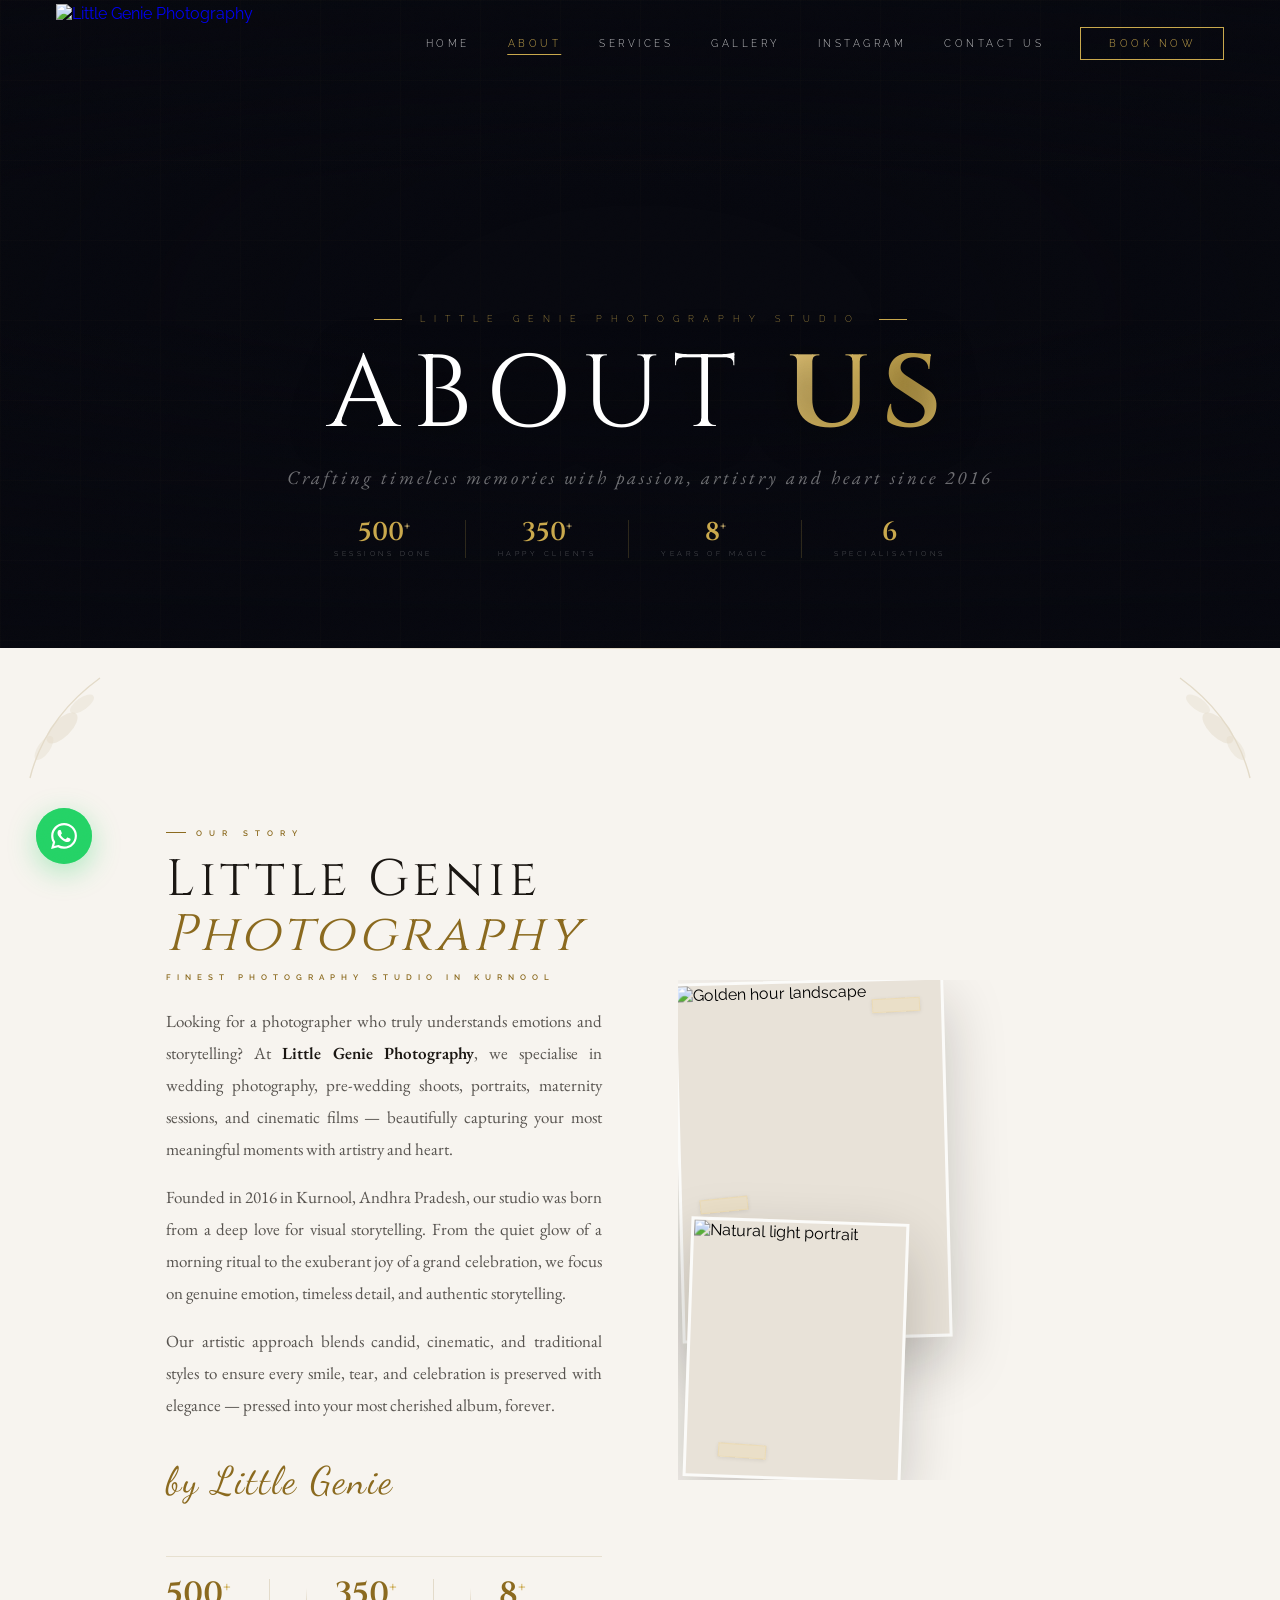
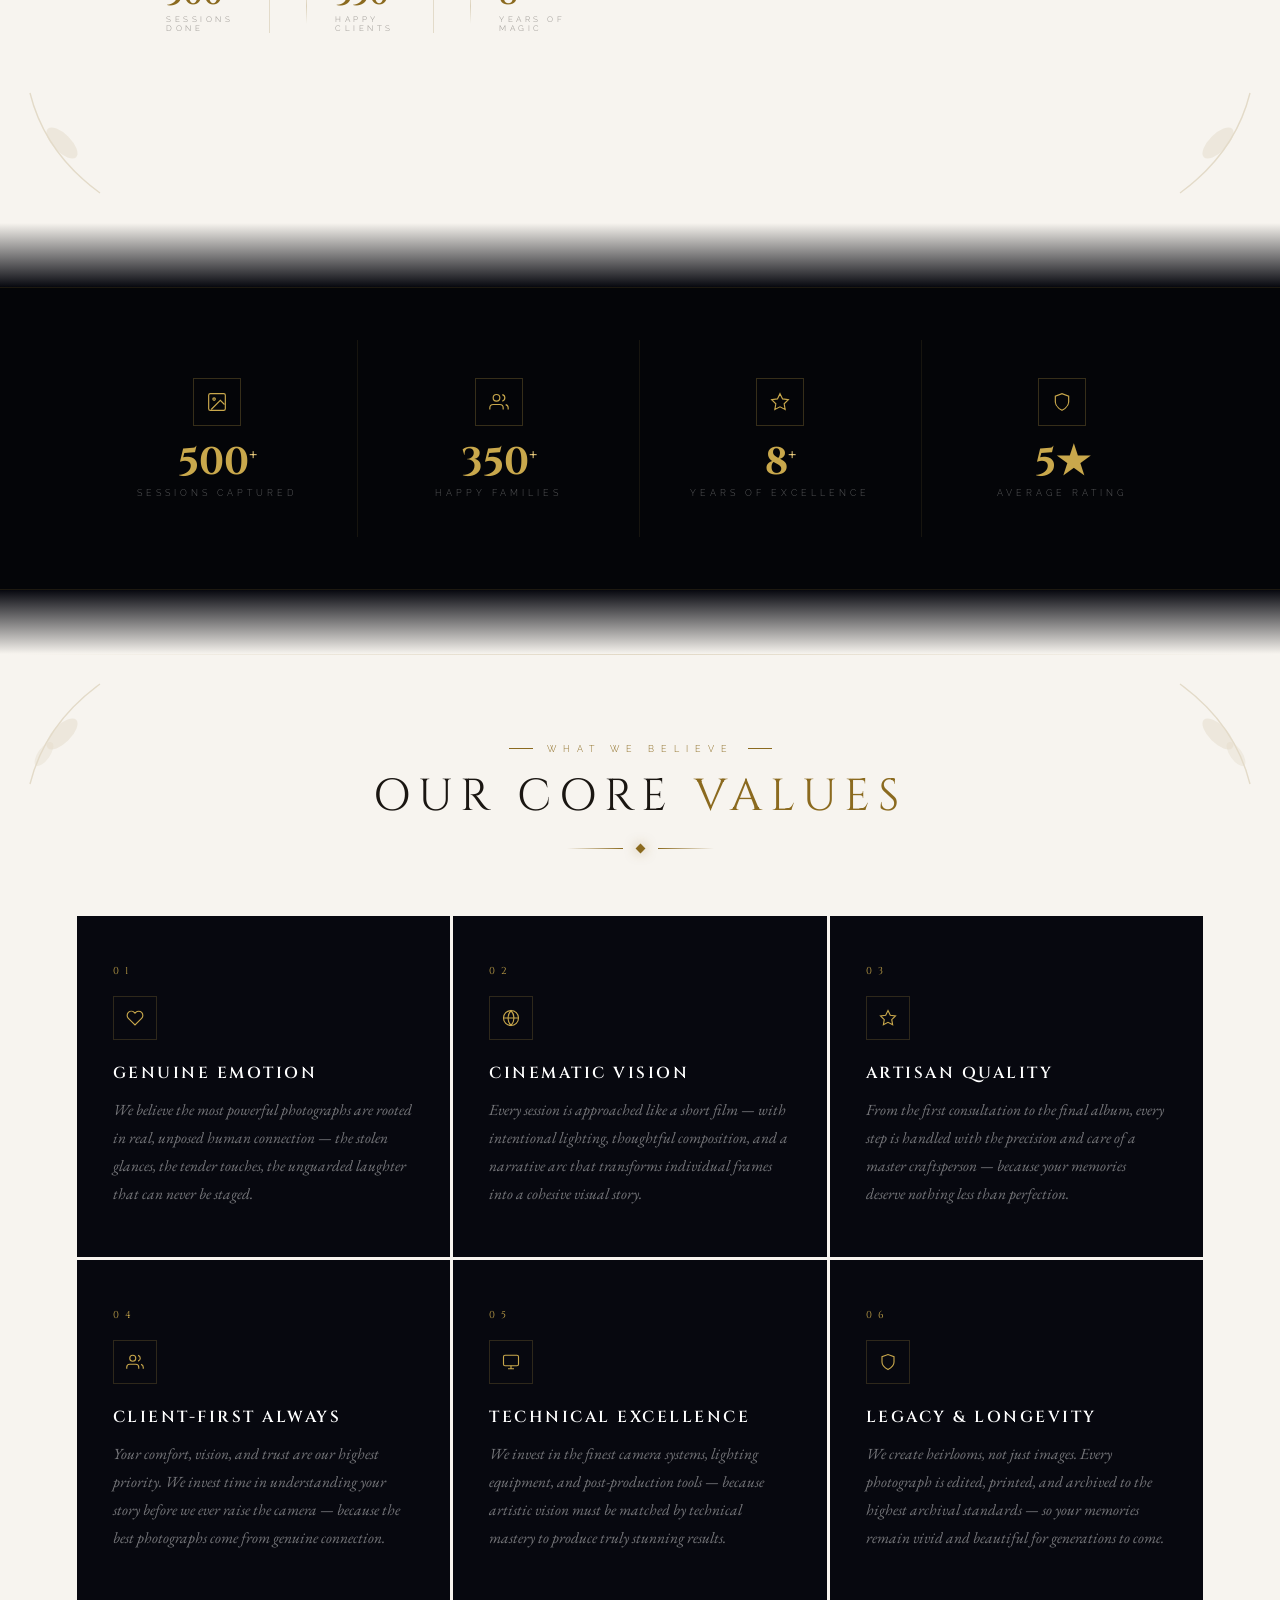
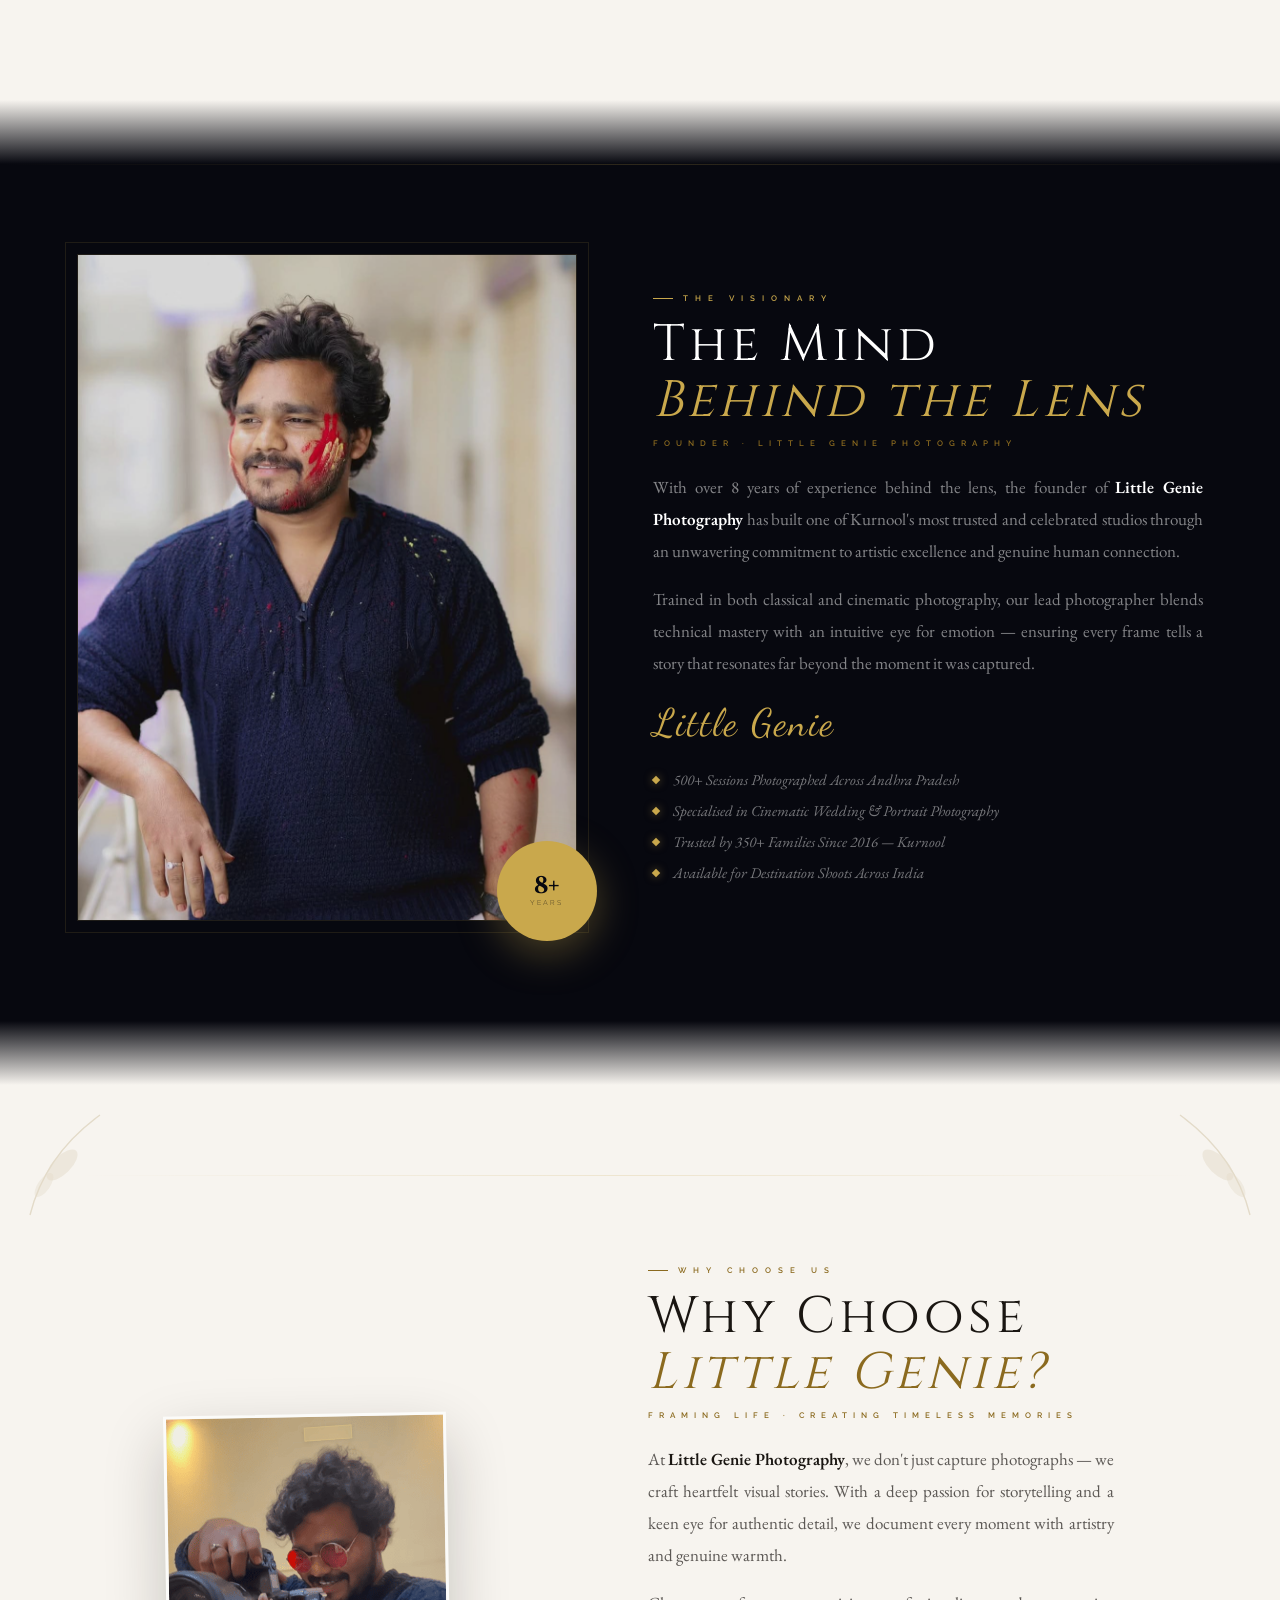
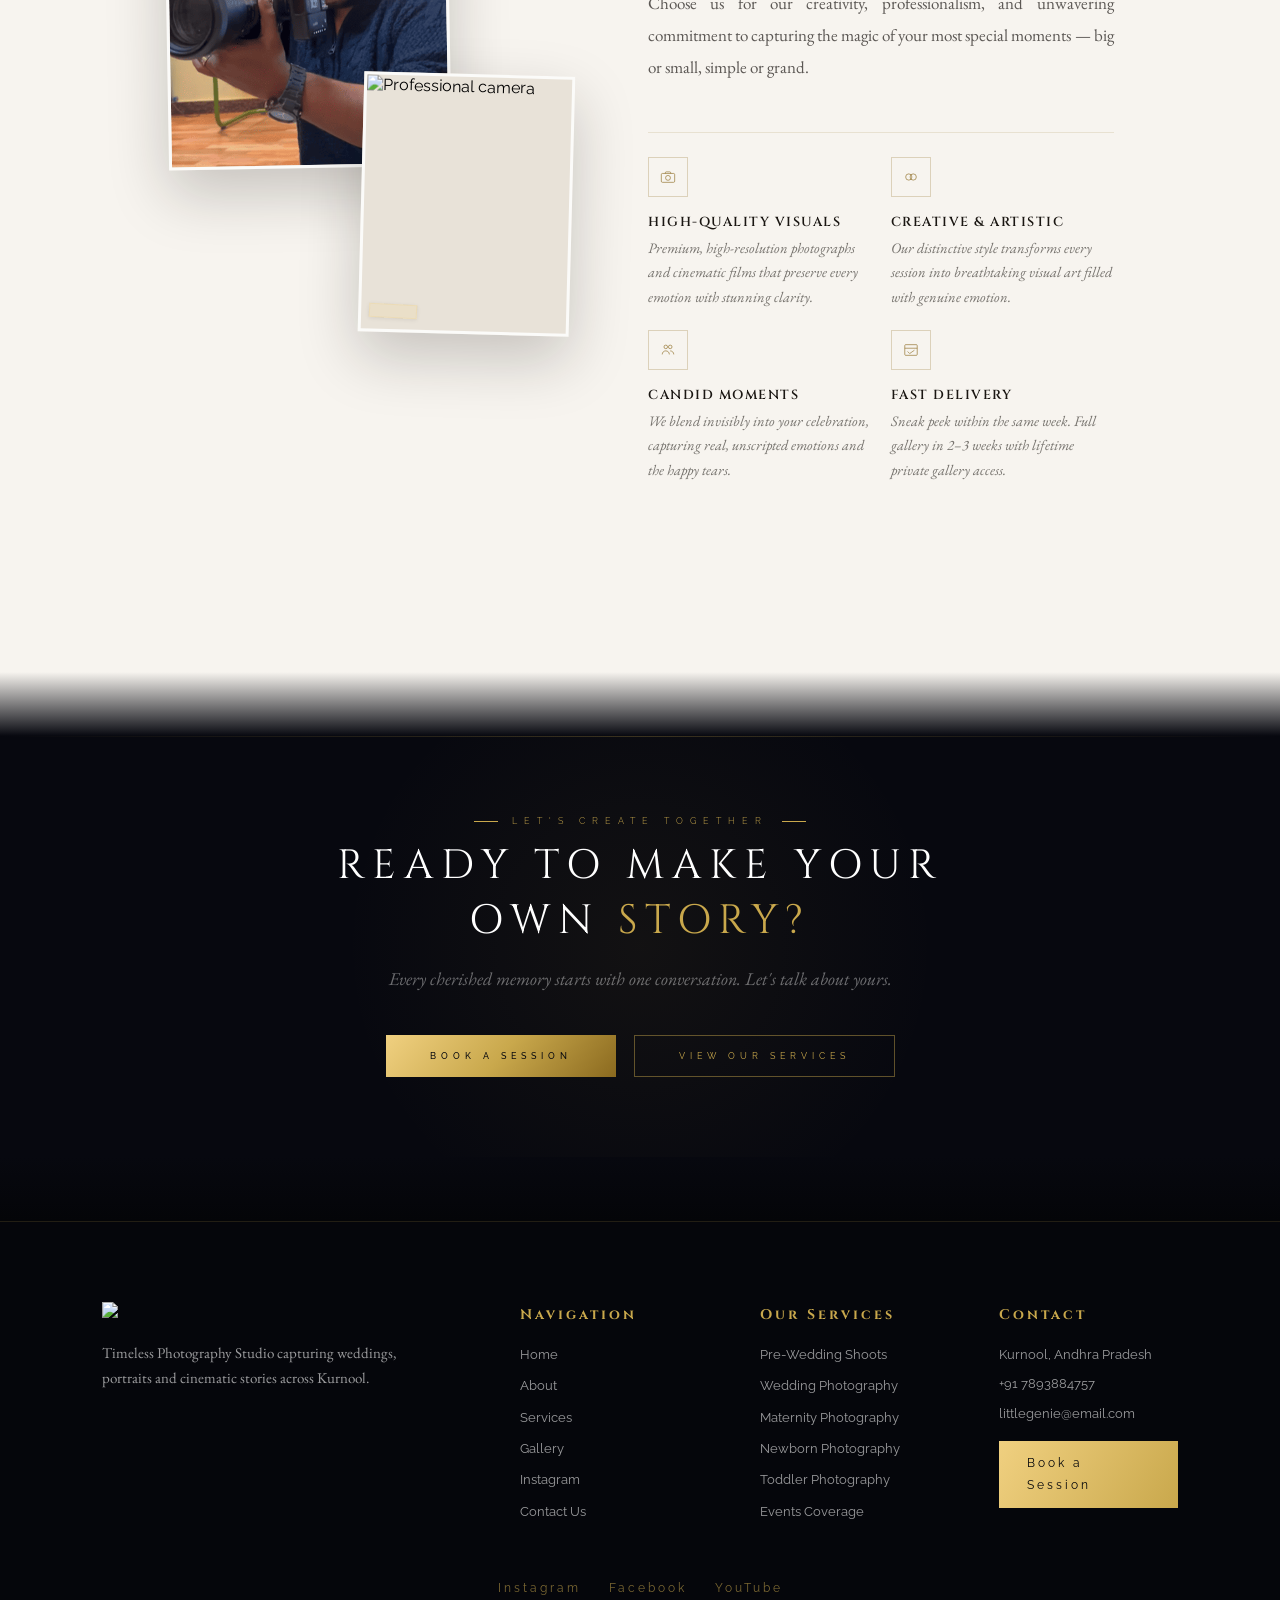
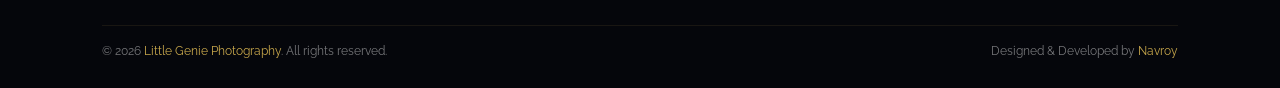
==== commit 0f9260b8: "Add files via upload" ====
--- a/about.html
+++ b/about.html
@@ -19,7 +19,7 @@
   --cream:#f7f4ef;--cream2:#ede8df;--ink:#1a1612;
 }
 html,body{width:100%;overflow-x:hidden;}
-body{background:var(--navy);font-family:'Raleway',sans-serif;}
+body{background:var(--navy);font-family:'Raleway',sans-serif;cursor:auto;}
 
 /* GRAIN */
 body::after{content:'';position:fixed;inset:0;z-index:9990;pointer-events:none;opacity:.028;background-image:url("data:image/svg+xml,%3Csvg xmlns='http://www.w3.org/2000/svg' width='200' height='200'%3E%3Cfilter id='n'%3E%3CfeTurbulence type='fractalNoise' baseFrequency='0.85' numOctaves='4' stitchTiles='stitch'/%3E%3C/filter%3E%3Crect width='200' height='200' filter='url(%23n)' opacity='1'/%3E%3C/svg%3E");background-size:180px 180px;mix-blend-mode:overlay;}
@@ -133,7 +133,9 @@
 .st-stat-div{width:1px;height:36px;background:linear-gradient(180deg,transparent,rgba(139,106,31,.25),transparent);}
 
 /* RIGHT PHOTOS */
-.st-right{position:relative;height:560px;}
+.st-right{position:relative;min-height:500px;
+  height:auto;
+  overflow:hidden;}
 .tape{position:absolute;z-index:4;}
 .tape-1{top:18px;left:50%;transform:translateX(-50%) rotate(-3deg);width:48px;height:14px;background:rgba(240,208,128,.18);border:1px solid rgba(240,208,128,.25);}
 .tape-2{bottom:22px;right:10%;transform:rotate(4deg);width:48px;height:14px;background:rgba(240,208,128,.18);border:1px solid rgba(240,208,128,.25);}
